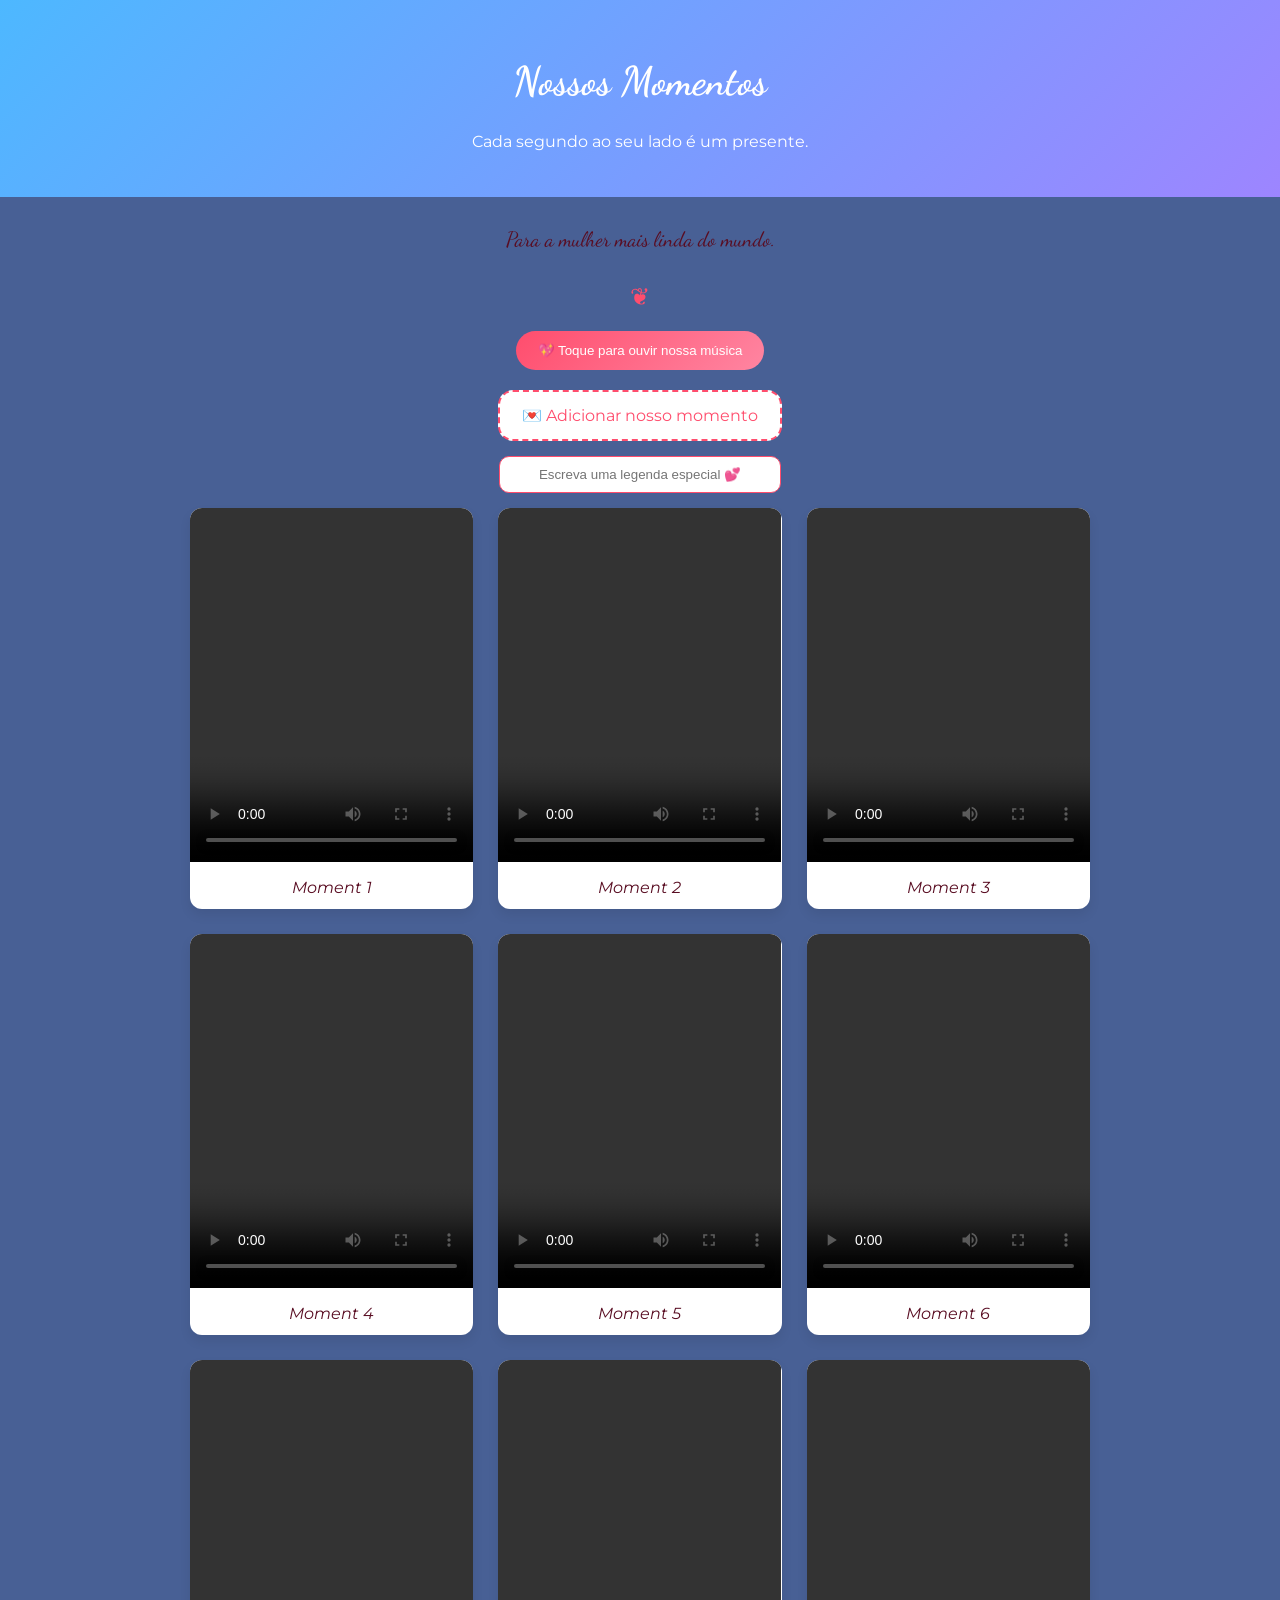
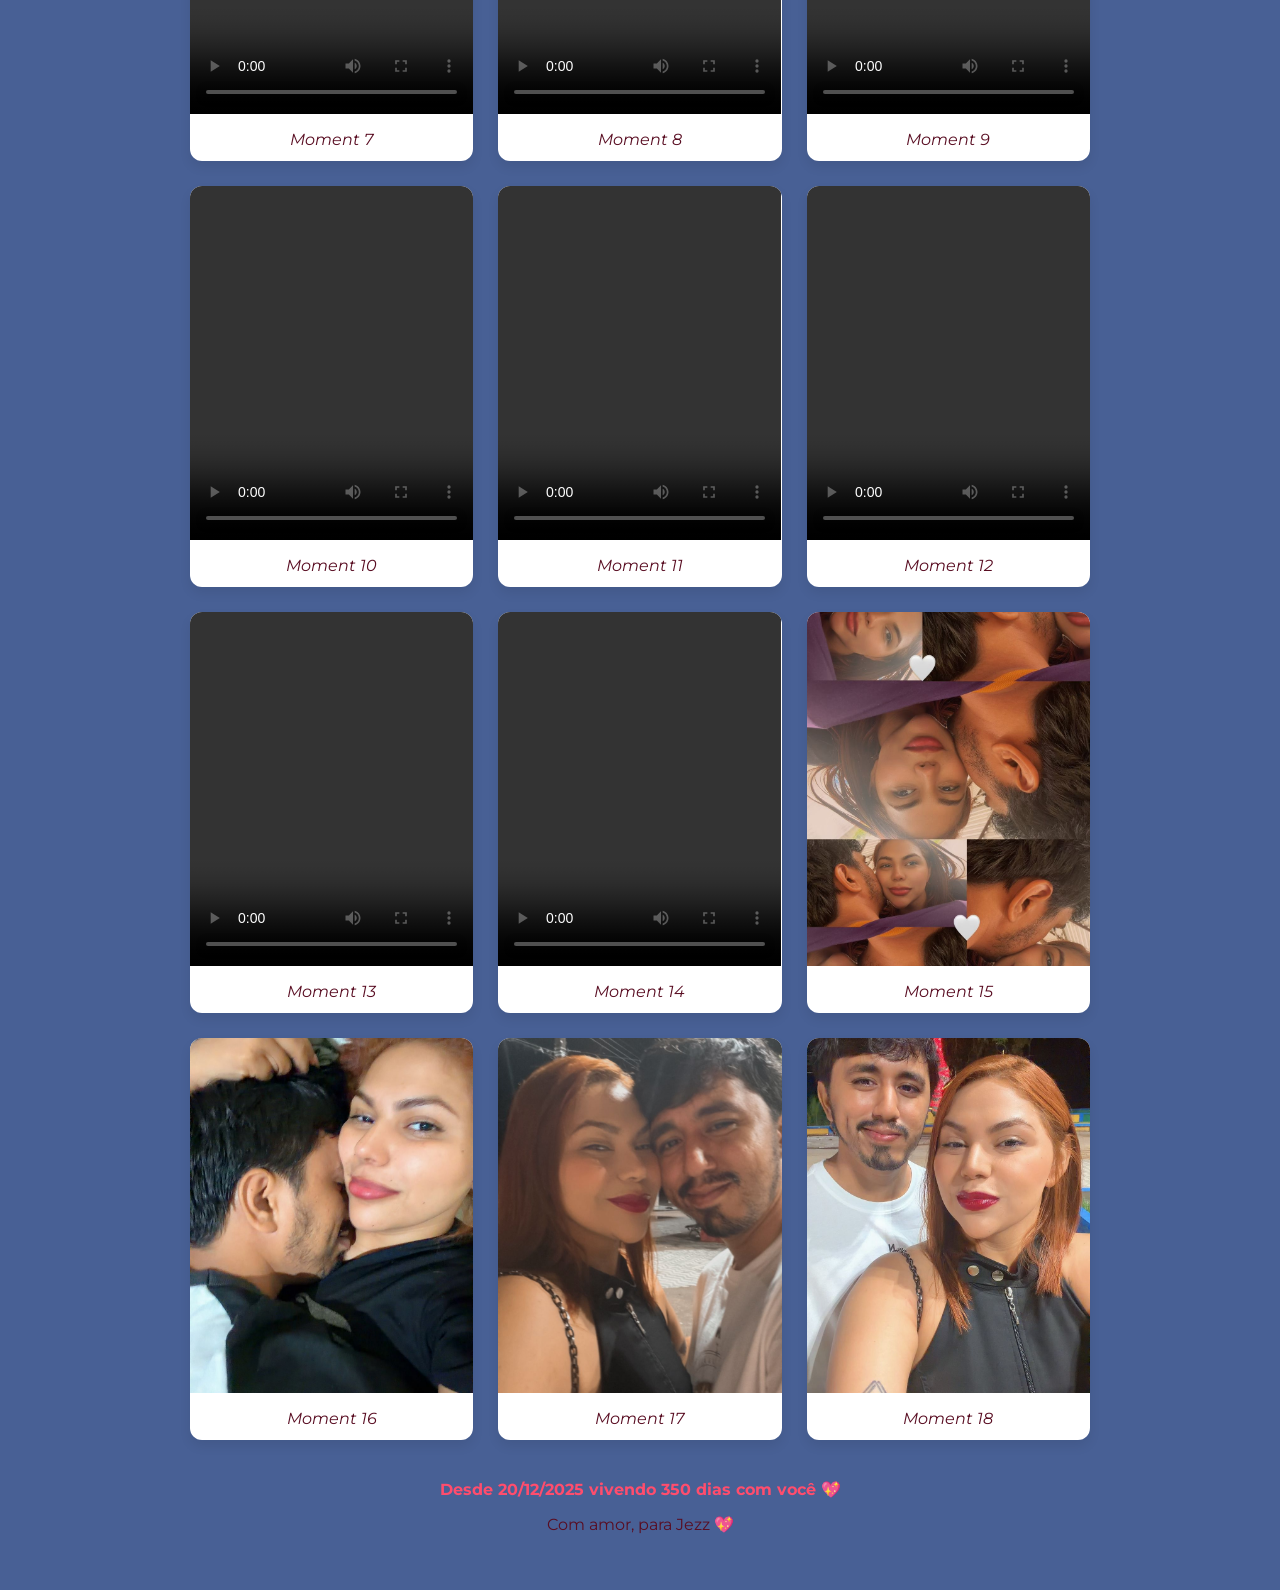
==== index.html @ 4c9f7605 "update" ====
<!DOCTYPE html>
<html lang="pt-br">
<head>
    <meta charset="UTF-8">
    <meta name="viewport" content="width=device-width, initial-scale=1.0">
    <title>Nossa História</title>

    <!-- Fontes -->
    <link href="https://fonts.googleapis.com/css2?family=Dancing+Script:wght@600&family=Montserrat:wght@300;400&display=swap" rel="stylesheet">

    <!-- Estilo -->
    <link rel="stylesheet" href="style.css">
</head>
<body>

<header>
    <h1>Nossos Momentos</h1>
    <p>Cada segundo ao seu lado é um presente.</p>
</header>

<p class="dedication">
    Para a mulher mais linda do mundo.
</p>

<div class="divider">❦</div>

<!-- Música -->
<div class="music-container">
    <button id="playMusic">💖 Toque para ouvir nossa música</button>
</div>

<!-- Upload -->
<div class="upload-container">
    <label class="upload-label">
        💌 Adicionar nosso momento
        <input type="file" id="mediaInput" accept="image/*,video/*" hidden>
    </label>
</div>

<!-- Legenda -->
<div class="caption-container">
    <input type="text" id="captionInput" placeholder="Escreva uma legenda especial 💕">
</div>

<main class="container">
    <div class="video-grid">

        <!-- MOMENTOS FIXOS -->
        <div class="moment-card fixed">
            <div class="video-wrapper">
                <video controls>
                    <source src="video_1.mp4" type="video/mp4">
                </video>
            </div>
            <div class="moment-info">Moment 1</div>
        </div>

        <div class="moment-card fixed">
            <div class="video-wrapper">
                <video controls>
                    <source src="video_2.mp4" type="video/mp4">
                </video>
            </div>
            <div class="moment-info">Moment 2</div>
        </div>

        <div class="moment-card fixed">
            <div class="video-wrapper">
                <video controls>
                    <source src="video_3.mp4" type="video/mp4">
                </video>
            </div>
            <div class="moment-info">Moment 3</div>
        </div>

        <div class="moment-card fixed">
            <div class="video-wrapper">
                <video controls>
                    <source src="video_4.mp4" type="video/mp4">
                </video>
            </div>
            <div class="moment-info">Moment 4</div>
        </div>


        <div class="moment-card fixed">
            <div class="video-wrapper">
                <video controls>
                    <source src="video_5.mp4" type="video/mp4">
                </video>
            </div>
            <div class="moment-info">Moment 5</div>
        </div>

        <div class="moment-card fixed">
            <div class="video-wrapper">
                <video controls>
                    <source src="video_6.mp4" type="video/mp4">
                </video>
            </div>
            <div class="moment-info">Moment 6</div>
        </div>

        <div class="moment-card fixed">
            <div class="video-wrapper">
                <video controls>
                    <source src="video_7.mp4" type="video/mp4">
                </video>
            </div>
            <div class="moment-info">Moment 7</div>
        </div>

        <div class="moment-card fixed">
            <div class="video-wrapper">
                <video controls>
                    <source src="video_8.mp4" type="video/mp4">
                </video>
            </div>
            <div class="moment-info">Moment 8</div>
        </div>

        <div class="moment-card fixed">
            <div class="video-wrapper">
                <video controls>
                    <source src="video_9.mp4" type="video/mp4">
                </video>
            </div>
            <div class="moment-info">Moment 9</div>
        </div>
    
        <div class="moment-card fixed">
            <div class="video-wrapper">
                <video controls>
                    <source src="video_10.mp4" type="video/mp4">
                </video>
            </div>
            <div class="moment-info">Moment 10</div>
        </div>

        <div class="moment-card fixed">
            <div class="video-wrapper">
                <video controls>
                    <source src="video_11.mp4" type="video/mp4">
                </video>
            </div>
            <div class="moment-info">Moment 11</div>
        </div>

        <div class="moment-card fixed">
            <div class="video-wrapper">
                <video controls>
                    <source src="video_12.mp4" type="video/mp4">
                </video>
            </div>
            <div class="moment-info">Moment 12</div>
        </div>

        <div class="moment-card fixed">
            <div class="video-wrapper">
                <video controls>
                    <source src="video_13.mp4" type="video/mp4">
                </video>
            </div>
            <div class="moment-info">Moment 13</div>
        </div>

        <div class="moment-card fixed">
            <div class="video-wrapper">
                <video controls>
                    <source src="video_14.mp4" type="video/mp4">
                </video>
            </div>
            <div class="moment-info">Moment 14</div>
        </div>

        <div class="moment-card fixed">
            <div class="video-wrapper">
                <img src="image-1.jpeg" alt="">
            </div>
            <div class="moment-info">Moment 15</div>
        </div>

        <div class="moment-card fixed">
            <div class="video-wrapper">
                <img src="image-2.jpeg" alt="">
            </div>
            <div class="moment-info">Moment 16</div>
        </div>

        <div class="moment-card fixed">
            <div class="video-wrapper">
                <img src="image-3.jpeg" alt="">
            </div>
            <div class="moment-info">Moment 17</div>
        </div>

        <div class="moment-card fixed">
            <div class="video-wrapper">
                <img src="image-4.jpeg" alt="">
            </div>
            <div class="moment-info">Moment 18</div>
        </div>


    </div>
</main>

<footer>
    <div id="counter">Carregando momentos...</div>
    <p class="footer-text">Com amor, para Jezz 💖</p>
</footer>

<audio id="bgMusic" loop>
    <source src="music.mp3" type="audio/mp3">
</audio>

<script src="script.js"></script>
</body>
</html>
---- style.css ----
:root {
    --primary-color: #ff4d6d;
    --bg-color: #3d578ff0;
    --text-color: #590d22;
}

body {
    margin: 0;
    font-family: 'Montserrat', sans-serif;
    background-color: var(--bg-color);
    color: var(--text-color);
}

/* Header */
header {
    padding: 30px 20px;
    background: linear-gradient(135deg, #4db8ff, #9d85ff);
    color: white;
    text-align: center;
}

h1 {
    font-family: 'Dancing Script', cursive;
    font-size: 2.5rem;
}

/* Dedicação */
.dedication {
    text-align: center;
    font-family: 'Dancing Script', cursive;
    font-size: 1.3rem;
    margin: 30px 20px;
}

.divider {
    text-align: center;
    font-size: 1.5rem;
    color: var(--primary-color);
}

/* Música */
.music-container {
    display: flex;
    justify-content: center;
    margin: 20px 0;
}

#playMusic {
    background: linear-gradient(135deg, #ff4d6d, #ff85a1);
    border: none;
    color: white;
    padding: 12px 22px;
    border-radius: 25px;
    cursor: pointer;
}

#playMusic.hidden {
    display: none;
}

/* Upload */
.upload-container,
.caption-container {
    display: flex;
    justify-content: center;
    margin-bottom: 15px;
}

.upload-label {
    background: white;
    border: 2px dashed #ff4d6d;
    padding: 14px 22px;
    border-radius: 15px;
    cursor: pointer;
    color: #ff4d6d;
}

.caption-container input {
    width: 260px;
    padding: 10px;
    border-radius: 10px;
    border: 1px solid #ff4d6d;
    text-align: center;
}

/* Conteúdo */
.container {
    max-width: 900px;
    margin: auto;
    padding: 0 20px;
}

.video-grid {
    display: grid;
    grid-template-columns: repeat(auto-fit, minmax(280px, 1fr));
    gap: 25px;
    justify-items: center;
}

/* Cards */
.moment-card {
    background: white;
    border-radius: 12px;
    overflow: hidden;
    width: 100%;
    max-width: 320px;
    box-shadow: 0 6px 12px rgba(0,0,0,0.08);
    position: relative;
}

.video-wrapper video,
.video-wrapper img {
    width: 100%;
    aspect-ratio: 4 / 5;
    object-fit: cover;
}

/* Texto */
.moment-info {
    padding: 12px;
    text-align: center;
    font-style: italic;
}

/* Apagar */
.delete-btn {
    position: absolute;
    top: 8px;
    right: 8px;
    background: rgba(0,0,0,0.6);
    color: white;
    border: none;
    border-radius: 50%;
    width: 26px;
    height: 26px;
    cursor: pointer;
}

/* Footer */
footer {
    text-align: center;
    padding: 40px 20px;
}

#counter {
    font-weight: bold;
    color: var(--primary-color);
}
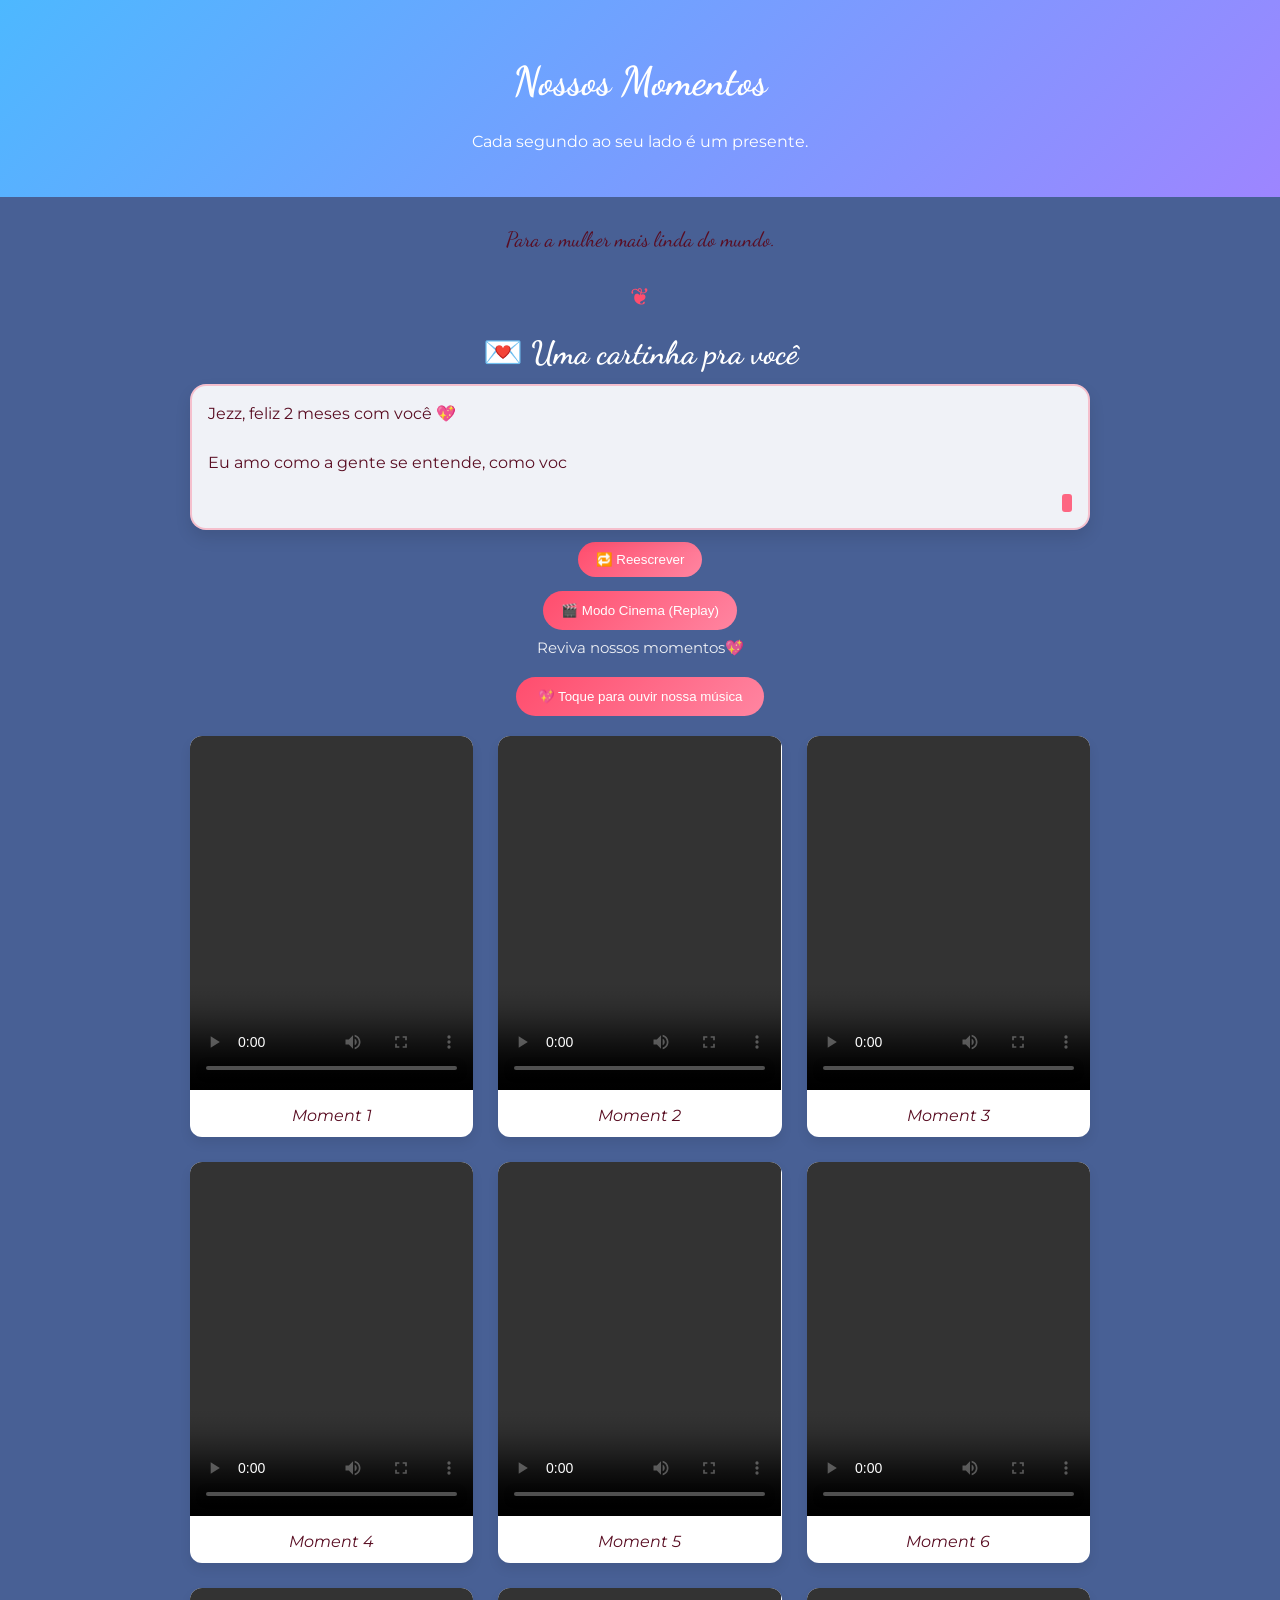
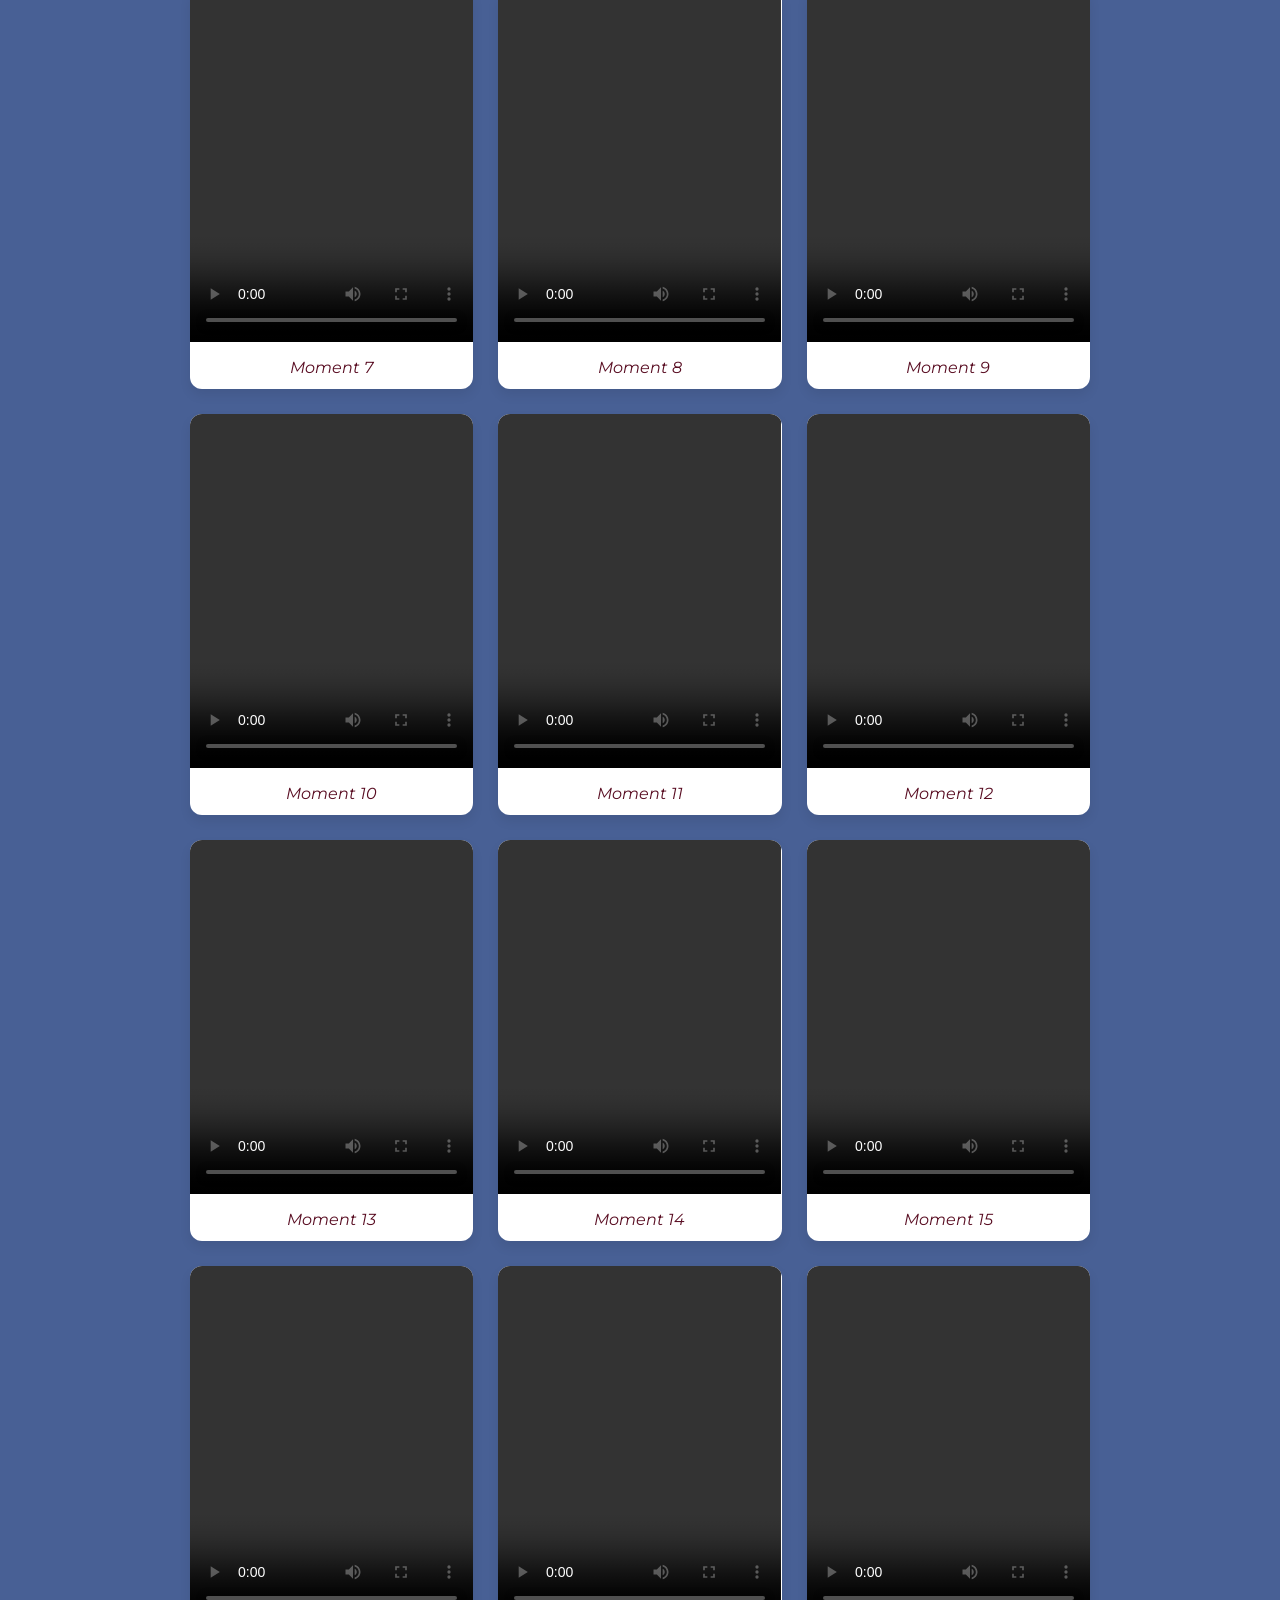
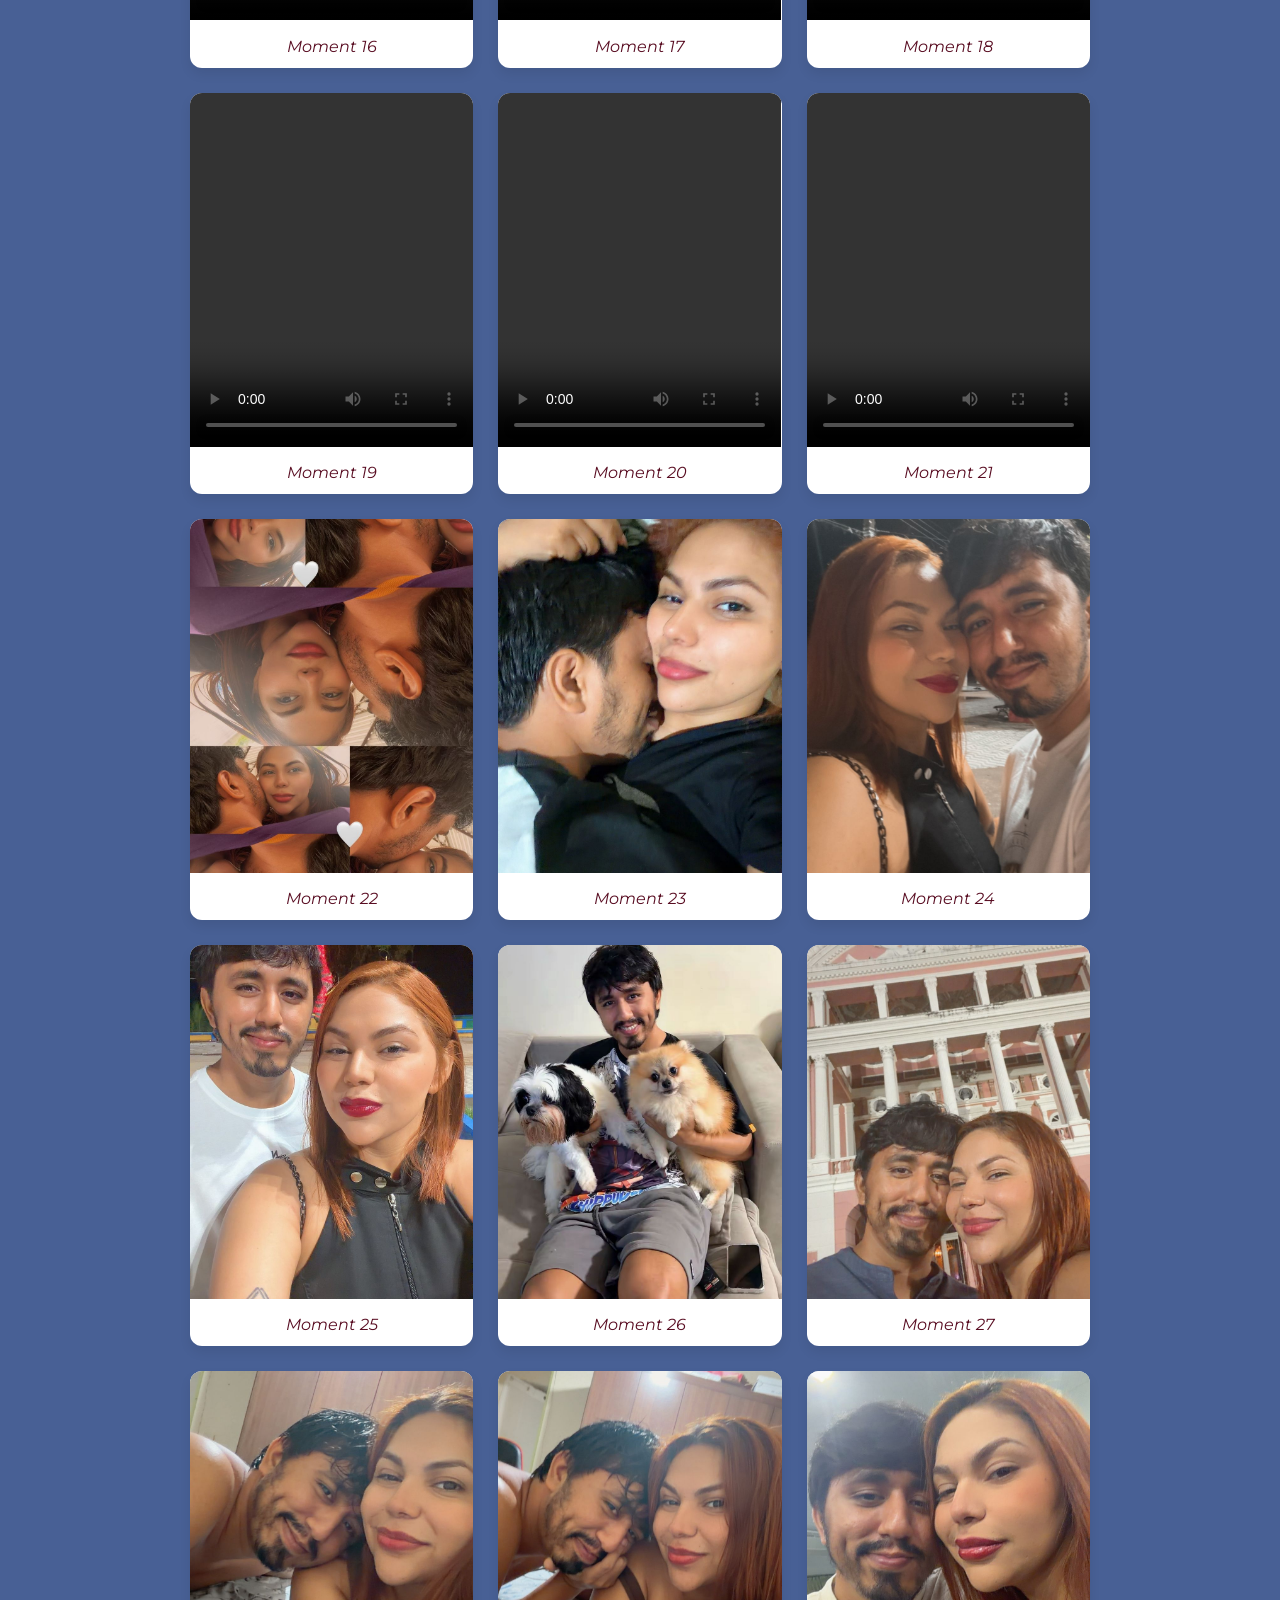
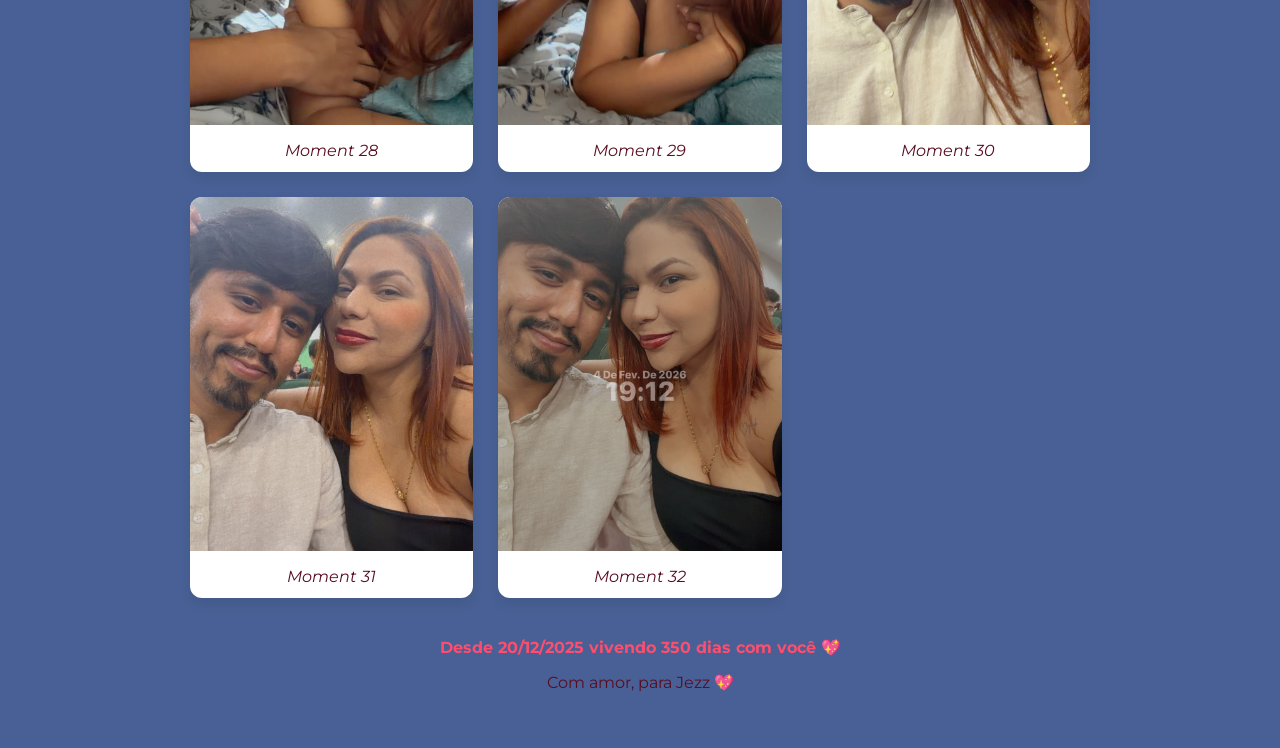
==== commit c6112757: "update" ====
--- a/index.html
+++ b/index.html
@@ -1,20 +1,23 @@
+<!-- ===============================
+     index.html (COMPLETO)
+================================= -->
 <!DOCTYPE html>
 <html lang="pt-br">
 <head>
-    <meta charset="UTF-8">
-    <meta name="viewport" content="width=device-width, initial-scale=1.0">
+    <meta charset="UTF-8" />
+    <meta name="viewport" content="width=device-width, initial-scale=1.0" />
     <title>Nossa História</title>
 
     <!-- Fontes -->
     <link href="https://fonts.googleapis.com/css2?family=Dancing+Script:wght@600&family=Montserrat:wght@300;400&display=swap" rel="stylesheet">
 
     <!-- Estilo -->
-    <link rel="stylesheet" href="style.css">
+    <link rel="stylesheet" href="style.css" />
 </head>
 <body>
 
 <header>
-    <h1>Nossos Momentos</h1>
+    <h1 id="tituloSite">Nossos Momentos</h1>
     <p>Cada segundo ao seu lado é um presente.</p>
 </header>
 
@@ -23,25 +26,36 @@
 </p>
 
 <div class="divider">❦</div>
+
+<!-- ===============================
+     Carta que se escreve sozinha
+================================= -->
+<section class="carta-auto">
+    <h2>💌 Uma cartinha pra você</h2>
+
+    <div class="carta-box">
+        <p id="cartaTexto" class="carta-texto"></p>
+        <span class="cursor" aria-hidden="true"></span>
+    </div>
+
+    <div class="carta-actions">
+        <button id="replayCarta" class="replay-btn">🔁 Reescrever</button>
+    </div>
+</section>
+
+<!-- ===============================
+     NOVO: Modo Cinema
+================================= -->
+<section class="cinema-section">
+    <button id="btnCinema" class="cinema-btn">🎬 Modo Cinema (Replay)</button>
+    <p class="cinema-hint">Reviva nossos momentos💖</p>
+</section>
 
 <!-- Música -->
 <div class="music-container">
     <button id="playMusic">💖 Toque para ouvir nossa música</button>
 </div>
 
-<!-- Upload -->
-<div class="upload-container">
-    <label class="upload-label">
-        💌 Adicionar nosso momento
-        <input type="file" id="mediaInput" accept="image/*,video/*" hidden>
-    </label>
-</div>
-
-<!-- Legenda -->
-<div class="caption-container">
-    <input type="text" id="captionInput" placeholder="Escreva uma legenda especial 💕">
-</div>
-
 <main class="container">
     <div class="video-grid">
 
@@ -82,7 +96,6 @@
             <div class="moment-info">Moment 4</div>
         </div>
 
-
         <div class="moment-card fixed">
             <div class="video-wrapper">
                 <video controls>
@@ -127,7 +140,7 @@
             </div>
             <div class="moment-info">Moment 9</div>
         </div>
-    
+
         <div class="moment-card fixed">
             <div class="video-wrapper">
                 <video controls>
@@ -175,32 +188,143 @@
 
         <div class="moment-card fixed">
             <div class="video-wrapper">
+                <video controls>
+                    <source src="video_15.mp4" type="video/mp4">
+                </video>
+            </div>
+            <div class="moment-info">Moment 15</div>
+        </div>
+
+        <div class="moment-card fixed">
+            <div class="video-wrapper">
+                <video controls>
+                    <source src="video_16.mp4" type="video/mp4">
+                </video>
+            </div>
+            <div class="moment-info">Moment 16</div>
+        </div>
+
+        <div class="moment-card fixed">
+            <div class="video-wrapper">
+                <video controls>
+                    <source src="video_17.mp4" type="video/mp4">
+                </video>
+            </div>
+            <div class="moment-info">Moment 17</div>
+        </div>
+
+        <div class="moment-card fixed">
+            <div class="video-wrapper">
+                <video controls>
+                    <source src="video_18.mp4" type="video/mp4">
+                </video>
+            </div>
+            <div class="moment-info">Moment 18</div>
+        </div>
+
+        <div class="moment-card fixed">
+            <div class="video-wrapper">
+                <video controls>
+                    <source src="video_19.mp4" type="video/mp4">
+                </video>
+            </div>
+            <div class="moment-info">Moment 19</div>
+        </div>
+
+        <div class="moment-card fixed">
+            <div class="video-wrapper">
+                <video controls>
+                    <source src="video_20.mp4" type="video/mp4">
+                </video>
+            </div>
+            <div class="moment-info">Moment 20</div>
+        </div>
+
+        <div class="moment-card fixed">
+            <div class="video-wrapper">
+                <video controls>
+                    <source src="video_21.mp4" type="video/mp4">
+                </video>
+            </div>
+            <div class="moment-info">Moment 21</div>
+        </div>
+
+        <div class="moment-card fixed">
+            <div class="video-wrapper">
                 <img src="image-1.jpeg" alt="">
             </div>
-            <div class="moment-info">Moment 15</div>
+            <div class="moment-info">Moment 22</div>
         </div>
 
         <div class="moment-card fixed">
             <div class="video-wrapper">
                 <img src="image-2.jpeg" alt="">
             </div>
-            <div class="moment-info">Moment 16</div>
+            <div class="moment-info">Moment 23</div>
         </div>
 
         <div class="moment-card fixed">
             <div class="video-wrapper">
                 <img src="image-3.jpeg" alt="">
             </div>
-            <div class="moment-info">Moment 17</div>
+            <div class="moment-info">Moment 24</div>
         </div>
 
         <div class="moment-card fixed">
             <div class="video-wrapper">
                 <img src="image-4.jpeg" alt="">
             </div>
-            <div class="moment-info">Moment 18</div>
-        </div>
-
+            <div class="moment-info">Moment 25</div>
+        </div>
+
+        <div class="moment-card fixed">
+            <div class="video-wrapper">
+                <img src="image-5.jpeg" alt="">
+            </div>
+            <div class="moment-info">Moment 26</div>
+        </div>
+
+        <div class="moment-card fixed">
+            <div class="video-wrapper">
+                <img src="image-6.jpeg" alt="">
+            </div>
+            <div class="moment-info">Moment 27</div>
+        </div>
+
+        <div class="moment-card fixed">
+            <div class="video-wrapper">
+                <img src="image-7.jpeg" alt="">
+            </div>
+            <div class="moment-info">Moment 28</div>
+        </div>
+
+        <div class="moment-card fixed">
+            <div class="video-wrapper">
+                <img src="image-8.jpeg" alt="">
+            </div>
+            <div class="moment-info">Moment 29</div>
+        </div>
+
+        <div class="moment-card fixed">
+            <div class="video-wrapper">
+                <img src="image-9.jpeg" alt="">
+            </div>
+            <div class="moment-info">Moment 30</div>
+        </div>
+
+        <div class="moment-card fixed">
+            <div class="video-wrapper">
+                <img src="image-10.jpeg" alt="">
+            </div>
+            <div class="moment-info">Moment 31</div>
+        </div>
+
+        <div class="moment-card fixed">
+            <div class="video-wrapper">
+                <img src="image-11.jpeg" alt="">
+            </div>
+            <div class="moment-info">Moment 32</div>
+        </div>
 
     </div>
 </main>
@@ -214,7 +338,28 @@
     <source src="music.mp3" type="audio/mp3">
 </audio>
 
+<!-- ===============================
+     Overlay do Modo Cinema
+================================= -->
+<div class="cinema-overlay" id="cinemaOverlay" aria-hidden="true">
+    <button class="cinema-close" id="cinemaClose" aria-label="Fechar">✕</button>
+
+    <div class="cinema-stage">
+        <div class="cinema-media" id="cinemaMedia"></div>
+        <div class="cinema-caption" id="cinemaCaption">💖</div>
+
+        <div class="cinema-controls">
+            <button class="cinema-ctrl" id="cinemaPrev">⟵</button>
+            <button class="cinema-ctrl" id="cinemaPlayPause">⏸</button>
+            <button class="cinema-ctrl" id="cinemaNext">⟶</button>
+        </div>
+
+        <div class="cinema-progress">
+            <div class="cinema-bar" id="cinemaBar"></div>
+        </div>
+    </div>
+</div>
+
 <script src="script.js"></script>
 </body>
-</html>
-
+</html>
--- a/style.css
+++ b/style.css
@@ -1,3 +1,7 @@
+/* ===============================
+   style.css (COMPLETO)
+================================ */
+
 :root {
     --primary-color: #ff4d6d;
     --bg-color: #3d578ff0;
@@ -38,6 +42,101 @@
     color: var(--primary-color);
 }
 
+/* ===============================
+   Carta que se escreve sozinha
+================================ */
+.carta-auto{
+    max-width: 900px;
+    margin: 22px auto 10px;
+    padding: 0 20px;
+    text-align: center;
+}
+
+.carta-auto h2{
+    font-family: 'Dancing Script', cursive;
+    font-size: 2rem;
+    color: white;
+    margin: 10px 0 12px;
+}
+
+.carta-box{
+    background: rgba(255,255,255,0.92);
+    border-radius: 16px;
+    padding: 16px 16px;
+    box-shadow: 0 8px 16px rgba(0,0,0,0.10);
+    border: 2px solid rgba(255,77,109,0.30);
+    text-align: left;
+    position: relative;
+}
+
+.carta-texto{
+    margin: 0;
+    white-space: pre-wrap;
+    line-height: 1.55;
+    font-size: 1rem;
+    color: #590d22;
+    min-height: 110px;
+}
+
+.cursor{
+    display: inline-block;
+    width: 10px;
+    height: 18px;
+    background: rgba(255,77,109,0.85);
+    margin-left: 6px;
+    border-radius: 3px;
+    animation: blink 0.85s infinite;
+    position: absolute;
+    bottom: 16px;
+    right: 16px;
+}
+
+@keyframes blink{
+    0%, 50% { opacity: 1; }
+    51%, 100% { opacity: 0; }
+}
+
+.carta-actions{
+    margin-top: 12px;
+    display: flex;
+    justify-content: center;
+    gap: 10px;
+}
+
+.replay-btn{
+    background: linear-gradient(135deg, #ff4d6d, #ff85a1);
+    border: none;
+    color: white;
+    padding: 10px 18px;
+    border-radius: 18px;
+    cursor: pointer;
+}
+
+/* ===============================
+   Modo Cinema (botão)
+================================ */
+.cinema-section{
+    max-width: 900px;
+    margin: 14px auto 6px;
+    padding: 0 20px;
+    text-align: center;
+}
+
+.cinema-btn{
+    background: linear-gradient(135deg, #ff4d6d, #ff85a1);
+    border: none;
+    color: white;
+    padding: 12px 18px;
+    border-radius: 22px;
+    cursor: pointer;
+}
+
+.cinema-hint{
+    margin: 8px 0 0;
+    color: rgba(255,255,255,0.9);
+    font-size: 0.95rem;
+}
+
 /* Música */
 .music-container {
     display: flex;
@@ -58,31 +157,6 @@
     display: none;
 }
 
-/* Upload */
-.upload-container,
-.caption-container {
-    display: flex;
-    justify-content: center;
-    margin-bottom: 15px;
-}
-
-.upload-label {
-    background: white;
-    border: 2px dashed #ff4d6d;
-    padding: 14px 22px;
-    border-radius: 15px;
-    cursor: pointer;
-    color: #ff4d6d;
-}
-
-.caption-container input {
-    width: 260px;
-    padding: 10px;
-    border-radius: 10px;
-    border: 1px solid #ff4d6d;
-    text-align: center;
-}
-
 /* Conteúdo */
 .container {
     max-width: 900px;
@@ -122,20 +196,6 @@
     font-style: italic;
 }
 
-/* Apagar */
-.delete-btn {
-    position: absolute;
-    top: 8px;
-    right: 8px;
-    background: rgba(0,0,0,0.6);
-    color: white;
-    border: none;
-    border-radius: 50%;
-    width: 26px;
-    height: 26px;
-    cursor: pointer;
-}
-
 /* Footer */
 footer {
     text-align: center;
@@ -146,3 +206,104 @@
     font-weight: bold;
     color: var(--primary-color);
 }
+
+/* ===============================
+   Overlay do Modo Cinema
+================================ */
+.cinema-overlay{
+    position: fixed;
+    inset: 0;
+    background: rgba(0,0,0,0.78);
+    display: none;
+    align-items: center;
+    justify-content: center;
+    padding: 18px;
+    z-index: 9999;
+}
+
+.cinema-overlay.show{
+    display: flex;
+}
+
+.cinema-close{
+    position: absolute;
+    top: 16px;
+    right: 16px;
+    border: none;
+    background: rgba(255,255,255,0.12);
+    color: white;
+    width: 42px;
+    height: 42px;
+    border-radius: 50%;
+    cursor: pointer;
+    font-size: 18px;
+}
+
+.cinema-stage{
+    width: 100%;
+    max-width: 520px;
+    text-align: center;
+}
+
+.cinema-media{
+    width: 100%;
+    border-radius: 18px;
+    overflow: hidden;
+    box-shadow: 0 14px 28px rgba(0,0,0,0.28);
+    background: rgba(255,255,255,0.08);
+    opacity: 0;
+    transform: scale(0.99);
+}
+
+.cinema-media.fade-in{
+    opacity: 1;
+    transform: scale(1);
+    transition: opacity 280ms ease, transform 280ms ease;
+}
+
+.cinema-img,
+.cinema-video{
+    width: 100%;
+    aspect-ratio: 4 / 5;
+    object-fit: cover;
+    display: block;
+}
+
+.cinema-caption{
+    margin-top: 12px;
+    color: white;
+    font-style: italic;
+    padding: 0 10px;
+}
+
+.cinema-controls{
+    display: flex;
+    justify-content: center;
+    gap: 10px;
+    margin-top: 14px;
+}
+
+.cinema-ctrl{
+    border: none;
+    background: rgba(255,255,255,0.12);
+    color: white;
+    padding: 10px 14px;
+    border-radius: 14px;
+    cursor: pointer;
+    font-size: 16px;
+}
+
+.cinema-progress{
+    margin-top: 12px;
+    width: 100%;
+    height: 8px;
+    background: rgba(255,255,255,0.12);
+    border-radius: 999px;
+    overflow: hidden;
+}
+
+.cinema-bar{
+    height: 100%;
+    width: 0%;
+    background: rgba(255,77,109,0.9);
+}
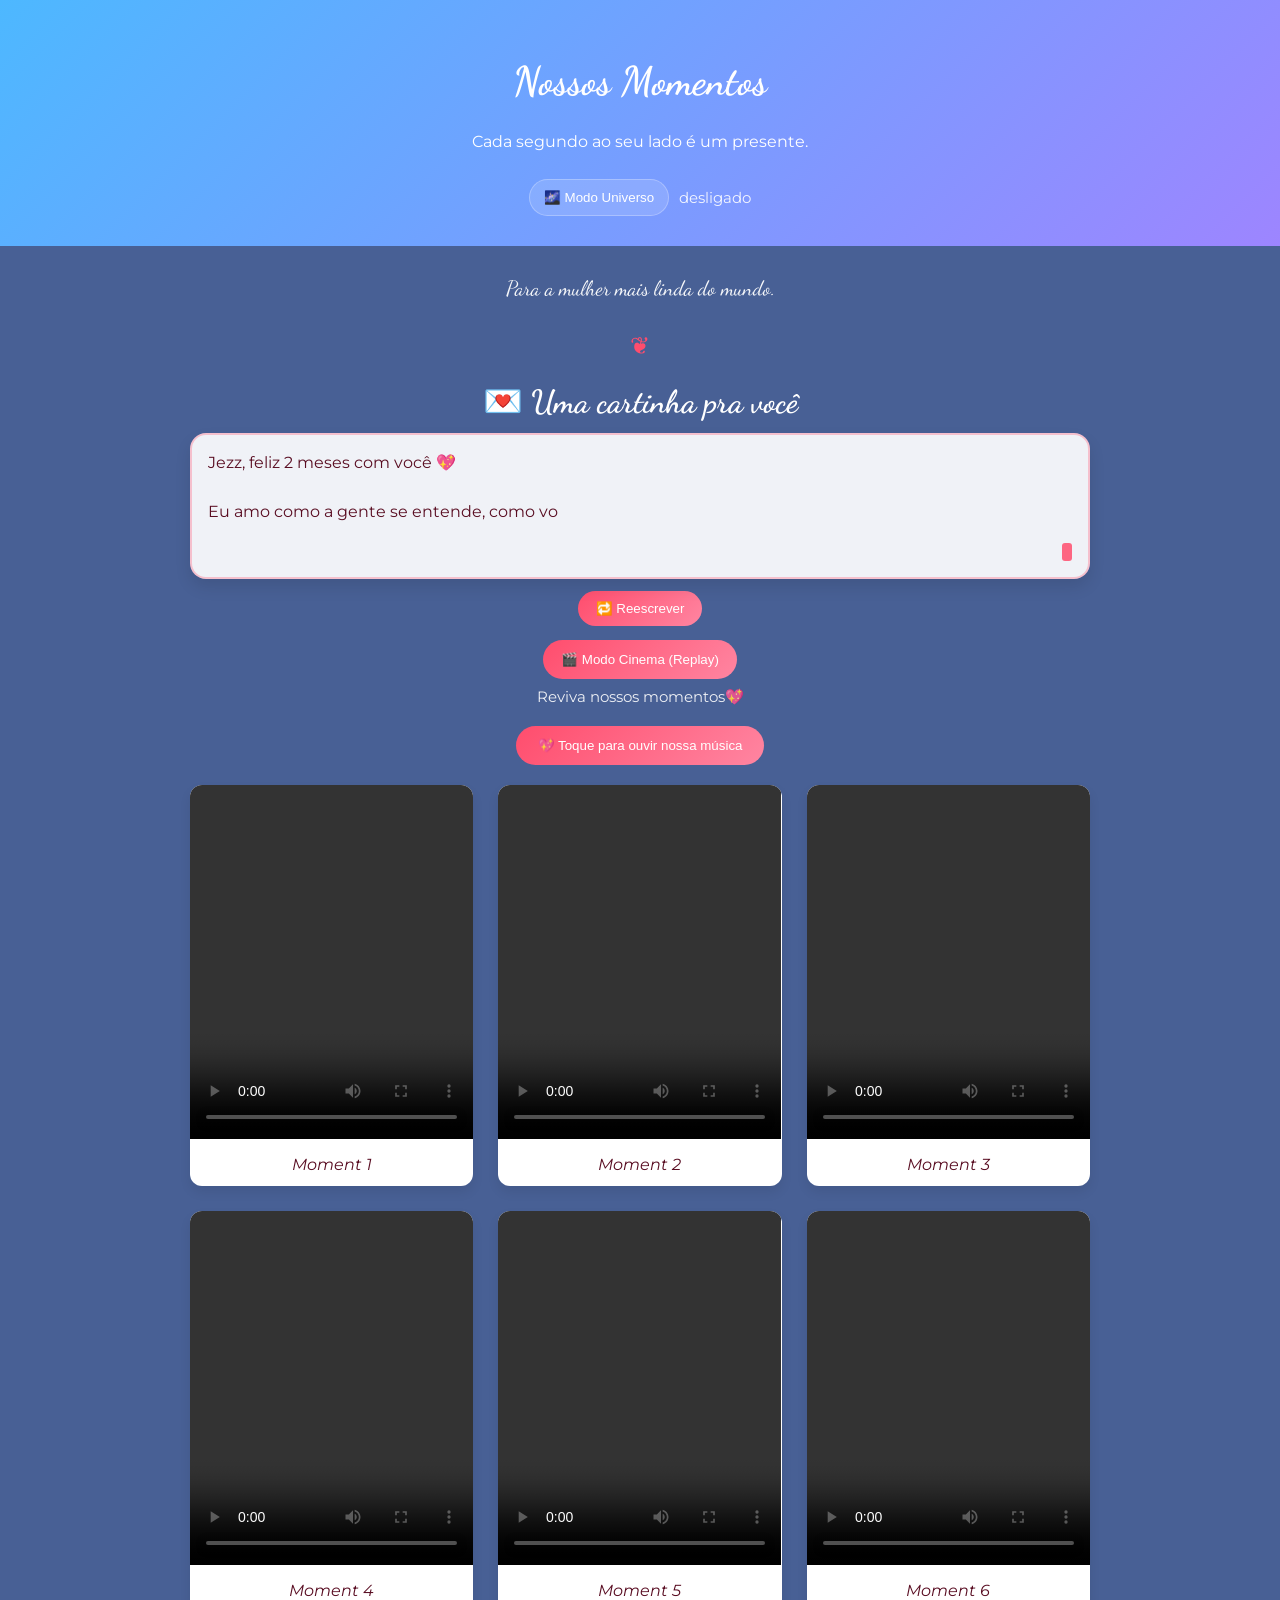
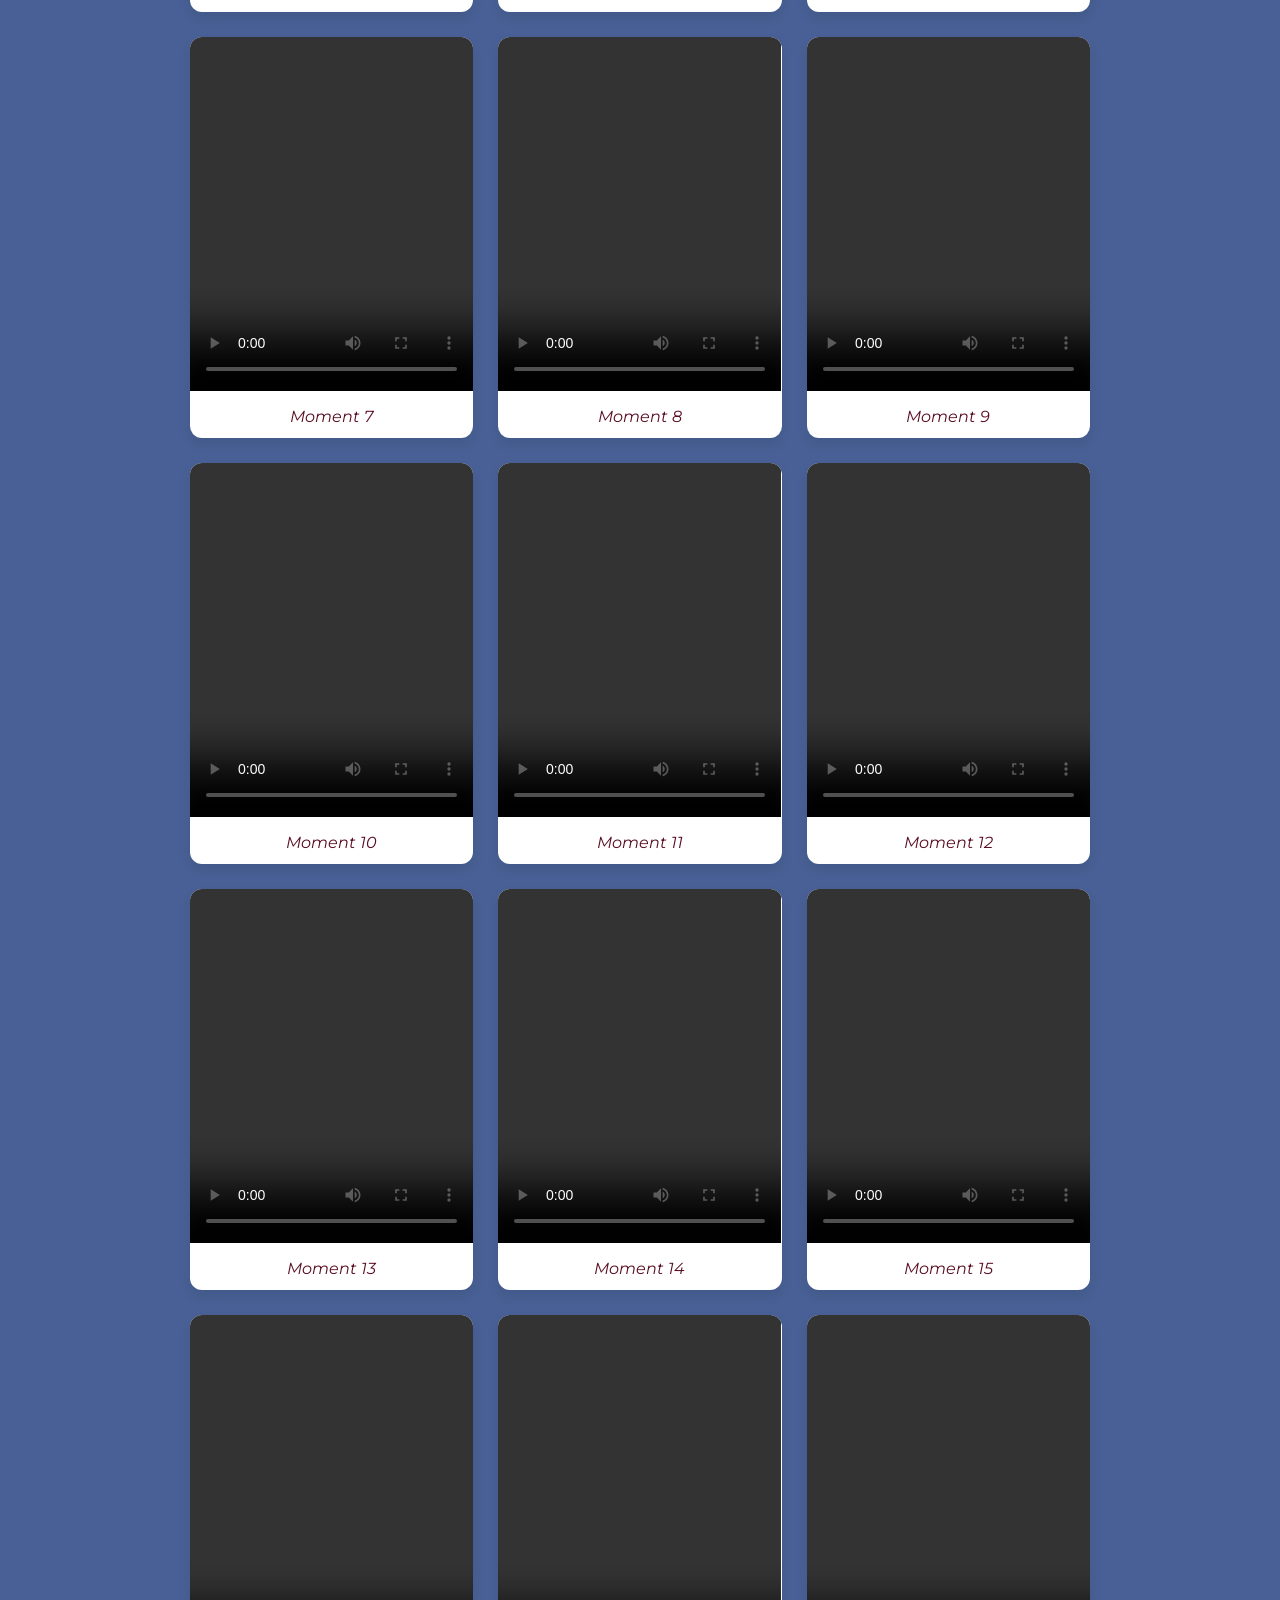
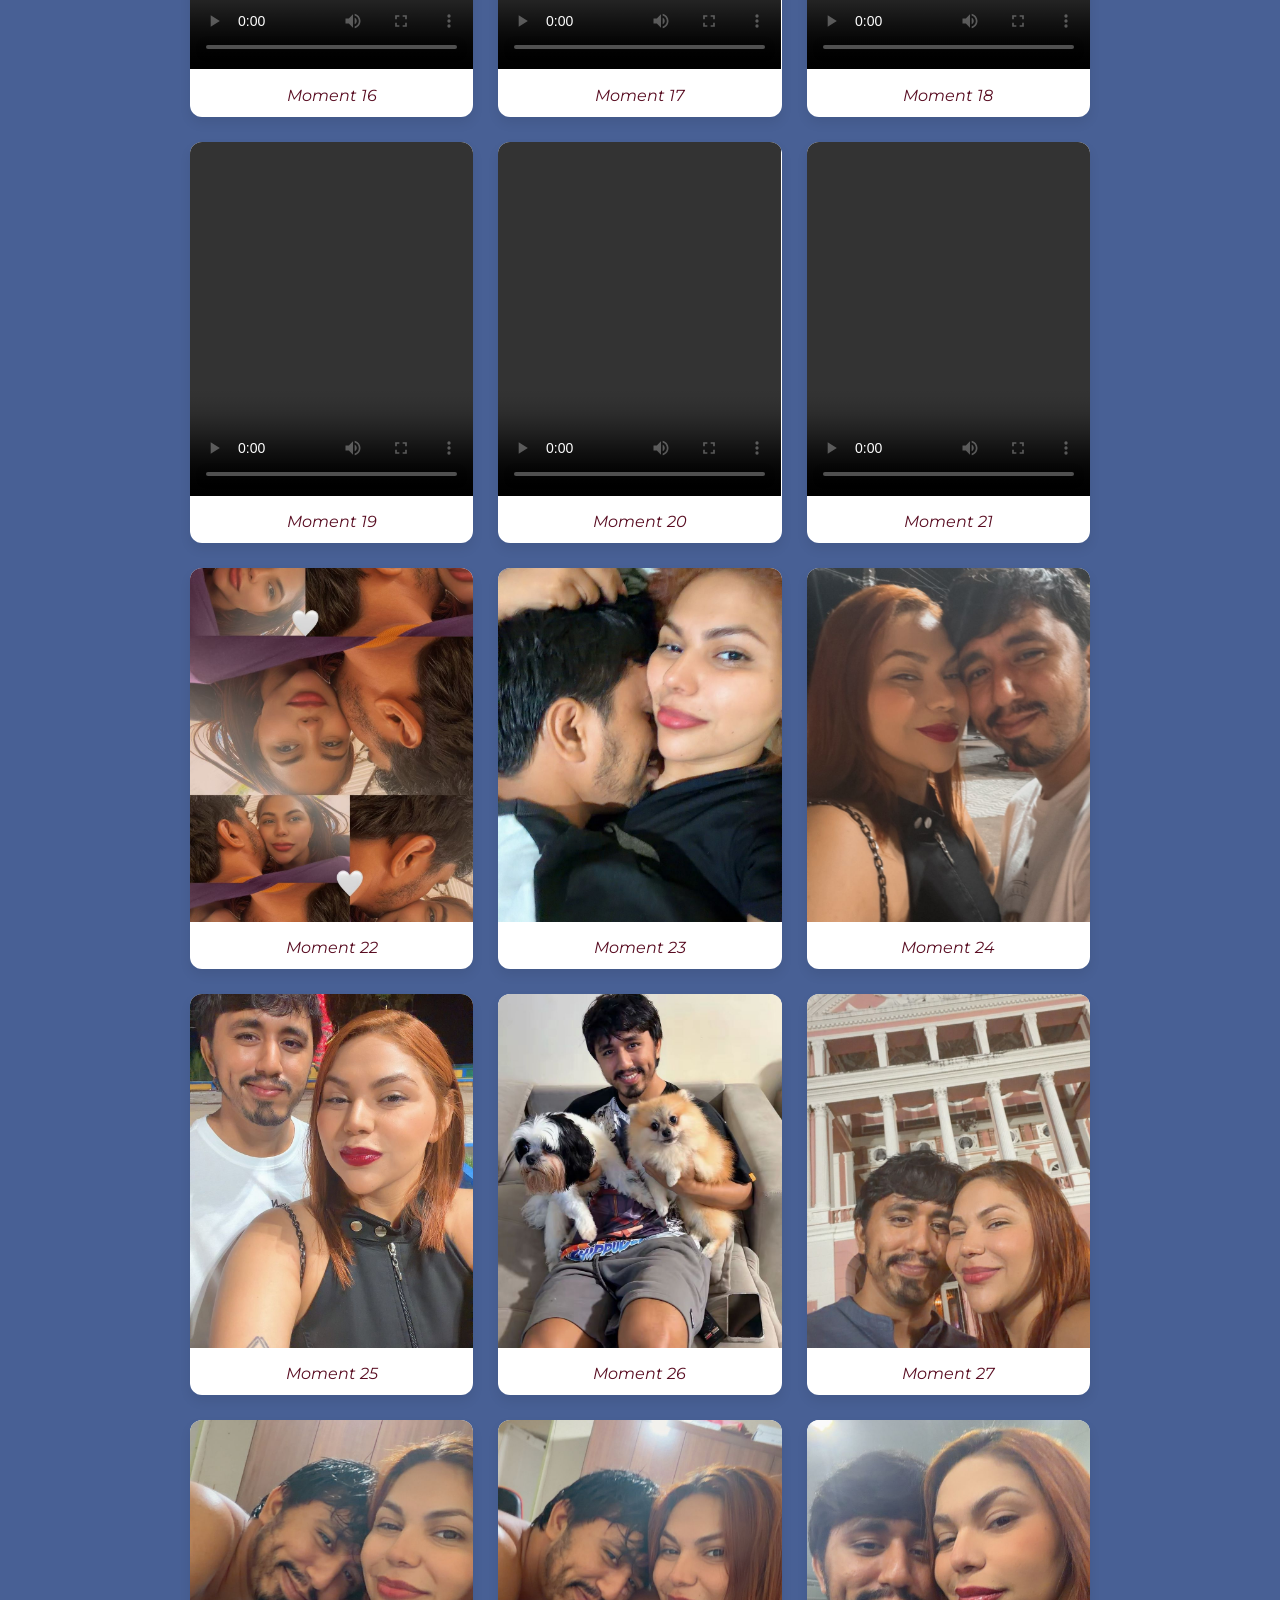
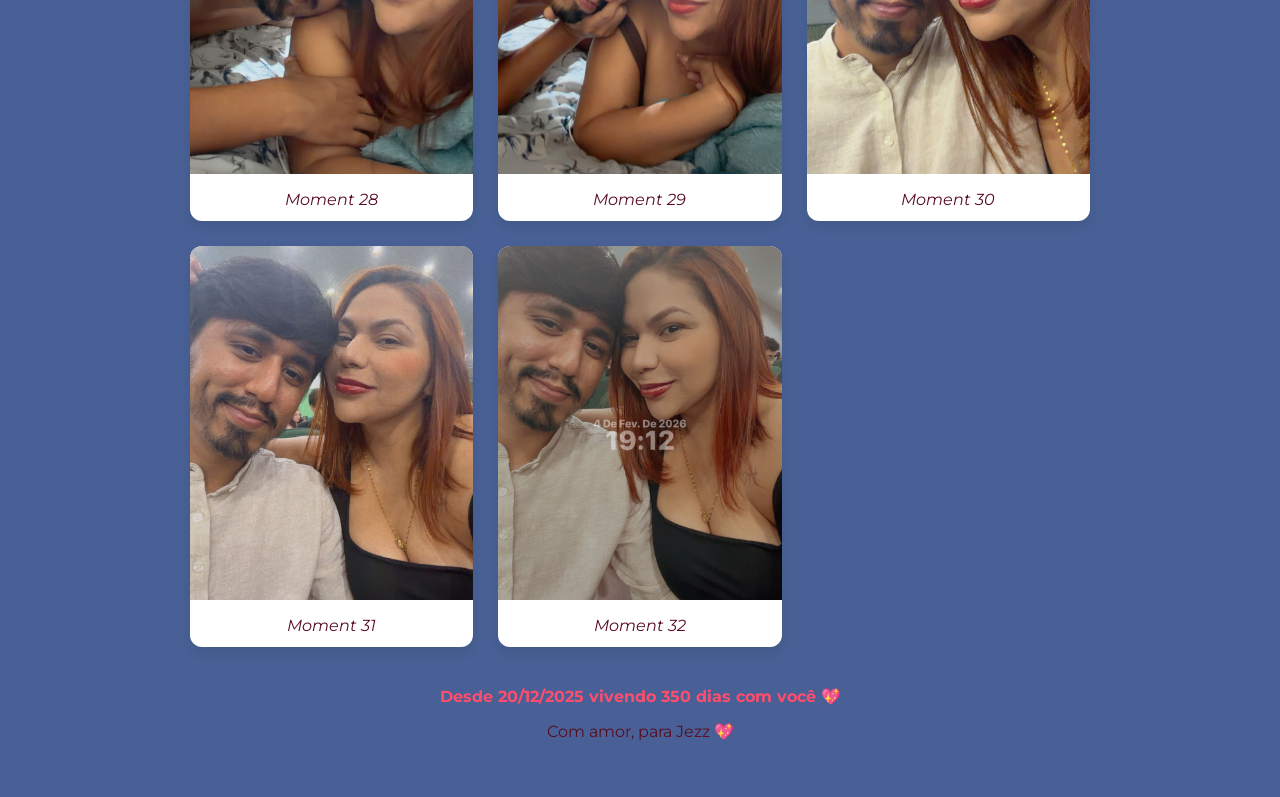
==== commit 0745d058: "update" ====
--- a/index.html
+++ b/index.html
@@ -16,9 +16,26 @@
 </head>
 <body>
 
+<!-- Canvas do Modo Universo (fica por trás de tudo) -->
+<canvas id="universeCanvas" aria-hidden="true"></canvas>
+
+<!-- NOVO: Mensagem do Modo Universo -->
+<div class="universe-message" id="universeMessage" aria-hidden="true">
+    <div class="universe-message-box">
+        <div class="universe-message-title">🌌</div>
+        <div class="universe-message-text">Entre bilhões de pessoas, eu encontrei você</div>
+    </div>
+</div>
+
 <header>
     <h1 id="tituloSite">Nossos Momentos</h1>
     <p>Cada segundo ao seu lado é um presente.</p>
+
+    <!-- Botão do Modo Universo -->
+    <div class="universe-header-actions">
+        <button id="btnUniverse" class="universe-btn">🌌 Modo Universo</button>
+        <span class="universe-status" id="universeStatus">desligado</span>
+    </div>
 </header>
 
 <p class="dedication">
@@ -44,7 +61,7 @@
 </section>
 
 <!-- ===============================
-     NOVO: Modo Cinema
+     Modo Cinema
 ================================= -->
 <section class="cinema-section">
     <button id="btnCinema" class="cinema-btn">🎬 Modo Cinema (Replay)</button>
--- a/style.css
+++ b/style.css
@@ -13,6 +13,96 @@
     font-family: 'Montserrat', sans-serif;
     background-color: var(--bg-color);
     color: var(--text-color);
+    position: relative;
+    overflow-x: hidden;
+}
+
+/* ===============================
+   MODO UNIVERSO (Canvas + efeitos)
+================================ */
+#universeCanvas{
+    position: fixed;
+    inset: 0;
+    width: 100%;
+    height: 100%;
+    z-index: -2;
+    pointer-events: none;
+    opacity: 0;
+    transition: opacity 600ms ease;
+}
+
+body.universe-on #universeCanvas{
+    opacity: 1;
+}
+
+body.universe-on{
+    background-color: #0b1024;
+}
+
+body.universe-on header,
+body.universe-on .carta-box,
+body.universe-on .moment-card{
+    box-shadow: 0 10px 22px rgba(0,0,0,0.22);
+}
+
+/* ===============================
+   Mensagem do Universo (ofusca fundo)
+================================ */
+.universe-message{
+    position: fixed;
+    inset: 0;
+    display: none;
+    align-items: center;
+    justify-content: center;
+    z-index: 9998; /* abaixo do cinema (9999) */
+    pointer-events: none;
+    background: rgba(0,0,0,0.0);
+    opacity: 0;
+}
+
+.universe-message.show{
+    display: flex;
+    animation: universeFade 3000ms cubic-bezier(0.2, 0.9, 0.2, 1) forwards;
+}
+
+.universe-message-box{
+    width: min(620px, 90vw);
+    padding: 18px 16px;
+    border-radius: 18px;
+    text-align: center;
+    background: rgba(255,255,255,0.10);
+    border: 1px solid rgba(255,255,255,0.22);
+    backdrop-filter: blur(10px);
+    box-shadow: 0 16px 32px rgba(0,0,0,0.35);
+    transform: translateY(6px) scale(0.98);
+    opacity: 0;
+    animation: universePop 3000ms cubic-bezier(0.2, 0.9, 0.2, 1) forwards;
+}
+
+.universe-message-title{
+    font-size: 1.6rem;
+    margin-bottom: 6px;
+}
+
+.universe-message-text{
+    color: rgba(255,255,255,0.96);
+    font-family: 'Dancing Script', cursive;
+    font-size: 2.05rem;
+    line-height: 1.15;
+}
+
+@keyframes universeFade{
+    0%   { opacity: 0; background: rgba(0,0,0,0.00); }
+    12%  { opacity: 1; background: rgba(0,0,0,0.62); }  /* entrada rápida */
+    68%  { opacity: 1; background: rgba(0,0,0,0.62); }  /* mantém */
+    100% { opacity: 0; background: rgba(0,0,0,0.00); }  /* saída lenta */
+}
+
+@keyframes universePop{
+    0%   { opacity: 0; transform: translateY(12px) scale(0.96); }
+    12%  { opacity: 1; transform: translateY(0px)  scale(1.00); } /* entra rápido */
+    68%  { opacity: 1; transform: translateY(0px)  scale(1.00); } /* mantém */
+    100% { opacity: 0; transform: translateY(-8px) scale(0.99); } /* sai lento */
 }
 
 /* Header */
@@ -21,6 +111,13 @@
     background: linear-gradient(135deg, #4db8ff, #9d85ff);
     color: white;
     text-align: center;
+    position: relative;
+    z-index: 1;
+}
+
+body.universe-on header{
+    background: linear-gradient(135deg, rgba(20, 40, 120, 0.85), rgba(120, 60, 180, 0.85));
+    backdrop-filter: blur(6px);
 }
 
 h1 {
@@ -28,18 +125,51 @@
     font-size: 2.5rem;
 }
 
+.universe-header-actions{
+    margin-top: 12px;
+    display: inline-flex;
+    gap: 10px;
+    align-items: center;
+    justify-content: center;
+}
+
+.universe-btn{
+    background: rgba(255,255,255,0.14);
+    border: 1px solid rgba(255,255,255,0.26);
+    color: white;
+    padding: 10px 14px;
+    border-radius: 999px;
+    cursor: pointer;
+    font-weight: 500;
+}
+
+.universe-btn:hover{
+    background: rgba(255,255,255,0.20);
+}
+
+.universe-status{
+    font-size: 0.95rem;
+    opacity: 0.9;
+}
+
 /* Dedicação */
 .dedication {
     text-align: center;
     font-family: 'Dancing Script', cursive;
     font-size: 1.3rem;
     margin: 30px 20px;
-}
-
+    position: relative;
+    z-index: 1;
+    color: rgba(255,255,255,0.95);
+}
+
+/* Divider */
 .divider {
     text-align: center;
     font-size: 1.5rem;
     color: var(--primary-color);
+    position: relative;
+    z-index: 1;
 }
 
 /* ===============================
@@ -50,6 +180,8 @@
     margin: 22px auto 10px;
     padding: 0 20px;
     text-align: center;
+    position: relative;
+    z-index: 1;
 }
 
 .carta-auto h2{
@@ -120,6 +252,8 @@
     margin: 14px auto 6px;
     padding: 0 20px;
     text-align: center;
+    position: relative;
+    z-index: 1;
 }
 
 .cinema-btn{
@@ -142,6 +276,8 @@
     display: flex;
     justify-content: center;
     margin: 20px 0;
+    position: relative;
+    z-index: 1;
 }
 
 #playMusic {
@@ -162,6 +298,8 @@
     max-width: 900px;
     margin: auto;
     padding: 0 20px;
+    position: relative;
+    z-index: 1;
 }
 
 .video-grid {
@@ -200,6 +338,8 @@
 footer {
     text-align: center;
     padding: 40px 20px;
+    position: relative;
+    z-index: 1;
 }
 
 #counter {
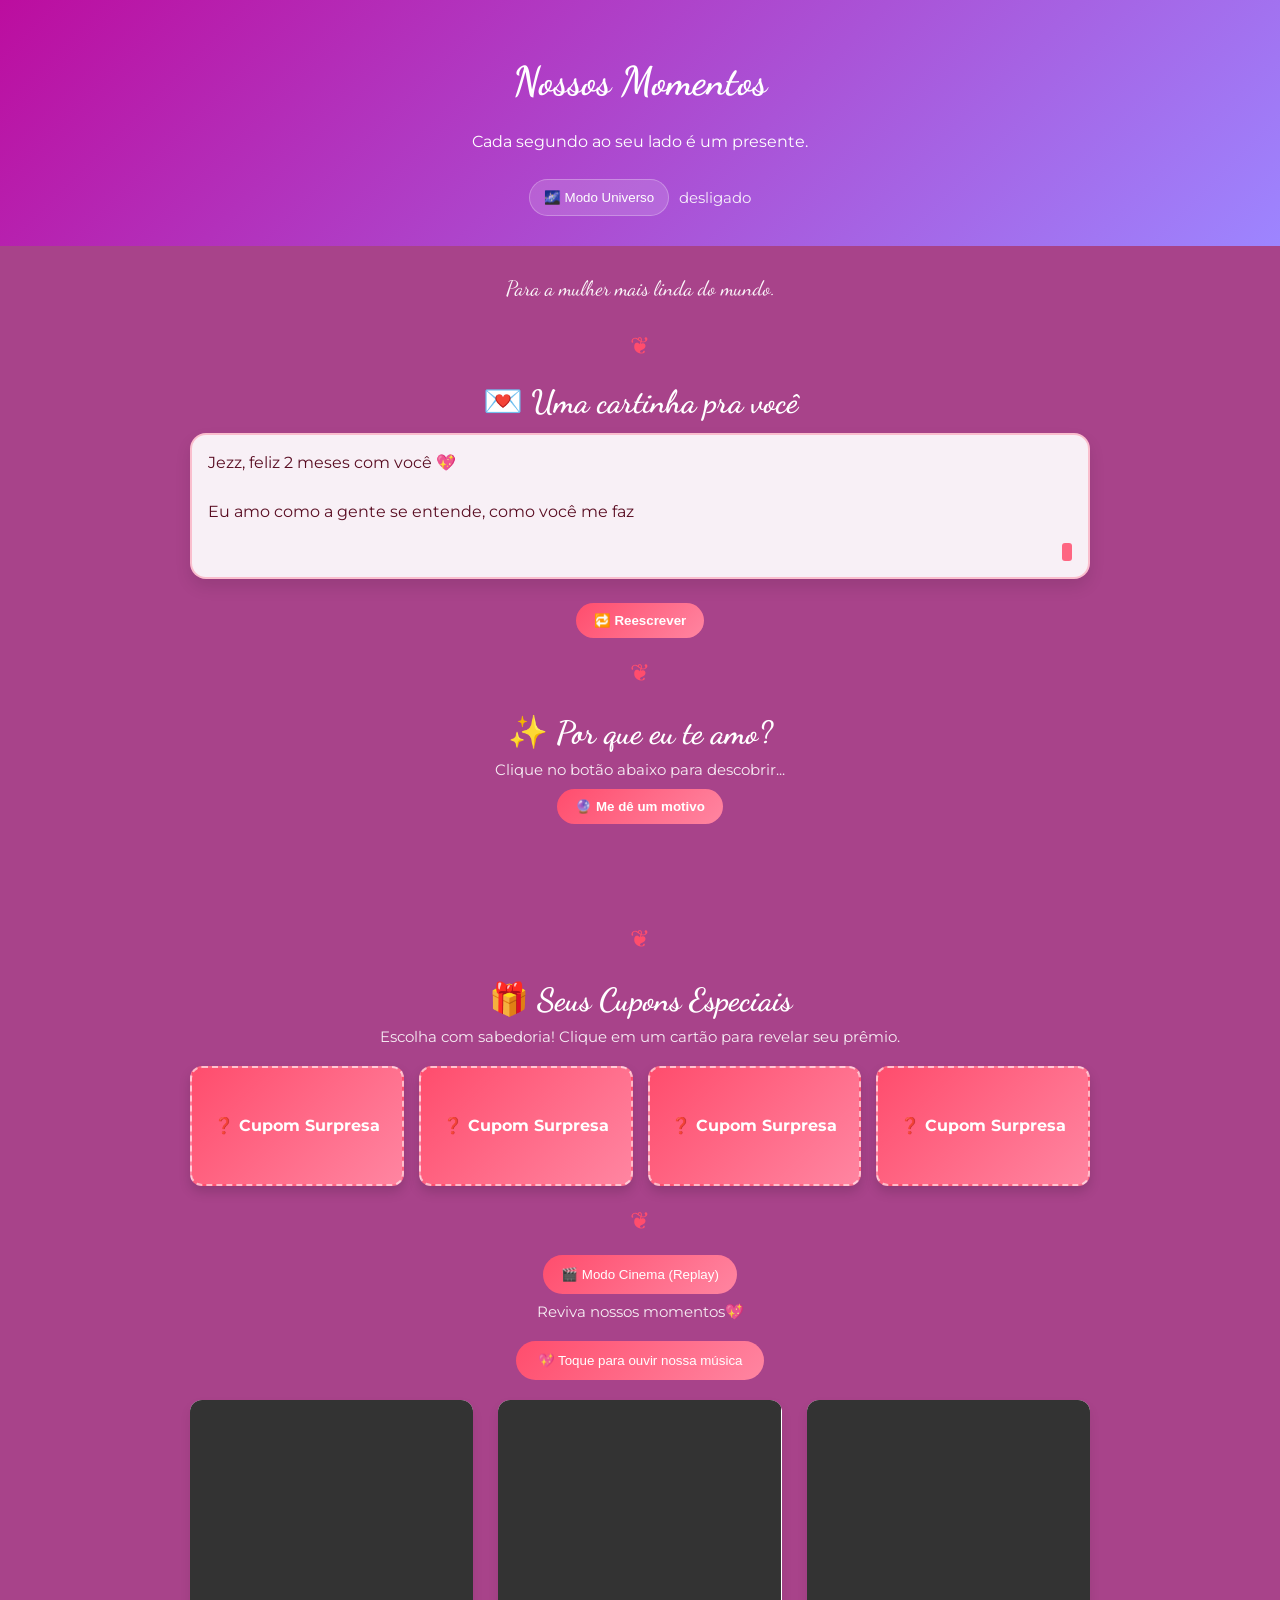
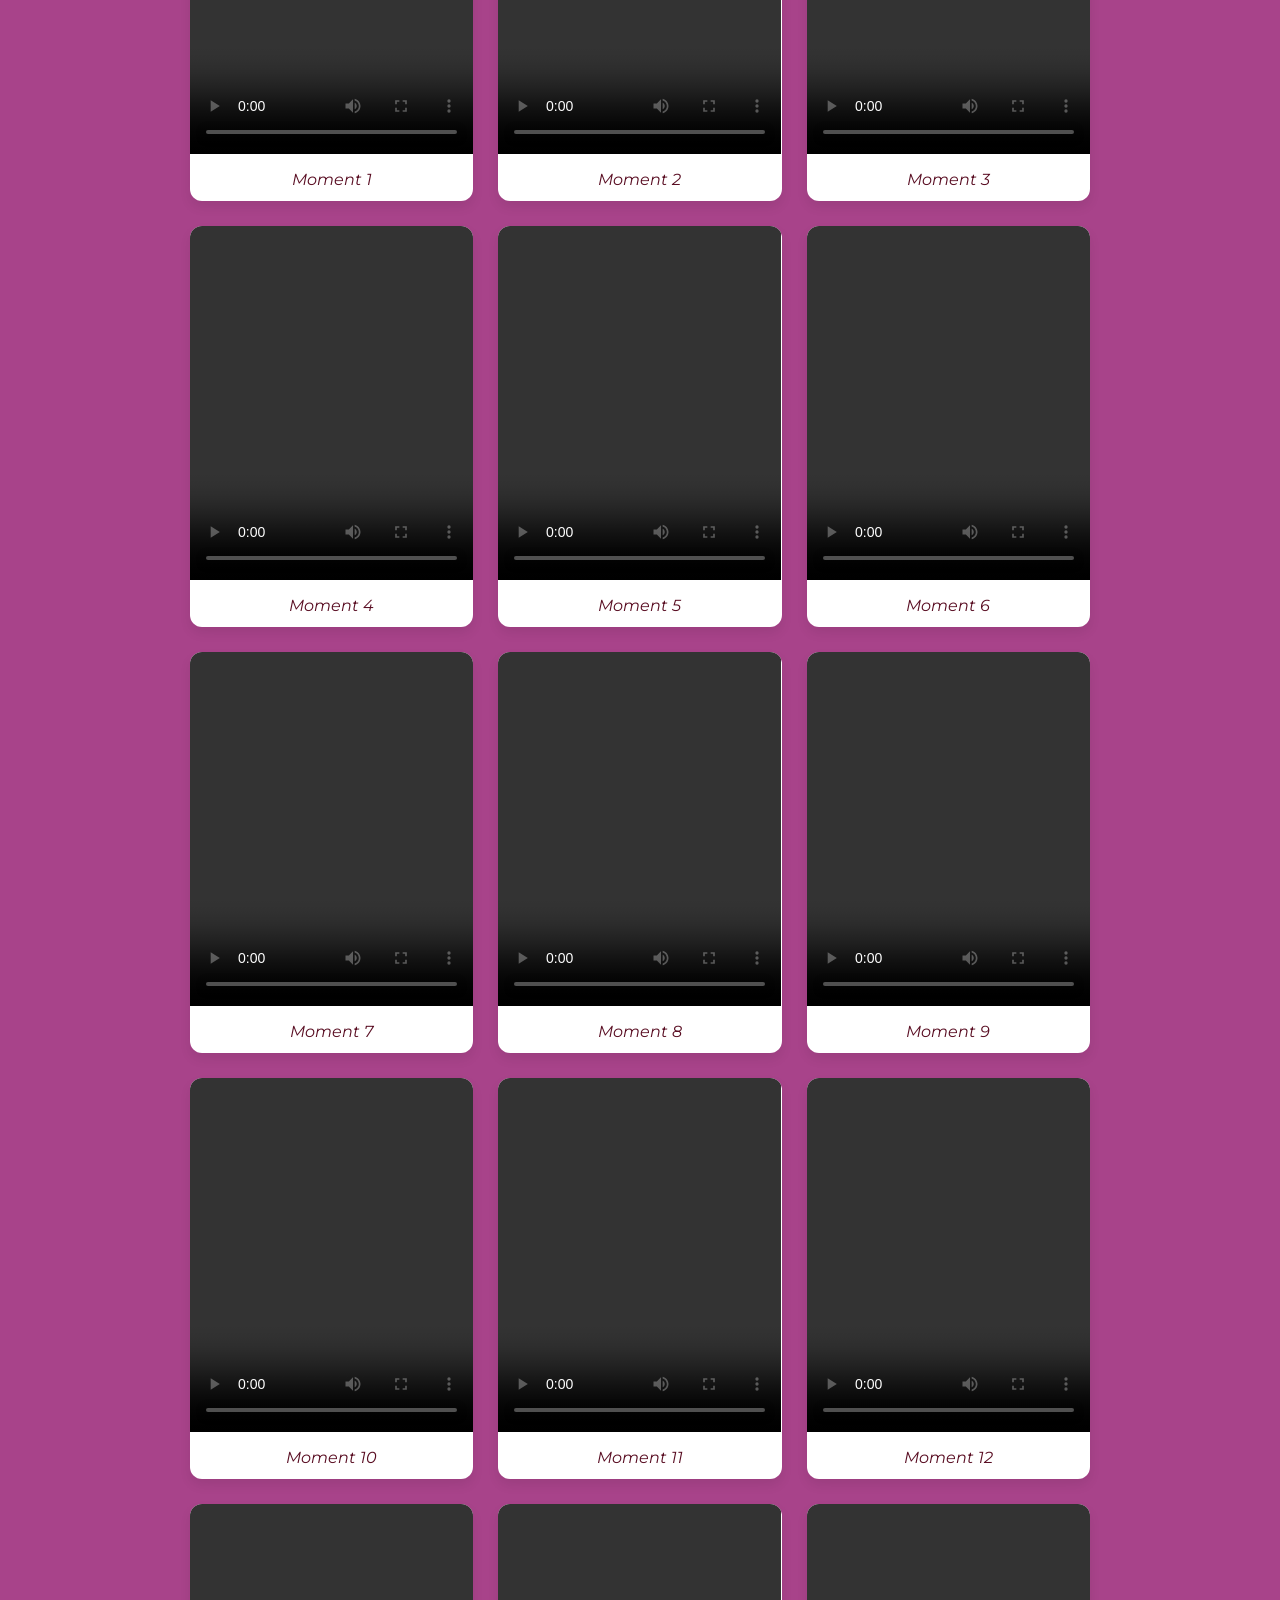
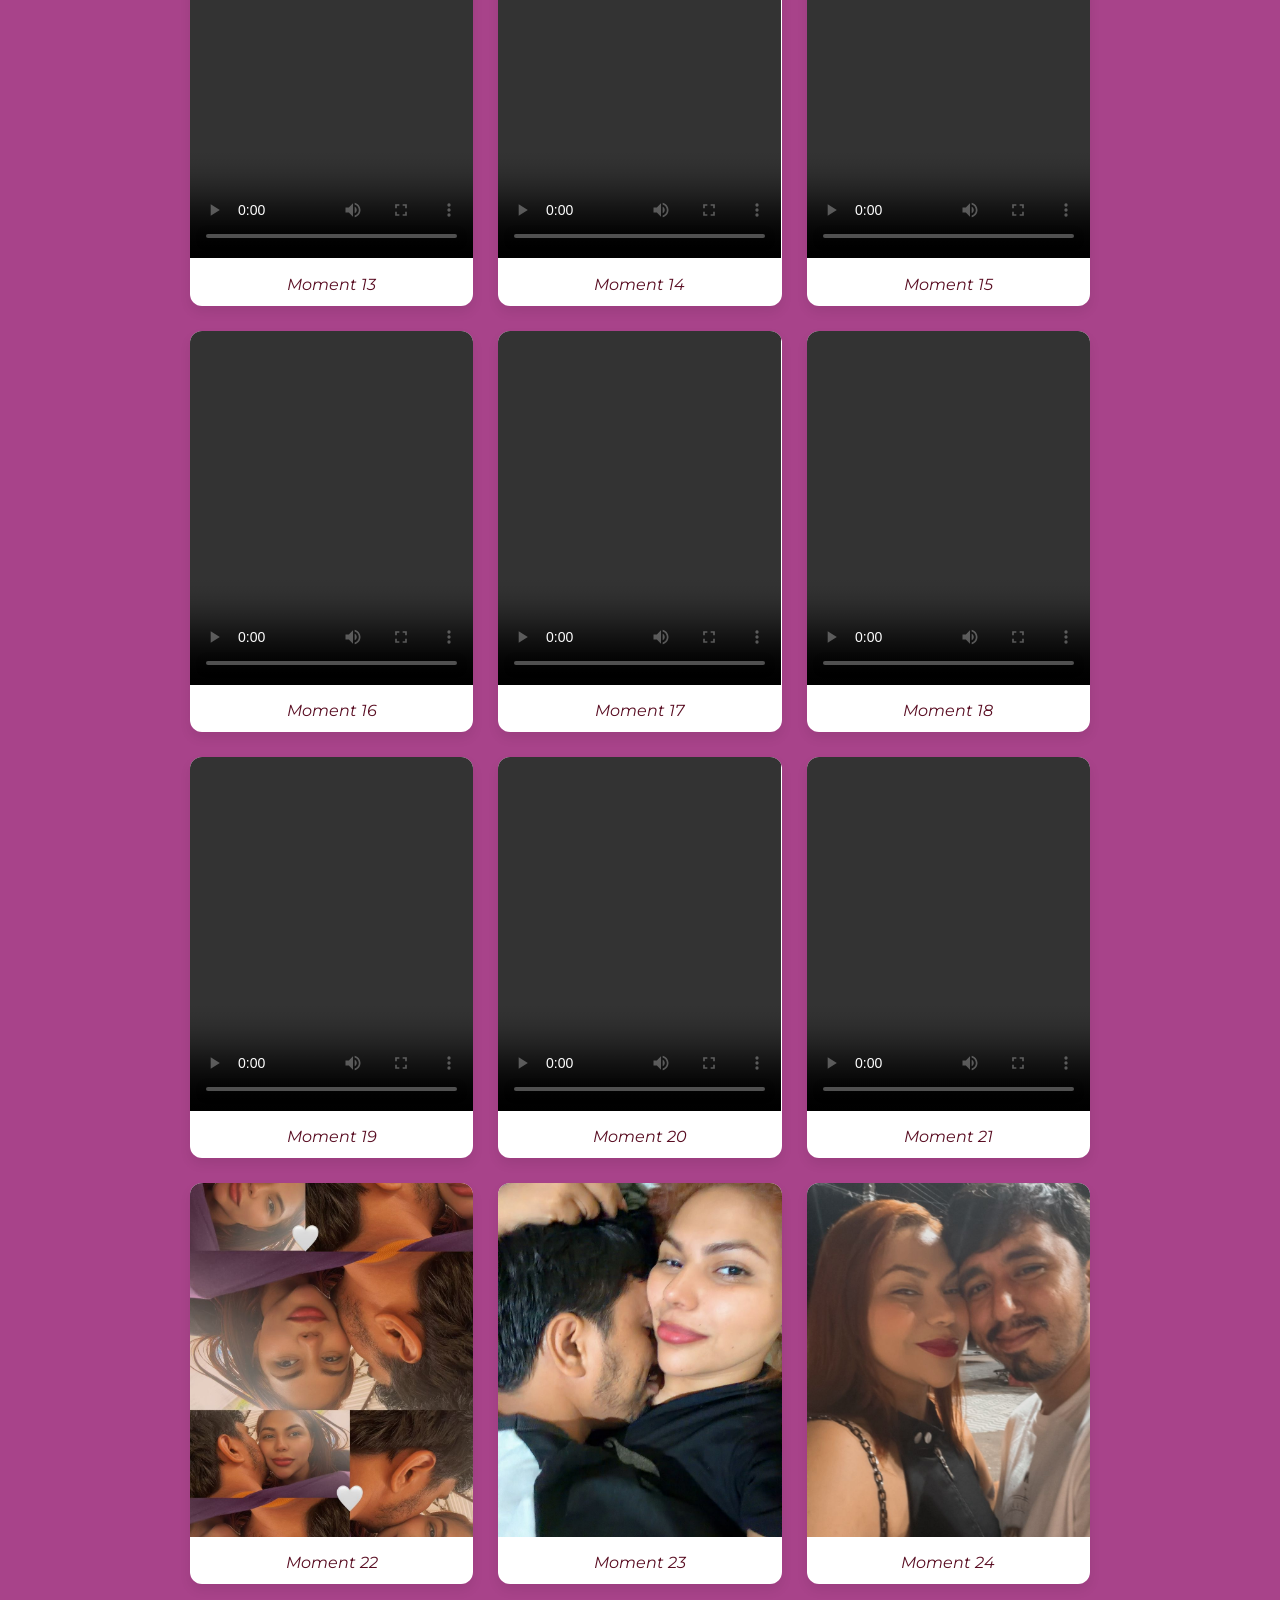
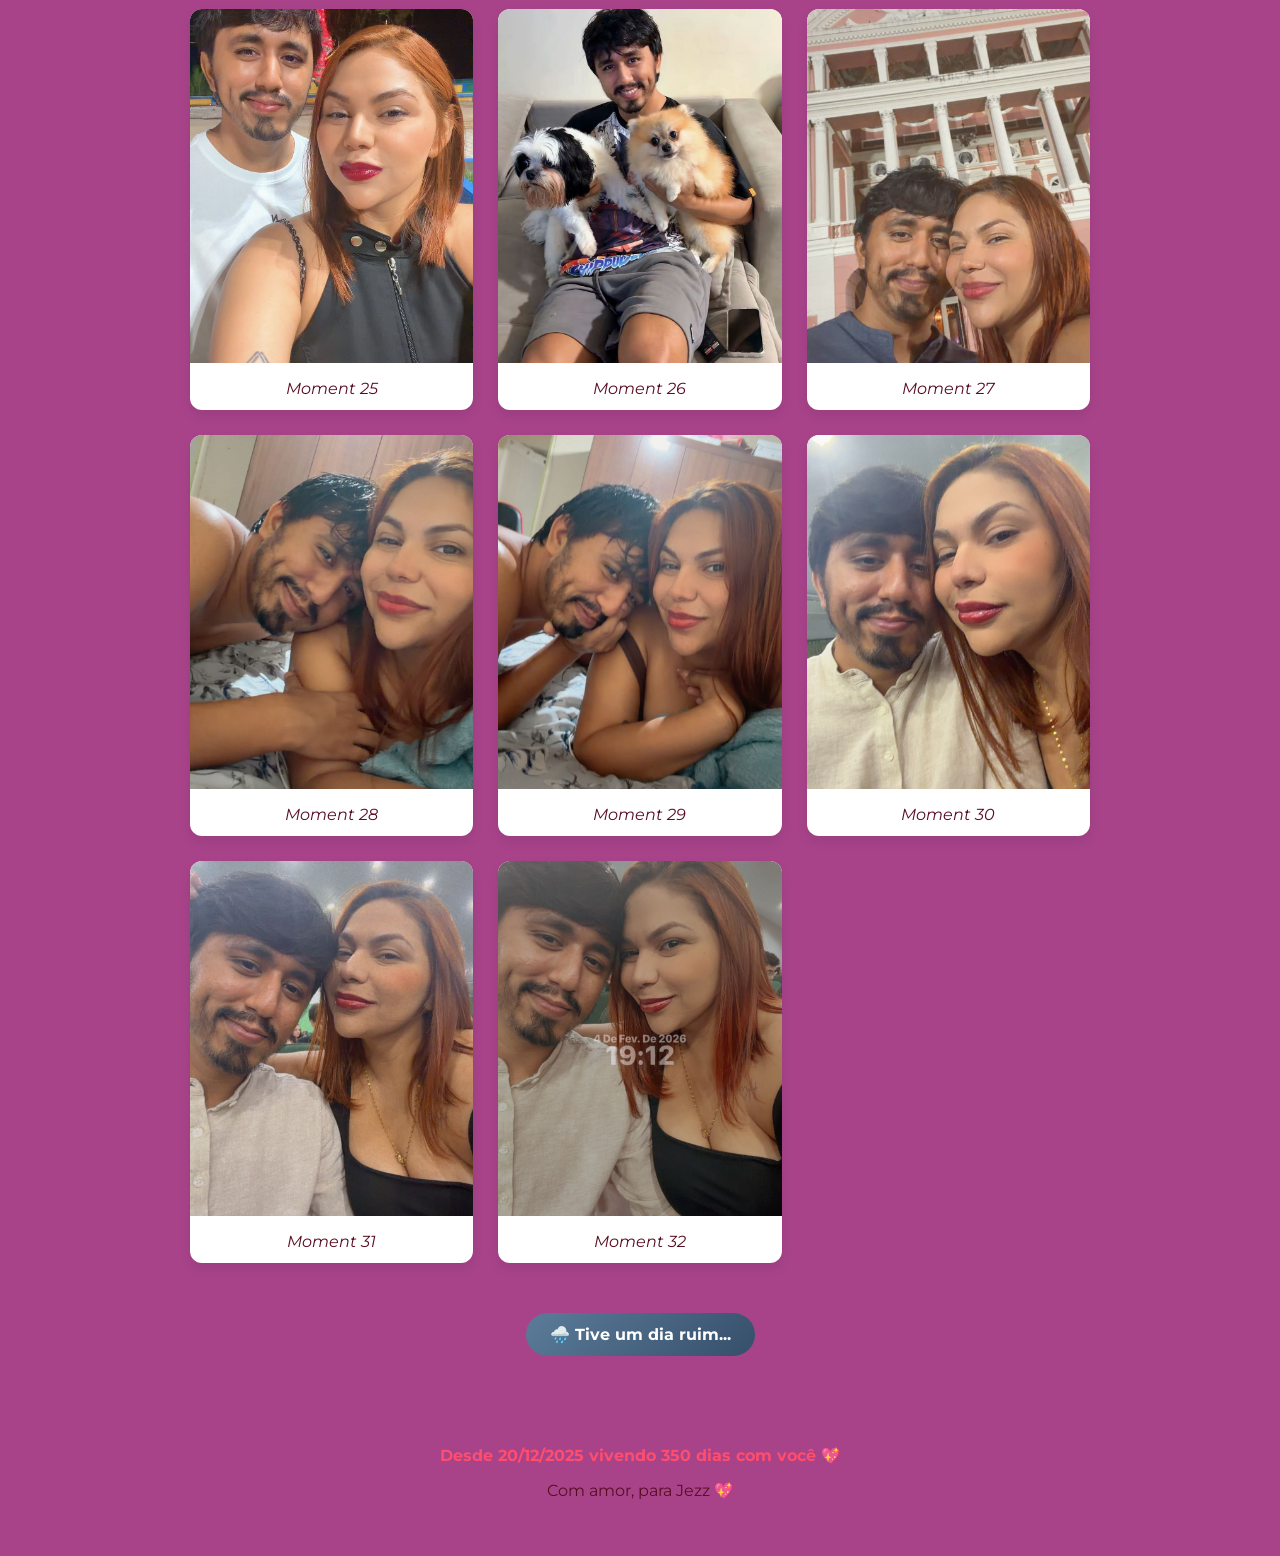
==== commit b7039837: "update" ====
--- a/index.html
+++ b/index.html
@@ -1,6 +1,3 @@
-<!-- ===============================
-     index.html (COMPLETO)
-================================= -->
 <!DOCTYPE html>
 <html lang="pt-br">
 <head>
@@ -8,18 +5,14 @@
     <meta name="viewport" content="width=device-width, initial-scale=1.0" />
     <title>Nossa História</title>
 
-    <!-- Fontes -->
     <link href="https://fonts.googleapis.com/css2?family=Dancing+Script:wght@600&family=Montserrat:wght@300;400&display=swap" rel="stylesheet">
 
-    <!-- Estilo -->
     <link rel="stylesheet" href="style.css" />
 </head>
 <body>
 
-<!-- Canvas do Modo Universo (fica por trás de tudo) -->
 <canvas id="universeCanvas" aria-hidden="true"></canvas>
 
-<!-- NOVO: Mensagem do Modo Universo -->
 <div class="universe-message" id="universeMessage" aria-hidden="true">
     <div class="universe-message-box">
         <div class="universe-message-title">🌌</div>
@@ -31,7 +24,6 @@
     <h1 id="tituloSite">Nossos Momentos</h1>
     <p>Cada segundo ao seu lado é um presente.</p>
 
-    <!-- Botão do Modo Universo -->
     <div class="universe-header-actions">
         <button id="btnUniverse" class="universe-btn">🌌 Modo Universo</button>
         <span class="universe-status" id="universeStatus">desligado</span>
@@ -44,9 +36,6 @@
 
 <div class="divider">❦</div>
 
-<!-- ===============================
-     Carta que se escreve sozinha
-================================= -->
 <section class="carta-auto">
     <h2>💌 Uma cartinha pra você</h2>
 
@@ -60,15 +49,58 @@
     </div>
 </section>
 
-<!-- ===============================
-     Modo Cinema
-================================= -->
+<div class="divider">❦</div>
+
+<section class="motivos-section">
+    <h2>✨ Por que eu te amo?</h2>
+    <p class="cinema-hint">Clique no botão abaixo para descobrir...</p>
+    <button id="btnMotivo" class="replay-btn" style="margin-top: 10px;">🔮 Me dê um motivo</button>
+    <div class="motivo-box">
+        <p id="motivoTexto" class="motivo-display"></p>
+    </div>
+</section>
+
+<div class="divider">❦</div>
+
+<section class="cupons-section">
+    <h2>🎁 Seus Cupons Especiais</h2>
+    <p class="cinema-hint">Escolha com sabedoria! Clique em um cartão para revelar seu prêmio.</p>
+    
+    <div class="cupons-grid">
+        <div class="cupom-card">
+            <div class="cupom-inner">
+                <div class="cupom-front">❓ Cupom Surpresa</div>
+                <div class="cupom-back">Vale uma massagem relaxante com ou sem surpresa💆‍♀️</div>
+            </div>
+        </div>
+        <div class="cupom-card">
+            <div class="cupom-inner">
+                <div class="cupom-front">❓ Cupom Surpresa</div>
+                <div class="cupom-back">Você pode pedir o que quiser. A resposta é sim! 🍧</div>
+            </div>
+        </div>
+        <div class="cupom-card">
+            <div class="cupom-inner">
+                <div class="cupom-front">❓ Cupom Surpresa</div>
+                <div class="cupom-back">Vale um jantar romântico por minha conta 🍷</div>
+            </div>
+        </div>
+        <div class="cupom-card">
+            <div class="cupom-inner">
+                <div class="cupom-front">❓ Cupom Surpresa</div>
+                <div class="cupom-back">Eu vou cozinhar para você 🌆</div>
+            </div>
+        </div>
+    </div>
+</section>
+
+<div class="divider">❦</div>
+
 <section class="cinema-section">
     <button id="btnCinema" class="cinema-btn">🎬 Modo Cinema (Replay)</button>
     <p class="cinema-hint">Reviva nossos momentos💖</p>
 </section>
 
-<!-- Música -->
 <div class="music-container">
     <button id="playMusic">💖 Toque para ouvir nossa música</button>
 </div>
@@ -76,7 +108,6 @@
 <main class="container">
     <div class="video-grid">
 
-        <!-- MOMENTOS FIXOS -->
         <div class="moment-card fixed">
             <div class="video-wrapper">
                 <video controls>
@@ -345,6 +376,10 @@
 
     </div>
 </main>
+
+<div style="text-align: center; margin: 50px 20px;">
+    <button id="btnDiaRuim" class="dia-ruim-btn">🌧️ Tive um dia ruim...</button>
+</div>
 
 <footer>
     <div id="counter">Carregando momentos...</div>
@@ -355,9 +390,6 @@
     <source src="music.mp3" type="audio/mp3">
 </audio>
 
-<!-- ===============================
-     Overlay do Modo Cinema
-================================= -->
 <div class="cinema-overlay" id="cinemaOverlay" aria-hidden="true">
     <button class="cinema-close" id="cinemaClose" aria-label="Fechar">✕</button>
 
@@ -377,6 +409,15 @@
     </div>
 </div>
 
+<div class="dia-ruim-overlay" id="diaRuimOverlay" aria-hidden="true">
+    <button class="cinema-close" id="diaRuimClose" aria-label="Fechar">✕</button>
+    <div class="dia-ruim-content">
+        <div class="pulsing-heart">❤️</div>
+        <h2>Respira fundo, amor...</h2>
+        <p>Eu sei que hoje as coisas não foram tão fáceis, mas eu tô aqui com você. Mesmo de longe, sinta o meu abraço bem apertado. Você é incrível, forte, e amanhã é um novo dia. Eu te amo muito, Jezz. Não esqueça de quão forte você é.</p>
+    </div>
+</div>
+
 <script src="script.js"></script>
 </body>
 </html>
--- a/style.css
+++ b/style.css
@@ -4,7 +4,7 @@
 
 :root {
     --primary-color: #ff4d6d;
-    --bg-color: #3d578ff0;
+    --bg-color: #a33883f0;
     --text-color: #590d22;
 }
 
@@ -108,7 +108,7 @@
 /* Header */
 header {
     padding: 30px 20px;
-    background: linear-gradient(135deg, #4db8ff, #9d85ff);
+    background: linear-gradient(135deg, #bc0d9f, #9d85ff);
     color: white;
     text-align: center;
     position: relative;
@@ -170,6 +170,7 @@
     color: var(--primary-color);
     position: relative;
     z-index: 1;
+    margin: 20px 0;
 }
 
 /* ===============================
@@ -228,7 +229,7 @@
     51%, 100% { opacity: 0; }
 }
 
-.carta-actions{
+.carta-actions, .replay-btn{
     margin-top: 12px;
     display: flex;
     justify-content: center;
@@ -242,10 +243,127 @@
     padding: 10px 18px;
     border-radius: 18px;
     cursor: pointer;
-}
-
-/* ===============================
-   Modo Cinema (botão)
+    font-weight: bold;
+    display: inline-block;
+}
+
+/* ===============================
+   Gerador de Motivos
+================================ */
+.motivos-section {
+    max-width: 900px;
+    margin: 20px auto;
+    padding: 0 20px;
+    text-align: center;
+    position: relative;
+    z-index: 1;
+}
+
+.motivos-section h2 {
+    font-family: 'Dancing Script', cursive;
+    font-size: 2rem;
+    color: white;
+    margin-bottom: 5px;
+}
+
+.motivo-box {
+    margin-top: 20px;
+    min-height: 60px;
+    display: flex;
+    align-items: center;
+    justify-content: center;
+}
+
+.motivo-display {
+    font-size: 1.3rem;
+    color: white;
+    font-family: 'Dancing Script', cursive;
+    margin: 0;
+    opacity: 0;
+    transition: opacity 0.5s ease;
+    text-shadow: 1px 1px 4px rgba(0,0,0,0.3);
+}
+
+/* ===============================
+   Cupons Românticos
+================================ */
+.cupons-section {
+    max-width: 900px;
+    margin: 20px auto;
+    padding: 0 20px;
+    text-align: center;
+    position: relative;
+    z-index: 1;
+}
+
+.cupons-section h2 {
+    font-family: 'Dancing Script', cursive;
+    font-size: 2rem;
+    color: white;
+    margin-bottom: 5px;
+}
+
+.cupons-grid {
+    display: grid;
+    grid-template-columns: repeat(auto-fit, minmax(200px, 1fr));
+    gap: 15px;
+    margin-top: 20px;
+}
+
+.cupom-card {
+    background: transparent;
+    height: 120px;
+    perspective: 1000px;
+    cursor: pointer;
+}
+
+.cupom-inner {
+    position: relative;
+    width: 100%;
+    height: 100%;
+    text-align: center;
+    transition: transform 0.6s cubic-bezier(0.4, 0.2, 0.2, 1);
+    transform-style: preserve-3d;
+    box-shadow: 0 6px 12px rgba(0,0,0,0.15);
+    border-radius: 12px;
+}
+
+.cupom-card.flipped .cupom-inner {
+    transform: rotateY(180deg);
+}
+
+.cupom-front, .cupom-back {
+    position: absolute;
+    width: 100%;
+    height: 100%;
+    -webkit-backface-visibility: hidden;
+    backface-visibility: hidden;
+    border-radius: 12px;
+    display: flex;
+    align-items: center;
+    justify-content: center;
+    padding: 15px;
+    box-sizing: border-box;
+}
+
+.cupom-front {
+    background: linear-gradient(135deg, #ff4d6d, #ff85a1);
+    color: white;
+    font-weight: bold;
+    border: 2px dashed rgba(255, 255, 255, 0.6);
+}
+
+.cupom-back {
+    background: white;
+    color: var(--text-color);
+    transform: rotateY(180deg);
+    border: 2px solid var(--primary-color);
+    font-size: 1rem;
+    font-weight: bold;
+}
+
+/* ===============================
+   Modo Cinema
 ================================ */
 .cinema-section{
     max-width: 900px;
@@ -446,4 +564,79 @@
     height: 100%;
     width: 0%;
     background: rgba(255,77,109,0.9);
+}
+
+/* ===============================
+   NOVA FUNCIONALIDADE: Botão de Pânico (Dia Ruim)
+================================ */
+.dia-ruim-btn {
+    background: linear-gradient(135deg, #5b7c99, #364f6b);
+    border: none;
+    color: white;
+    padding: 12px 24px;
+    border-radius: 25px;
+    cursor: pointer;
+    font-family: 'Montserrat', sans-serif;
+    font-weight: bold;
+    font-size: 1rem;
+    transition: transform 0.2s, box-shadow 0.2s;
+}
+
+.dia-ruim-btn:hover {
+    transform: scale(1.05);
+    box-shadow: 0 4px 12px rgba(0,0,0,0.2);
+}
+
+.dia-ruim-overlay {
+    position: fixed;
+    inset: 0;
+    background: linear-gradient(135deg, #1f2833, #0b0c10);
+    display: none;
+    align-items: center;
+    justify-content: center;
+    padding: 20px;
+    z-index: 10000; /* Fica acima de tudo */
+    color: #c5c6c7;
+    text-align: center;
+    opacity: 0;
+    transition: opacity 0.5s ease;
+}
+
+.dia-ruim-overlay.show {
+    display: flex;
+    opacity: 1;
+}
+
+.dia-ruim-content {
+    max-width: 500px;
+    background: rgba(255, 255, 255, 0.05);
+    padding: 40px 30px;
+    border-radius: 20px;
+    box-shadow: 0 10px 30px rgba(0,0,0,0.5);
+    border: 1px solid rgba(255,255,255,0.1);
+}
+
+.dia-ruim-content h2 {
+    color: #66fcf1;
+    font-family: 'Dancing Script', cursive;
+    font-size: 2.5rem;
+    margin-bottom: 15px;
+}
+
+.dia-ruim-content p {
+    font-size: 1.1rem;
+    line-height: 1.6;
+    color: #e0e2e4;
+}
+
+.pulsing-heart {
+    font-size: 4rem;
+    animation: pulse 1.5s infinite;
+    margin-bottom: 20px;
+}
+
+@keyframes pulse {
+    0% { transform: scale(0.9); }
+    50% { transform: scale(1.1); }
+    100% { transform: scale(0.9); }
 }
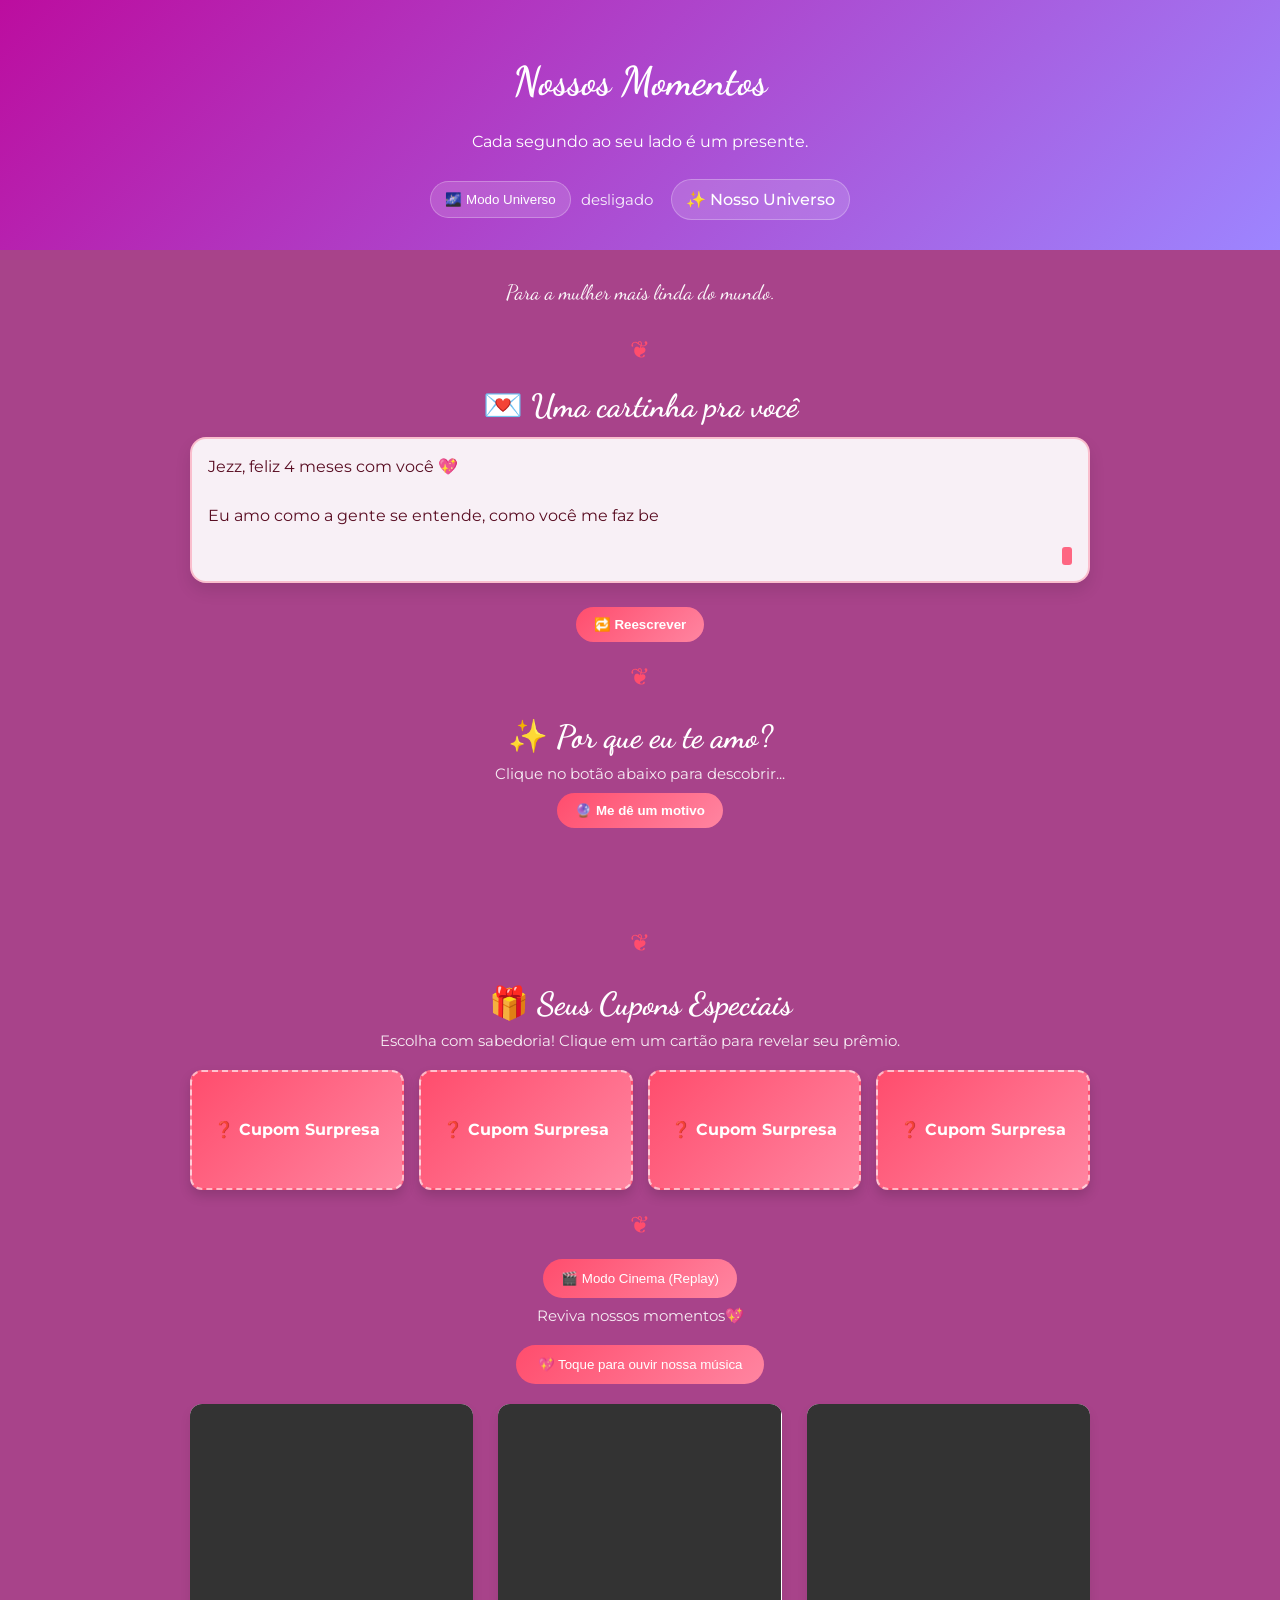
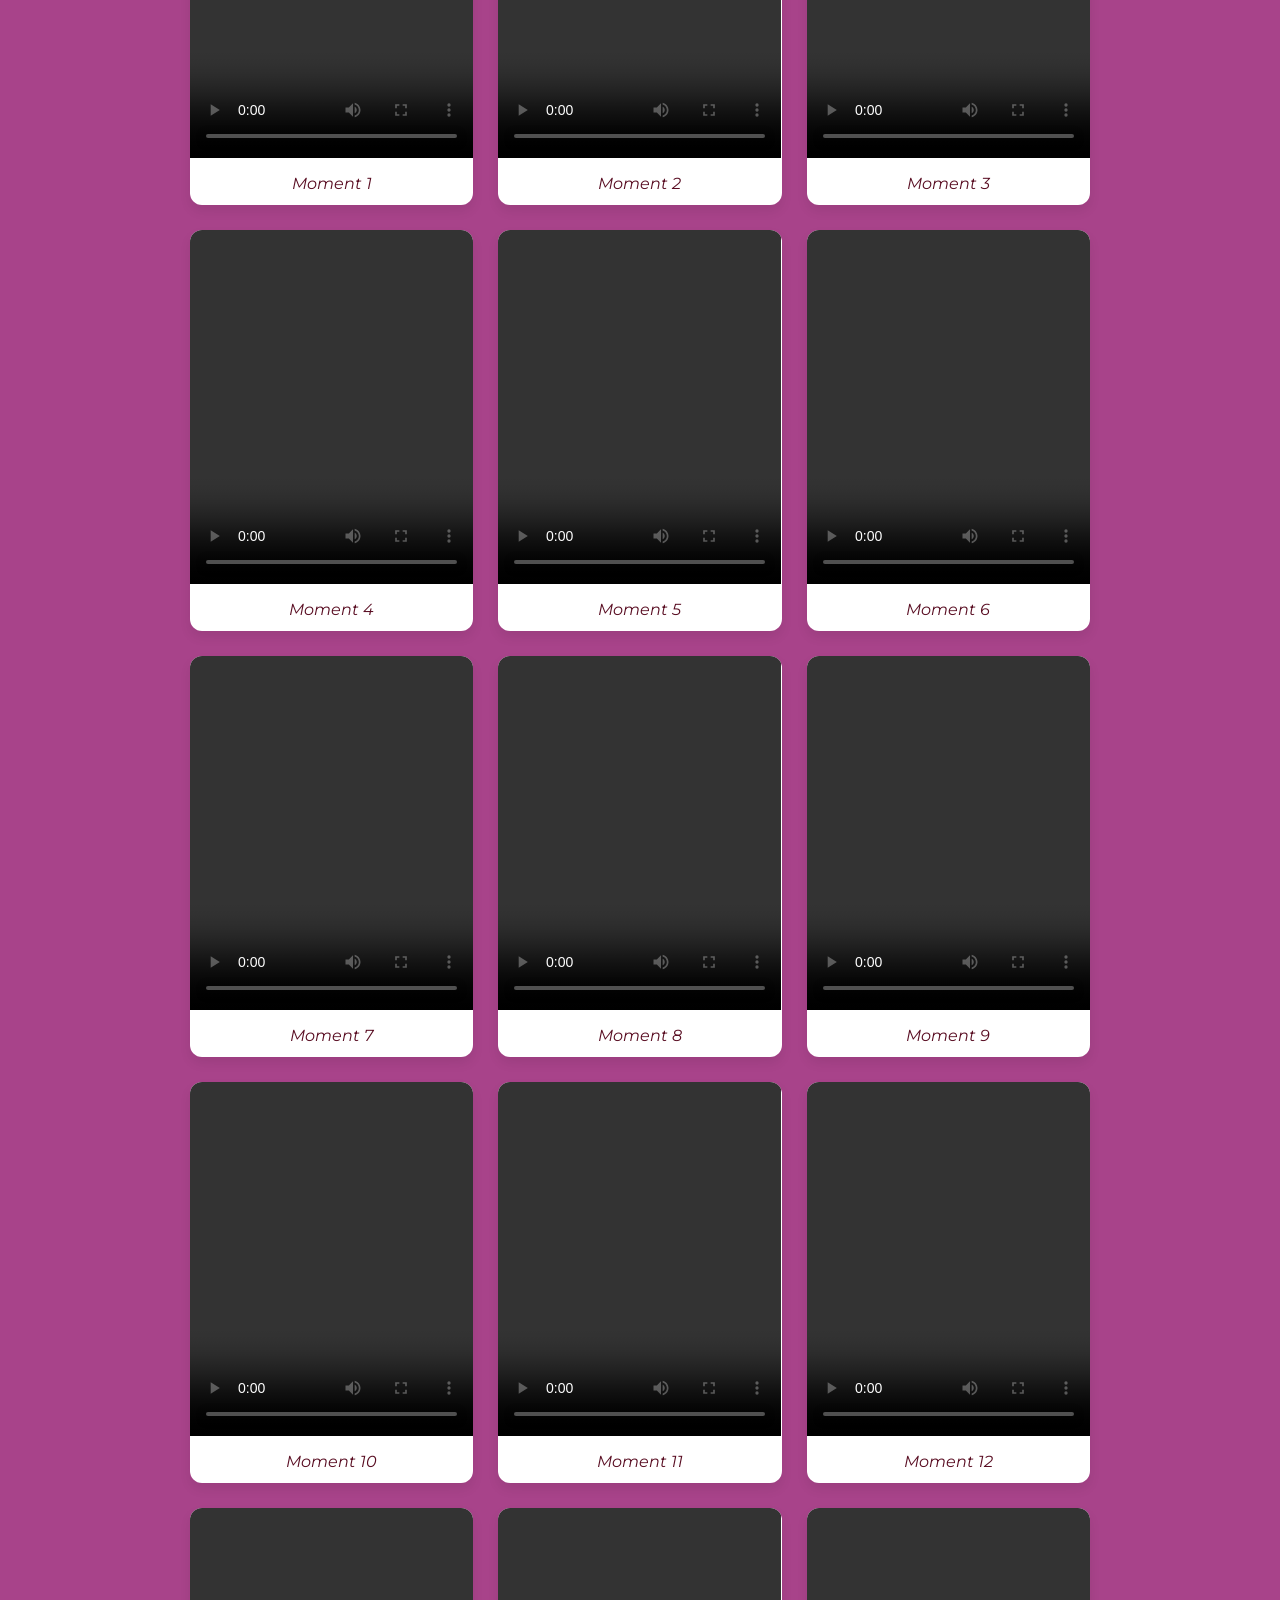
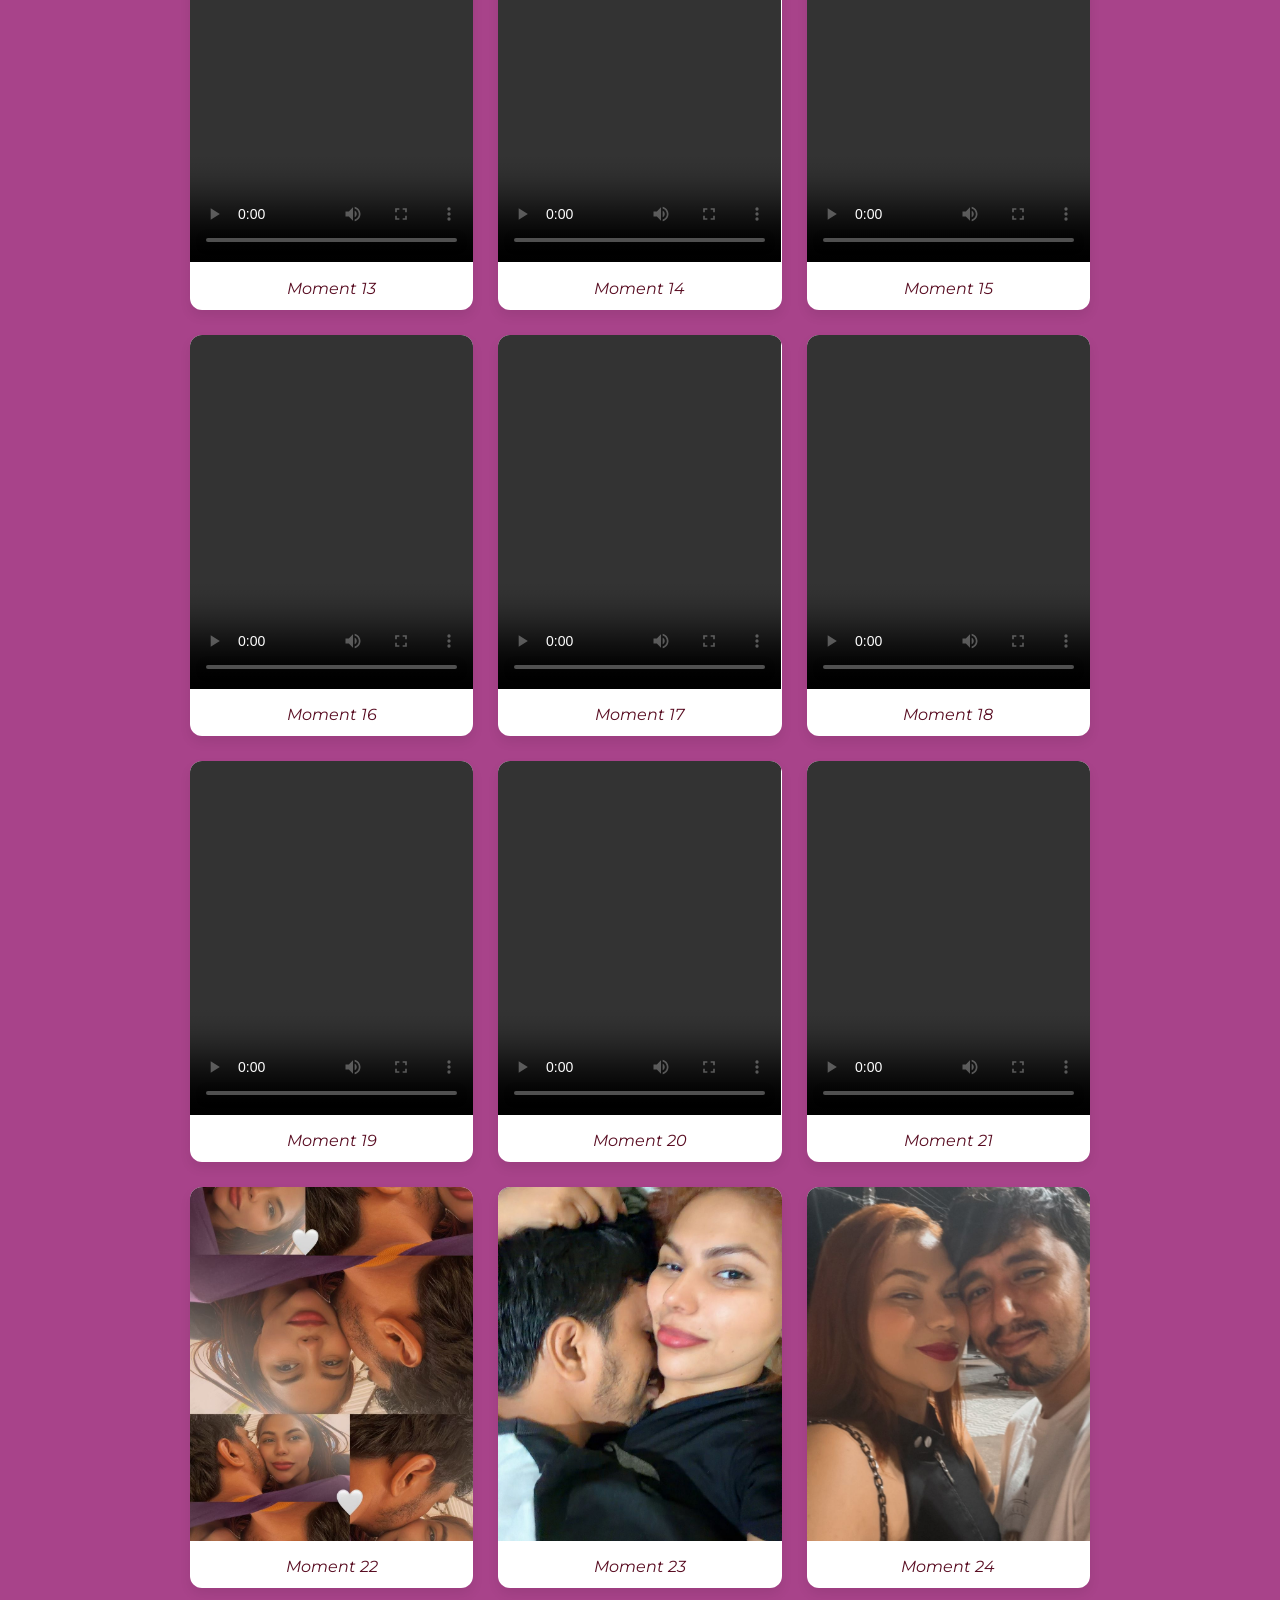
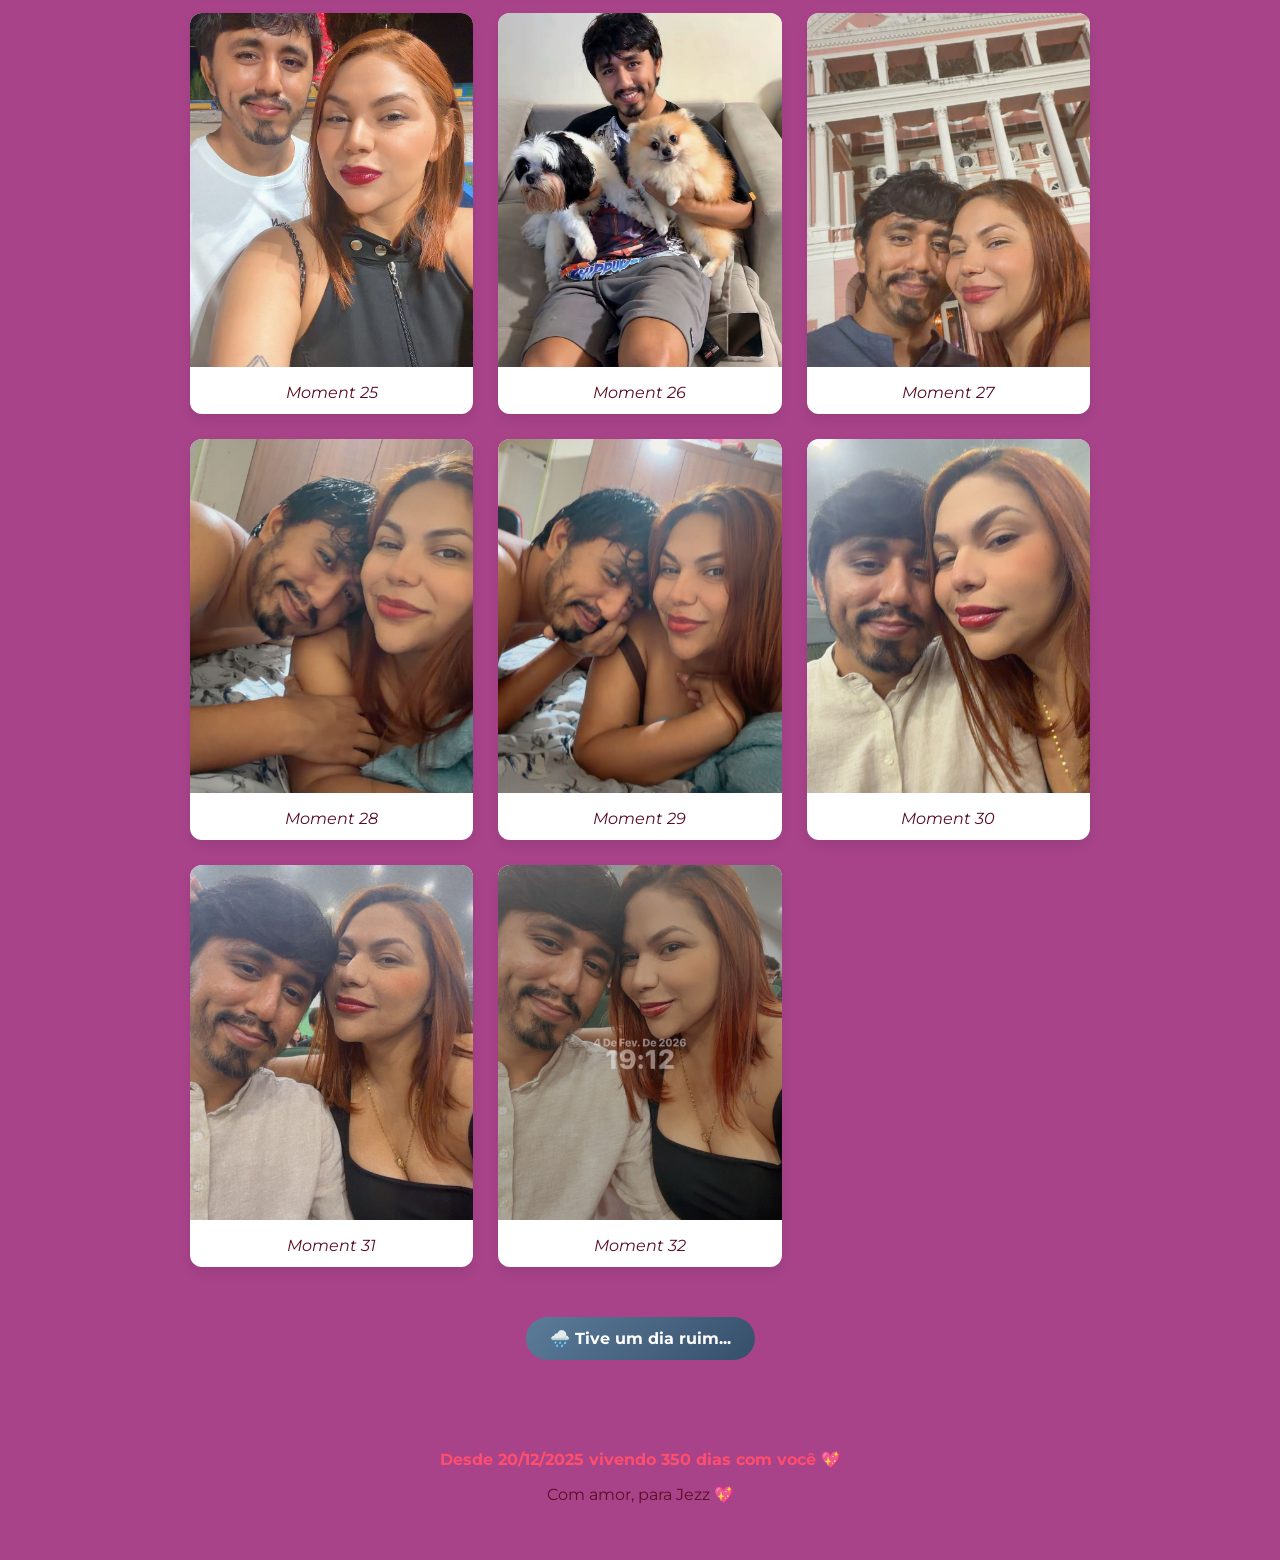
==== commit 538f1776: "update 4 meses" ====
--- a/index.html
+++ b/index.html
@@ -6,7 +6,6 @@
     <title>Nossa História</title>
 
     <link href="https://fonts.googleapis.com/css2?family=Dancing+Script:wght@600&family=Montserrat:wght@300;400&display=swap" rel="stylesheet">
-
     <link rel="stylesheet" href="style.css" />
 </head>
 <body>
@@ -27,6 +26,7 @@
     <div class="universe-header-actions">
         <button id="btnUniverse" class="universe-btn">🌌 Modo Universo</button>
         <span class="universe-status" id="universeStatus">desligado</span>
+        <a href="ceu.html" target="_blank" class="universe-btn" style="text-decoration: none; margin-left: 8px;">✨ Nosso Universo</a>
     </div>
 </header>
 
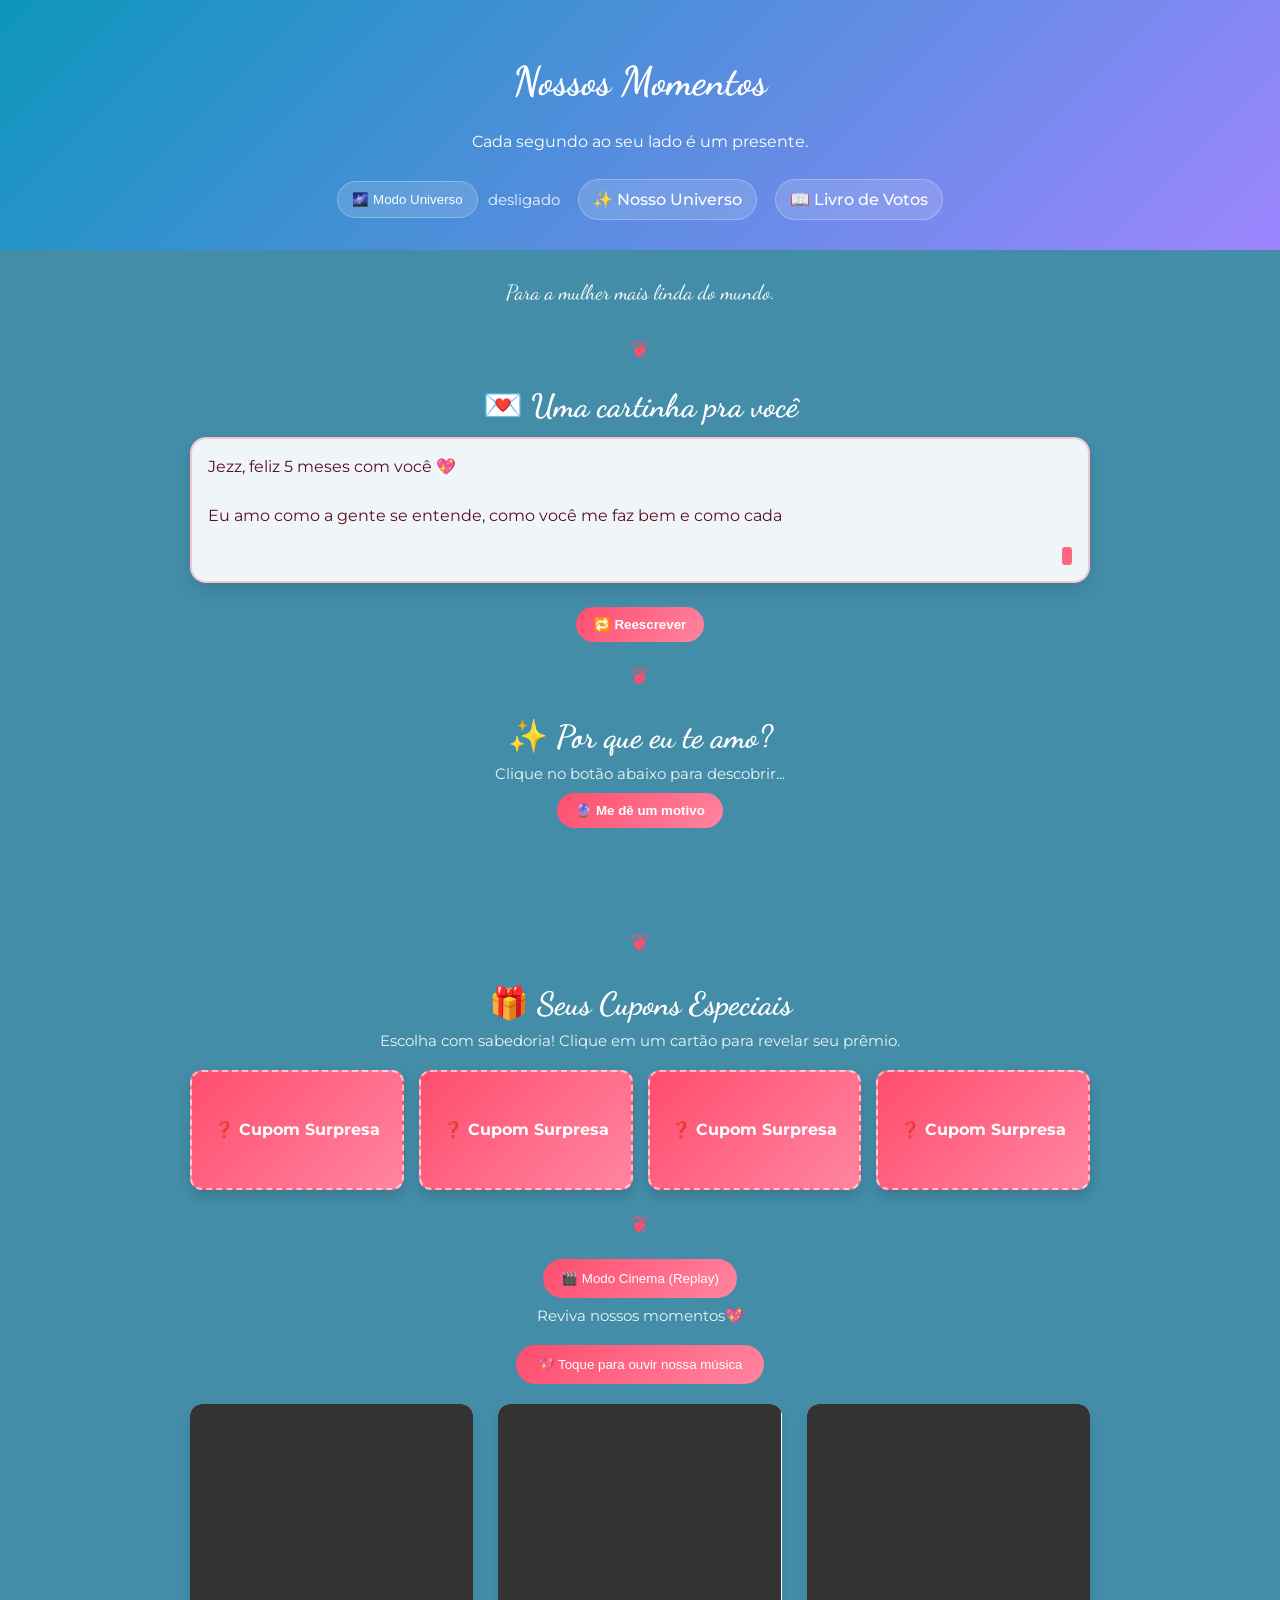
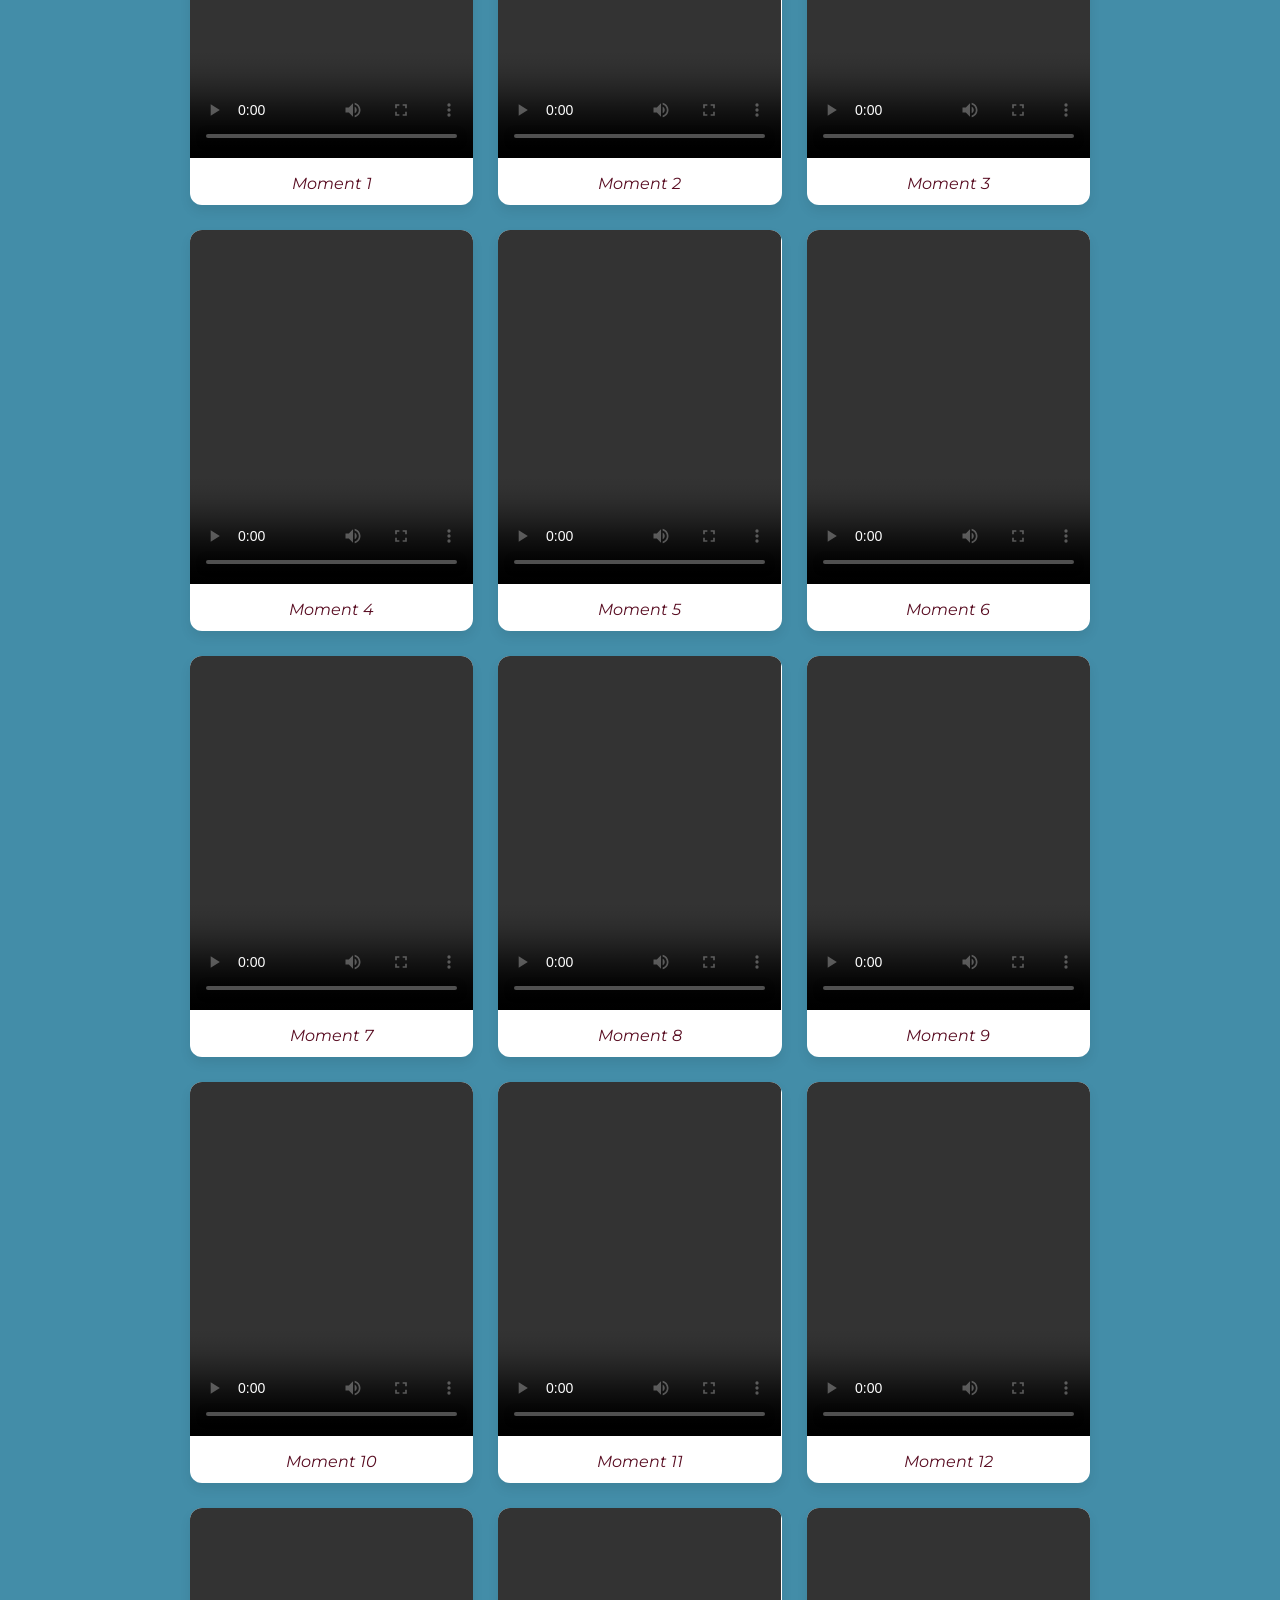
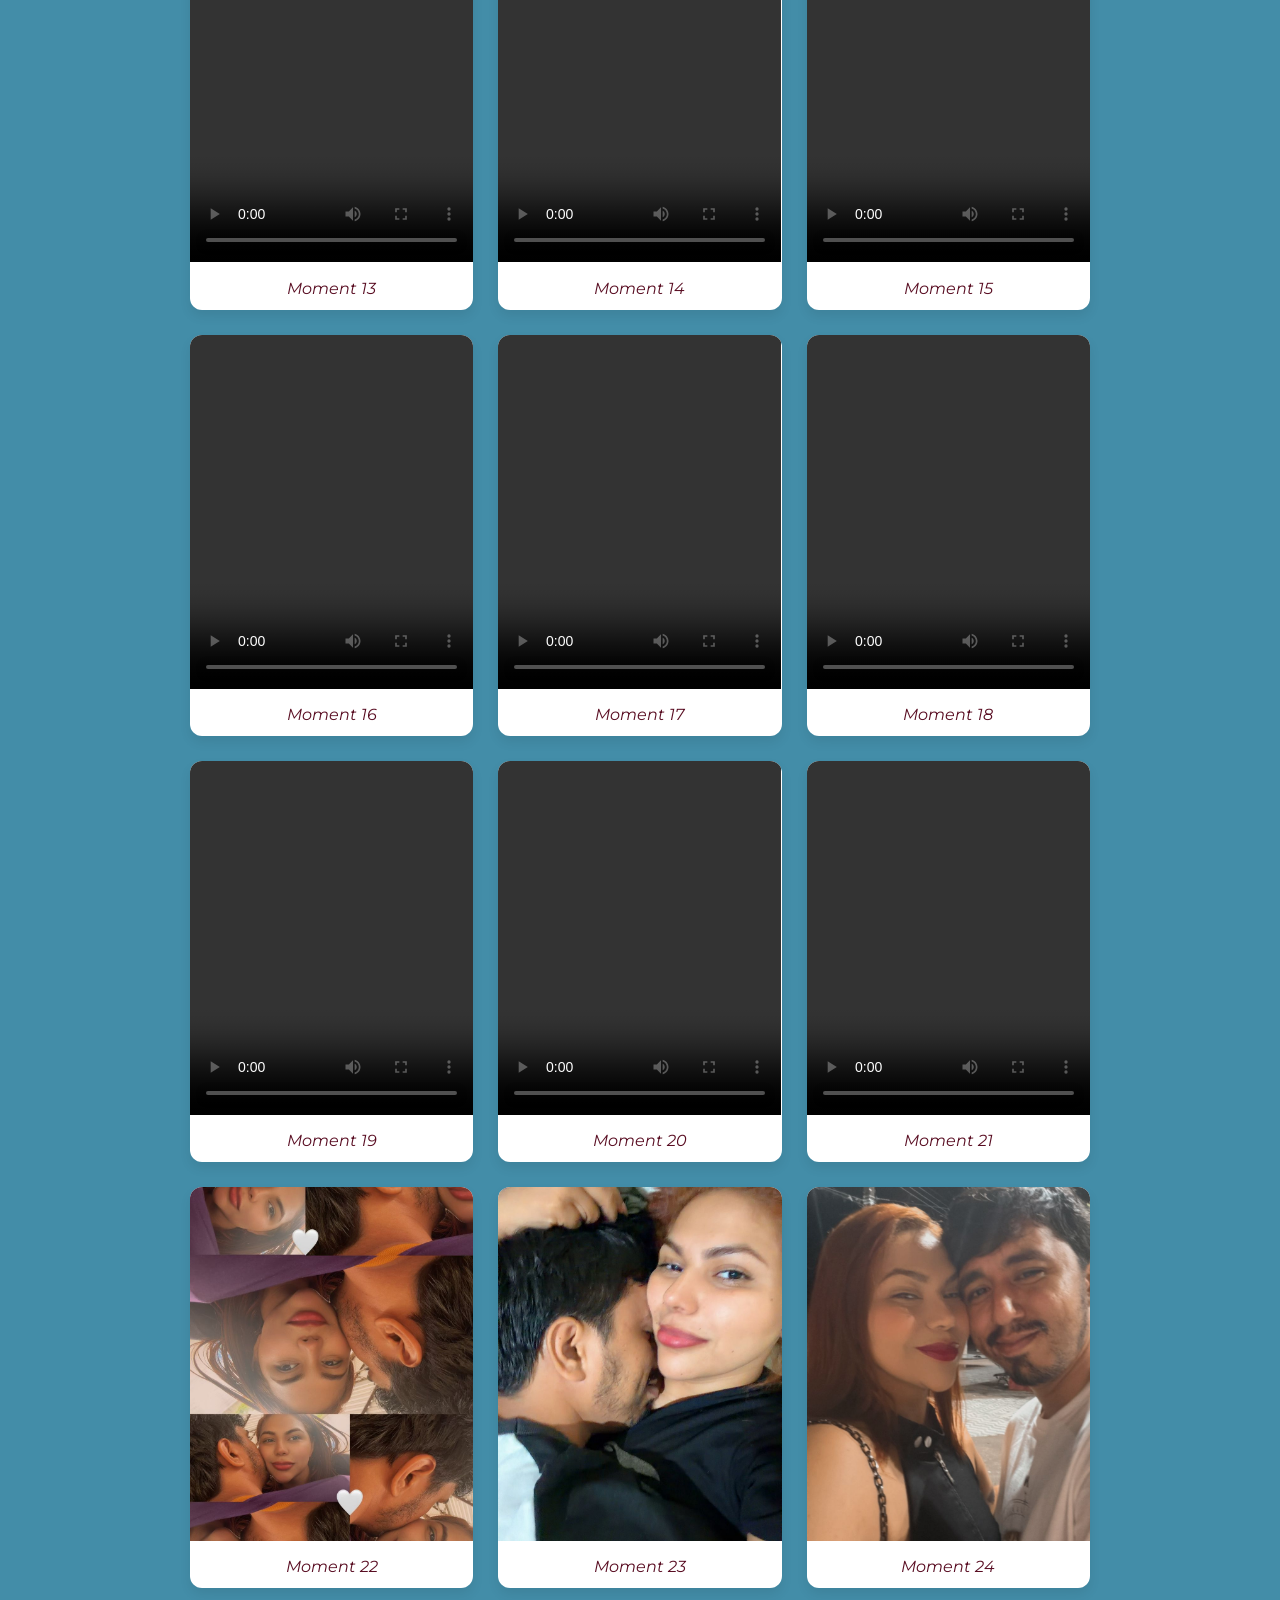
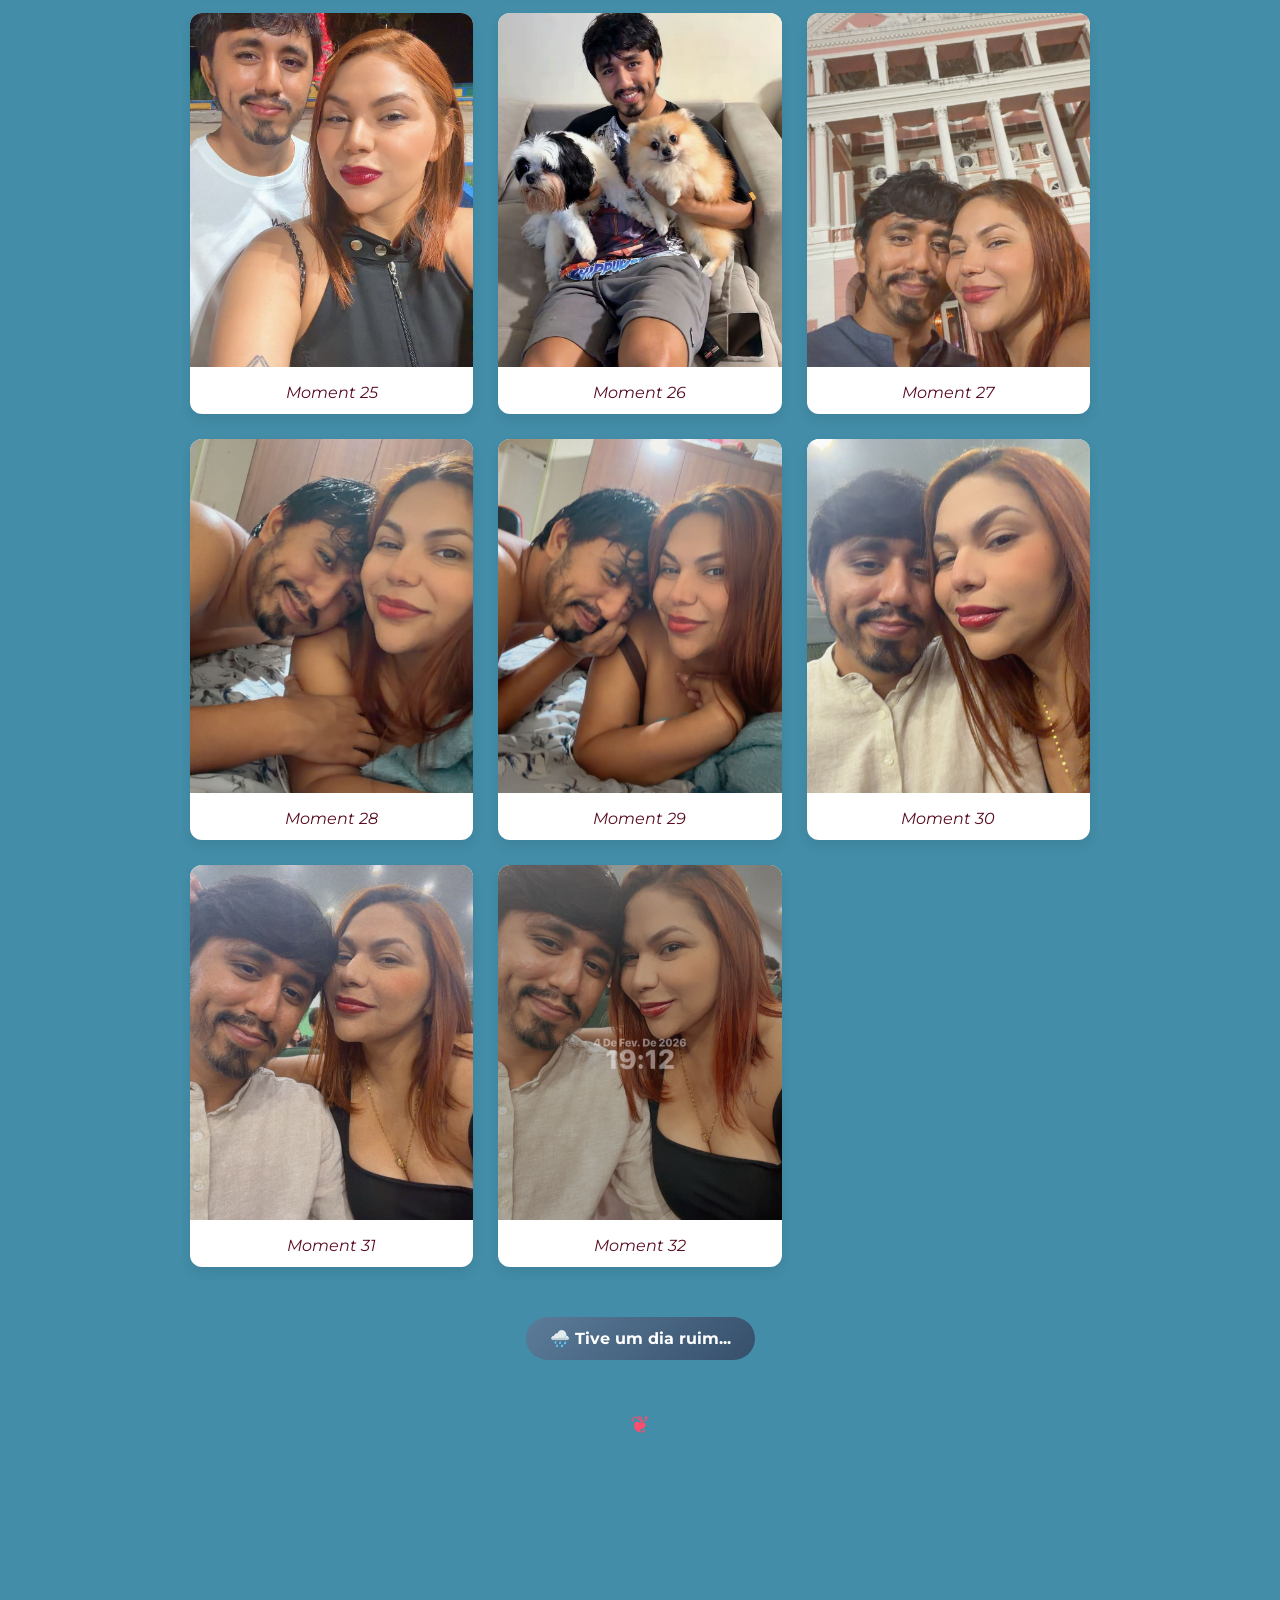
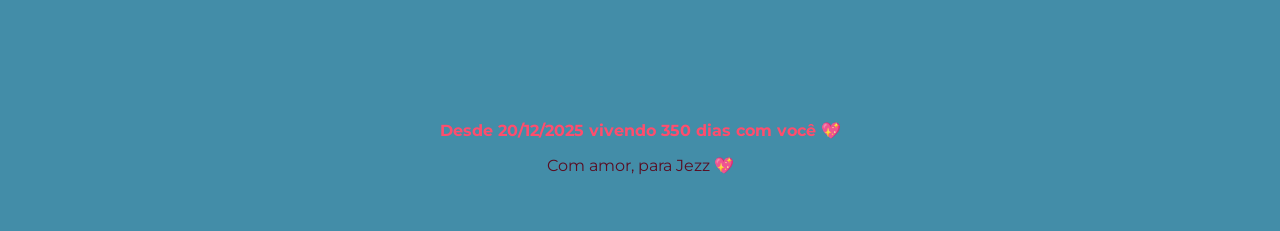
==== commit 46d26971: "update" ====
--- a/index.html
+++ b/index.html
@@ -10,6 +10,21 @@
 </head>
 <body>
 
+<!-- NOVA FUNCIONALIDADE: Corda Azul do Destino (Desenhada dinamicamente pelo JS) -->
+<svg id="blueRopeSvg" style="position: absolute; top: 0; left: 0; width: 100%; pointer-events: none; z-index: 10;">
+    <path id="blueRopePath" fill="none" stroke="#00d2ff" stroke-width="3" stroke-linecap="round" stroke-linejoin="round" style="filter: drop-shadow(0 0 6px rgba(0, 210, 255, 0.8));" />
+</svg>
+<div id="noAmarradoLateral" class="no-amarrado" style="position: absolute; z-index: 11; transform: translate(-50%, -15%); pointer-events: none;">
+    <div class="no-inner">
+        <!-- Nó Infinito em Azul Brilhante -->
+        <svg viewBox="0 0 24 24" width="45" height="45" stroke="#00d2ff" stroke-width="2.5" fill="none" stroke-linecap="round" stroke-linejoin="round" style="filter: drop-shadow(0 0 6px rgba(0,210,255,0.9));">
+            <path d="M12 9C8 5 3 8 5 14C7 20 11 14 12 12C13 14 17 20 19 14C21 8 16 5 12 9Z" />
+            <path d="M10 14L7 22" />
+            <path d="M14 14L17 22" />
+        </svg>
+    </div>
+</div>
+
 <canvas id="universeCanvas" aria-hidden="true"></canvas>
 
 <div class="universe-message" id="universeMessage" aria-hidden="true">
@@ -27,6 +42,7 @@
         <button id="btnUniverse" class="universe-btn">🌌 Modo Universo</button>
         <span class="universe-status" id="universeStatus">desligado</span>
         <a href="ceu.html" target="_blank" class="universe-btn" style="text-decoration: none; margin-left: 8px;">✨ Nosso Universo</a>
+        <a href="votos.html" target="_blank" class="universe-btn" style="text-decoration: none; margin-left: 8px;">📖 Livro de Votos</a>
     </div>
 </header>
 
@@ -107,7 +123,6 @@
 
 <main class="container">
     <div class="video-grid">
-
         <div class="moment-card fixed">
             <div class="video-wrapper">
                 <video controls>
@@ -116,7 +131,6 @@
             </div>
             <div class="moment-info">Moment 1</div>
         </div>
-
         <div class="moment-card fixed">
             <div class="video-wrapper">
                 <video controls>
@@ -125,7 +139,6 @@
             </div>
             <div class="moment-info">Moment 2</div>
         </div>
-
         <div class="moment-card fixed">
             <div class="video-wrapper">
                 <video controls>
@@ -134,7 +147,6 @@
             </div>
             <div class="moment-info">Moment 3</div>
         </div>
-
         <div class="moment-card fixed">
             <div class="video-wrapper">
                 <video controls>
@@ -143,7 +155,6 @@
             </div>
             <div class="moment-info">Moment 4</div>
         </div>
-
         <div class="moment-card fixed">
             <div class="video-wrapper">
                 <video controls>
@@ -152,7 +163,6 @@
             </div>
             <div class="moment-info">Moment 5</div>
         </div>
-
         <div class="moment-card fixed">
             <div class="video-wrapper">
                 <video controls>
@@ -161,7 +171,6 @@
             </div>
             <div class="moment-info">Moment 6</div>
         </div>
-
         <div class="moment-card fixed">
             <div class="video-wrapper">
                 <video controls>
@@ -170,7 +179,6 @@
             </div>
             <div class="moment-info">Moment 7</div>
         </div>
-
         <div class="moment-card fixed">
             <div class="video-wrapper">
                 <video controls>
@@ -179,7 +187,6 @@
             </div>
             <div class="moment-info">Moment 8</div>
         </div>
-
         <div class="moment-card fixed">
             <div class="video-wrapper">
                 <video controls>
@@ -188,7 +195,6 @@
             </div>
             <div class="moment-info">Moment 9</div>
         </div>
-
         <div class="moment-card fixed">
             <div class="video-wrapper">
                 <video controls>
@@ -197,7 +203,6 @@
             </div>
             <div class="moment-info">Moment 10</div>
         </div>
-
         <div class="moment-card fixed">
             <div class="video-wrapper">
                 <video controls>
@@ -206,7 +211,6 @@
             </div>
             <div class="moment-info">Moment 11</div>
         </div>
-
         <div class="moment-card fixed">
             <div class="video-wrapper">
                 <video controls>
@@ -215,7 +219,6 @@
             </div>
             <div class="moment-info">Moment 12</div>
         </div>
-
         <div class="moment-card fixed">
             <div class="video-wrapper">
                 <video controls>
@@ -224,7 +227,6 @@
             </div>
             <div class="moment-info">Moment 13</div>
         </div>
-
         <div class="moment-card fixed">
             <div class="video-wrapper">
                 <video controls>
@@ -233,7 +235,6 @@
             </div>
             <div class="moment-info">Moment 14</div>
         </div>
-
         <div class="moment-card fixed">
             <div class="video-wrapper">
                 <video controls>
@@ -242,7 +243,6 @@
             </div>
             <div class="moment-info">Moment 15</div>
         </div>
-
         <div class="moment-card fixed">
             <div class="video-wrapper">
                 <video controls>
@@ -251,7 +251,6 @@
             </div>
             <div class="moment-info">Moment 16</div>
         </div>
-
         <div class="moment-card fixed">
             <div class="video-wrapper">
                 <video controls>
@@ -260,7 +259,6 @@
             </div>
             <div class="moment-info">Moment 17</div>
         </div>
-
         <div class="moment-card fixed">
             <div class="video-wrapper">
                 <video controls>
@@ -269,7 +267,6 @@
             </div>
             <div class="moment-info">Moment 18</div>
         </div>
-
         <div class="moment-card fixed">
             <div class="video-wrapper">
                 <video controls>
@@ -278,7 +275,6 @@
             </div>
             <div class="moment-info">Moment 19</div>
         </div>
-
         <div class="moment-card fixed">
             <div class="video-wrapper">
                 <video controls>
@@ -287,7 +283,6 @@
             </div>
             <div class="moment-info">Moment 20</div>
         </div>
-
         <div class="moment-card fixed">
             <div class="video-wrapper">
                 <video controls>
@@ -296,90 +291,85 @@
             </div>
             <div class="moment-info">Moment 21</div>
         </div>
-
         <div class="moment-card fixed">
             <div class="video-wrapper">
                 <img src="image-1.jpeg" alt="">
             </div>
             <div class="moment-info">Moment 22</div>
         </div>
-
         <div class="moment-card fixed">
             <div class="video-wrapper">
                 <img src="image-2.jpeg" alt="">
             </div>
             <div class="moment-info">Moment 23</div>
         </div>
-
         <div class="moment-card fixed">
             <div class="video-wrapper">
                 <img src="image-3.jpeg" alt="">
             </div>
             <div class="moment-info">Moment 24</div>
         </div>
-
         <div class="moment-card fixed">
             <div class="video-wrapper">
                 <img src="image-4.jpeg" alt="">
             </div>
             <div class="moment-info">Moment 25</div>
         </div>
-
         <div class="moment-card fixed">
             <div class="video-wrapper">
                 <img src="image-5.jpeg" alt="">
             </div>
             <div class="moment-info">Moment 26</div>
         </div>
-
         <div class="moment-card fixed">
             <div class="video-wrapper">
                 <img src="image-6.jpeg" alt="">
             </div>
             <div class="moment-info">Moment 27</div>
         </div>
-
         <div class="moment-card fixed">
             <div class="video-wrapper">
                 <img src="image-7.jpeg" alt="">
             </div>
             <div class="moment-info">Moment 28</div>
         </div>
-
         <div class="moment-card fixed">
             <div class="video-wrapper">
                 <img src="image-8.jpeg" alt="">
             </div>
             <div class="moment-info">Moment 29</div>
         </div>
-
         <div class="moment-card fixed">
             <div class="video-wrapper">
                 <img src="image-9.jpeg" alt="">
             </div>
             <div class="moment-info">Moment 30</div>
         </div>
-
         <div class="moment-card fixed">
             <div class="video-wrapper">
                 <img src="image-10.jpeg" alt="">
             </div>
             <div class="moment-info">Moment 31</div>
         </div>
-
         <div class="moment-card fixed">
             <div class="video-wrapper">
                 <img src="image-11.jpeg" alt="">
             </div>
             <div class="moment-info">Moment 32</div>
         </div>
-
     </div>
 </main>
 
 <div style="text-align: center; margin: 50px 20px;">
     <button id="btnDiaRuim" class="dia-ruim-btn">🌧️ Tive um dia ruim...</button>
 </div>
+
+<div class="divider">❦</div>
+
+<!-- Mensagem Final da Corda e do Nó -->
+<section class="akai-ito-mensagem-final" id="akaiItoMsgLateral">
+    <p id="akaiItoMsgText">Onde quer que a gente vá, o meu destino sempre terminará em você.</p>
+</section>
 
 <footer>
     <div id="counter">Carregando momentos...</div>
--- a/style.css
+++ b/style.css
@@ -4,7 +4,7 @@
 
 :root {
     --primary-color: #ff4d6d;
-    --bg-color: #a33883f0;
+    --bg-color: #3886a3f0;
     --text-color: #590d22;
 }
 
@@ -54,7 +54,7 @@
     display: none;
     align-items: center;
     justify-content: center;
-    z-index: 9998; /* abaixo do cinema (9999) */
+    z-index: 9998;
     pointer-events: none;
     background: rgba(0,0,0,0.0);
     opacity: 0;
@@ -93,22 +93,22 @@
 
 @keyframes universeFade{
     0%   { opacity: 0; background: rgba(0,0,0,0.00); }
-    12%  { opacity: 1; background: rgba(0,0,0,0.62); }  /* entrada rápida */
-    68%  { opacity: 1; background: rgba(0,0,0,0.62); }  /* mantém */
-    100% { opacity: 0; background: rgba(0,0,0,0.00); }  /* saída lenta */
+    12%  { opacity: 1; background: rgba(0,0,0,0.62); }  
+    68%  { opacity: 1; background: rgba(0,0,0,0.62); }  
+    100% { opacity: 0; background: rgba(0,0,0,0.00); }  
 }
 
 @keyframes universePop{
     0%   { opacity: 0; transform: translateY(12px) scale(0.96); }
-    12%  { opacity: 1; transform: translateY(0px)  scale(1.00); } /* entra rápido */
-    68%  { opacity: 1; transform: translateY(0px)  scale(1.00); } /* mantém */
-    100% { opacity: 0; transform: translateY(-8px) scale(0.99); } /* sai lento */
+    12%  { opacity: 1; transform: translateY(0px)  scale(1.00); } 
+    68%  { opacity: 1; transform: translateY(0px)  scale(1.00); } 
+    100% { opacity: 0; transform: translateY(-8px) scale(0.99); } 
 }
 
 /* Header */
 header {
     padding: 30px 20px;
-    background: linear-gradient(135deg, #bc0d9f, #9d85ff);
+    background: linear-gradient(135deg, #0d96bc, #9d85ff);
     color: white;
     text-align: center;
     position: relative;
@@ -131,6 +131,7 @@
     gap: 10px;
     align-items: center;
     justify-content: center;
+    flex-wrap: wrap; 
 }
 
 .universe-btn{
@@ -567,7 +568,7 @@
 }
 
 /* ===============================
-   NOVA FUNCIONALIDADE: Botão de Pânico (Dia Ruim)
+   Botão de Pânico (Dia Ruim)
 ================================ */
 .dia-ruim-btn {
     background: linear-gradient(135deg, #5b7c99, #364f6b);
@@ -595,7 +596,7 @@
     align-items: center;
     justify-content: center;
     padding: 20px;
-    z-index: 10000; /* Fica acima de tudo */
+    z-index: 10000;
     color: #c5c6c7;
     text-align: center;
     opacity: 0;
@@ -639,4 +640,54 @@
     0% { transform: scale(0.9); }
     50% { transform: scale(1.1); }
     100% { transform: scale(0.9); }
+}
+
+/* ===============================
+   Corda Azul Dinâmica e Nó Infinito
+================================ */
+.no-inner {
+    opacity: 0;
+    transform: scale(0.5);
+    transition: opacity 0.6s ease, transform 0.6s ease;
+}
+
+.no-amarrado.show .no-inner {
+    opacity: 1;
+    transform: scale(1);
+}
+
+/* Mensagem ao final do fio */
+.akai-ito-mensagem-final {
+    text-align: center;
+    padding: 60px 20px 80px 20px; /* Mais espaço para o nó no final */
+    position: relative;
+    display: flex;
+    justify-content: center;
+    z-index: 1;
+}
+
+#akaiItoMsgText {
+    display: inline-block;
+    max-width: 80%;
+    font-family: 'Dancing Script', cursive;
+    font-size: 2.2rem;
+    color: #00d2ff;
+    margin: 0;
+    padding: 20px 30px; /* Espaço pro laço passar sem bater na letra */
+    opacity: 0;
+    transform: translateY(20px);
+    transition: opacity 1s ease, transform 1s ease;
+    text-shadow: 0 0 8px rgba(0, 210, 255, 0.4);
+    z-index: 12; /* Acima da corda */
+}
+
+#akaiItoMsgText.show {
+    opacity: 1;
+    transform: translateY(0);
+}
+
+/* Ajuste no modo Universo para manter a leitura da corda azul */
+body.universe-on #akaiItoMsgText {
+    color: #4facfe;
+    text-shadow: 0 0 10px rgba(79, 172, 254, 0.8);
 }
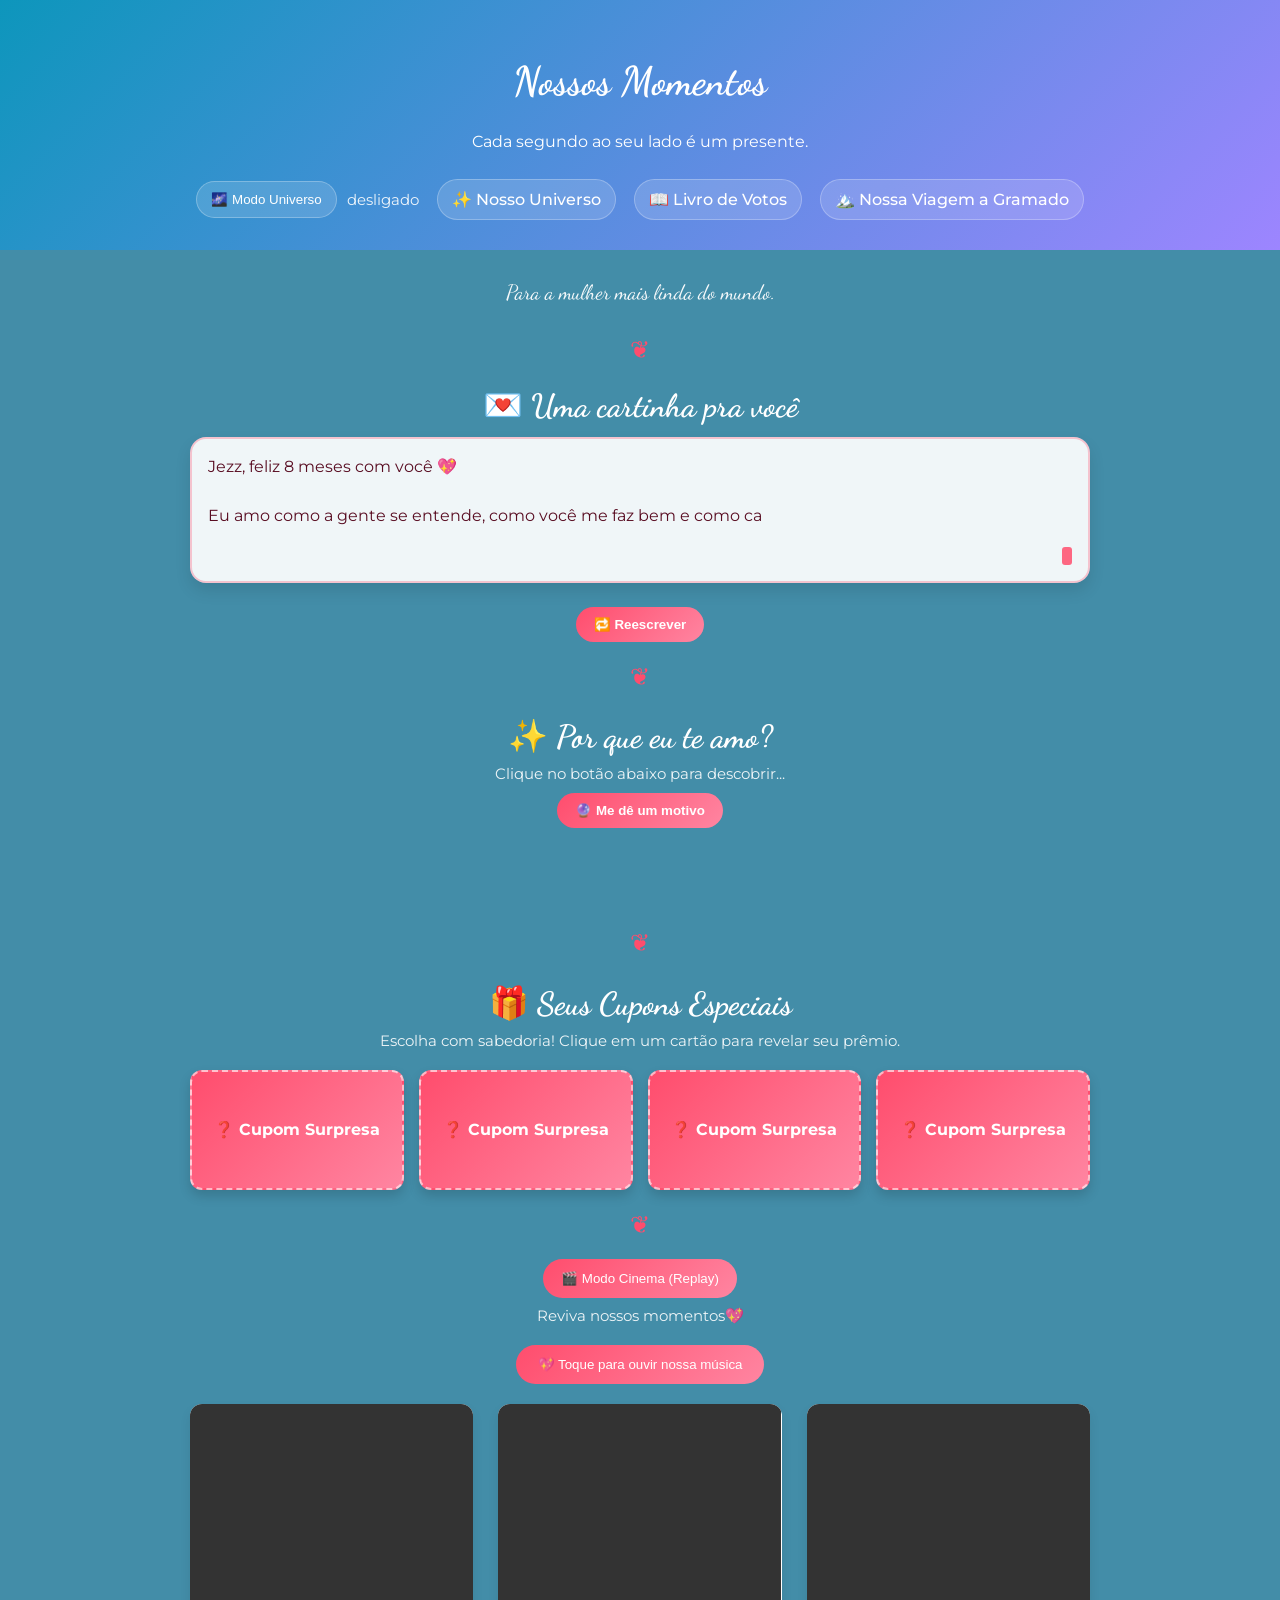
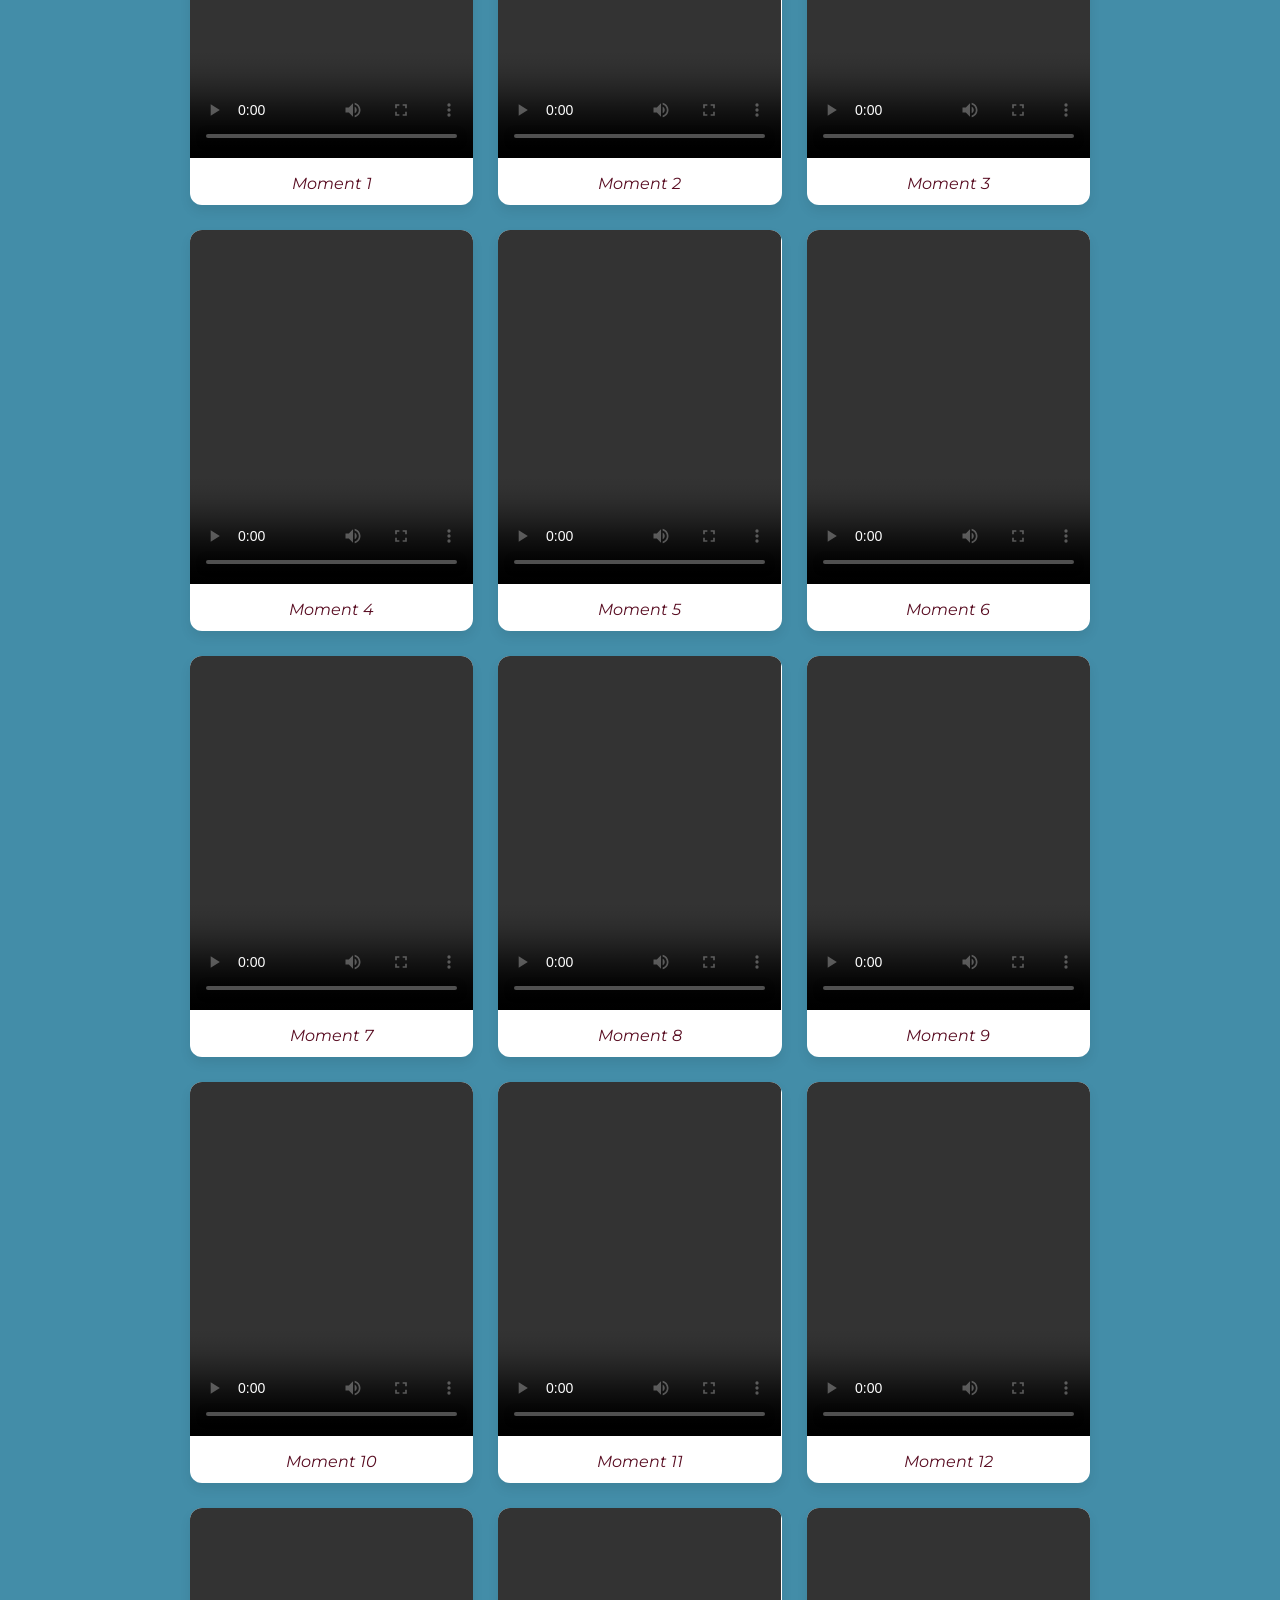
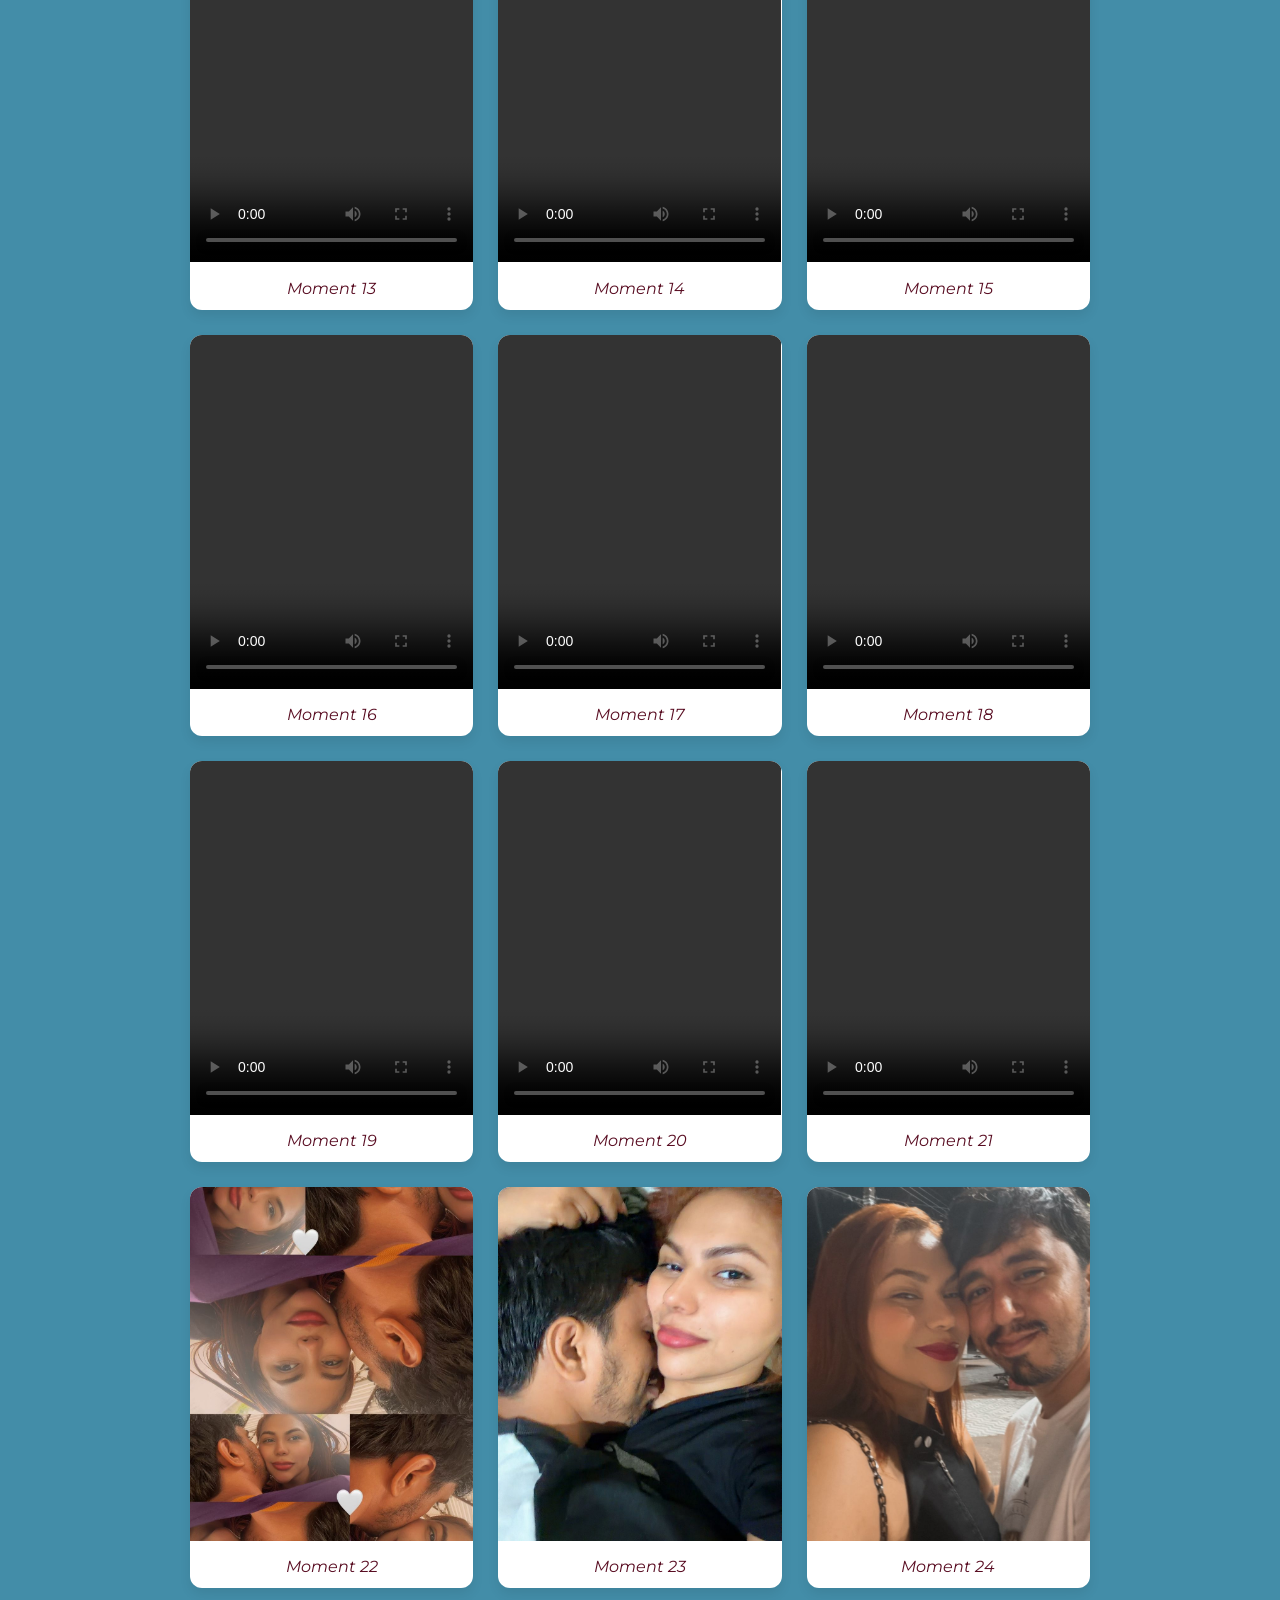
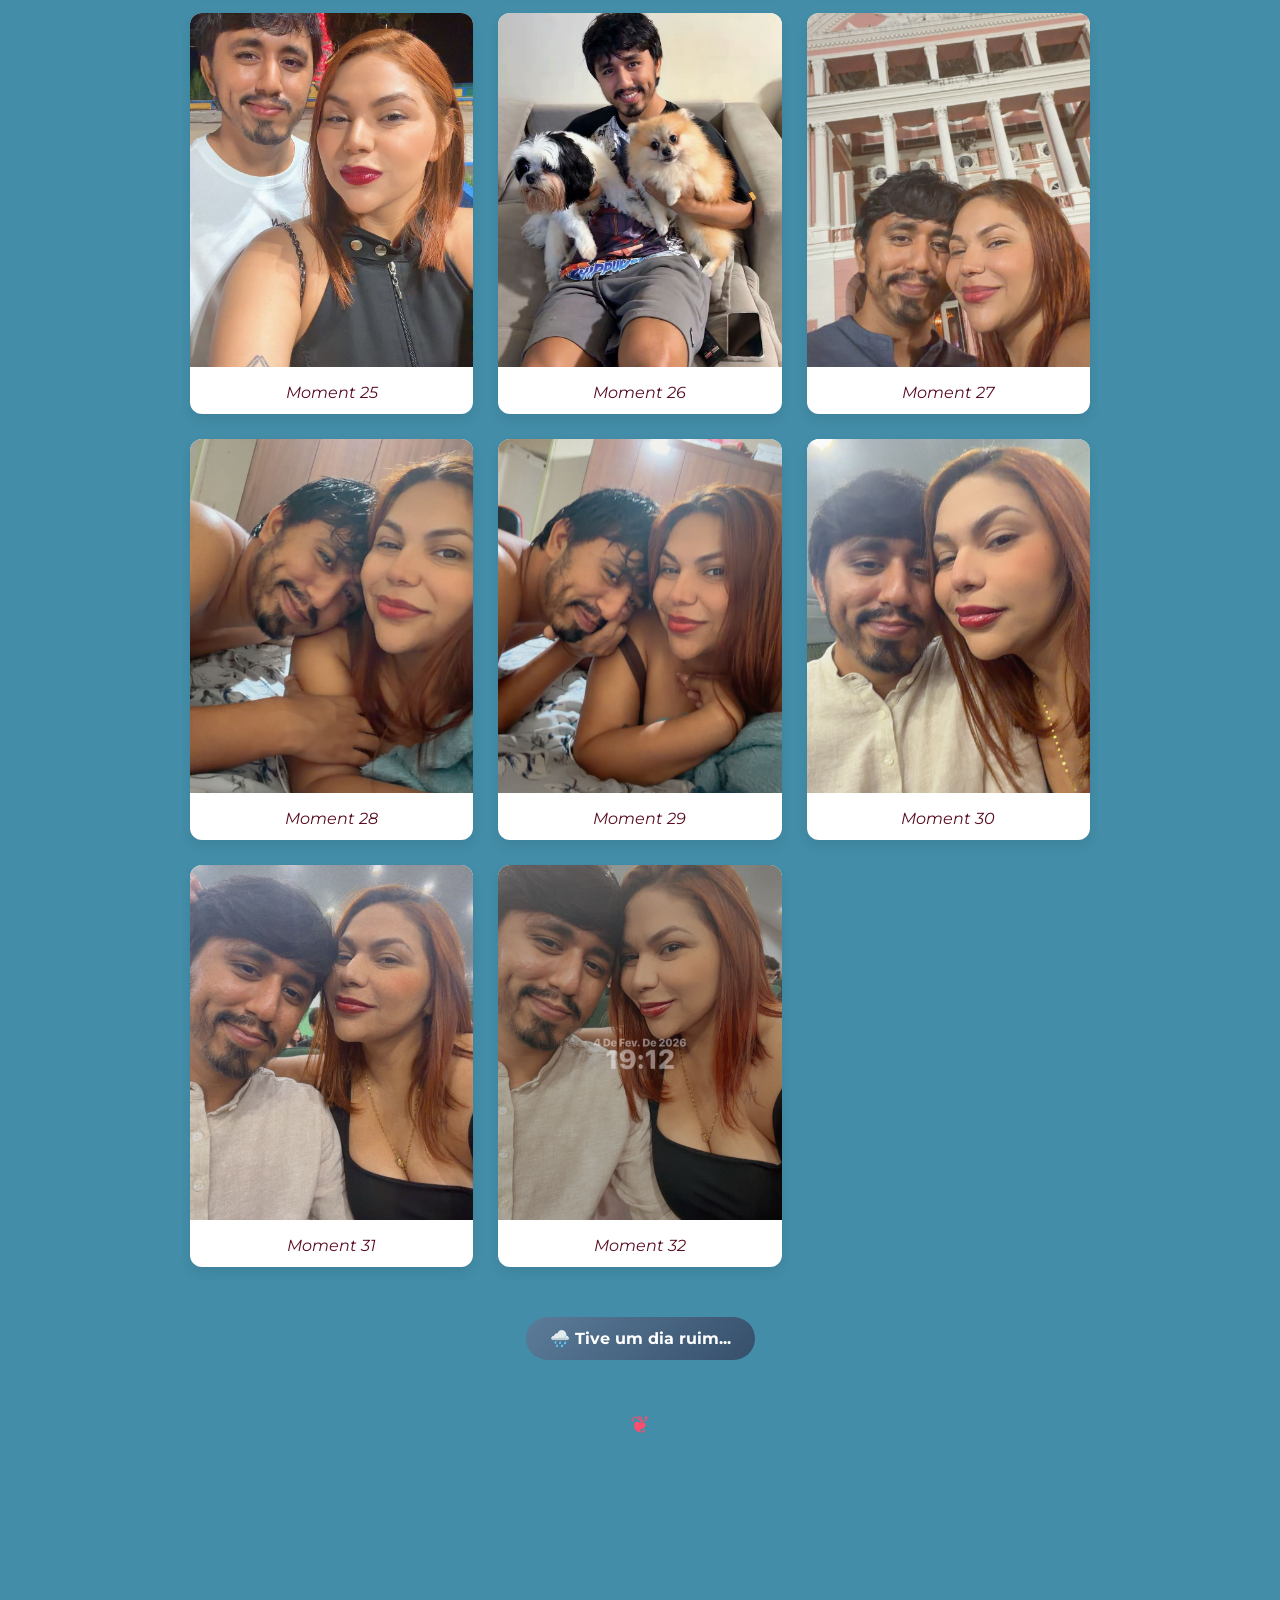
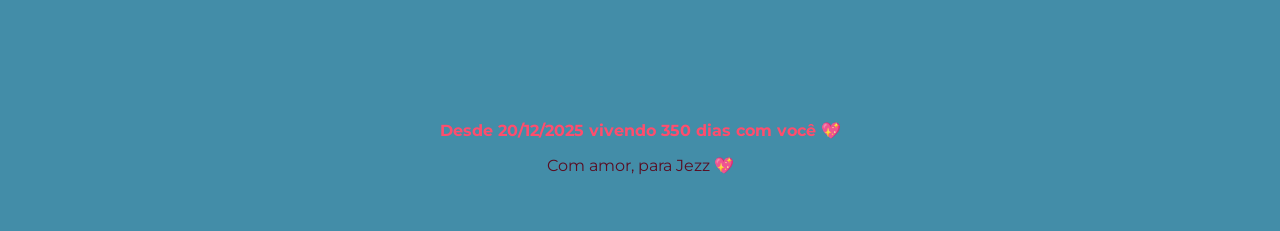
==== commit cd470f6a: "update" ====
--- a/index.html
+++ b/index.html
@@ -43,6 +43,7 @@
         <span class="universe-status" id="universeStatus">desligado</span>
         <a href="ceu.html" target="_blank" class="universe-btn" style="text-decoration: none; margin-left: 8px;">✨ Nosso Universo</a>
         <a href="votos.html" target="_blank" class="universe-btn" style="text-decoration: none; margin-left: 8px;">📖 Livro de Votos</a>
+        <a href="gramado.html" class="universe-btn" style="text-decoration: none; margin-left: 8px;">🏔️ Nossa Viagem a Gramado</a>
     </div>
 </header>
 
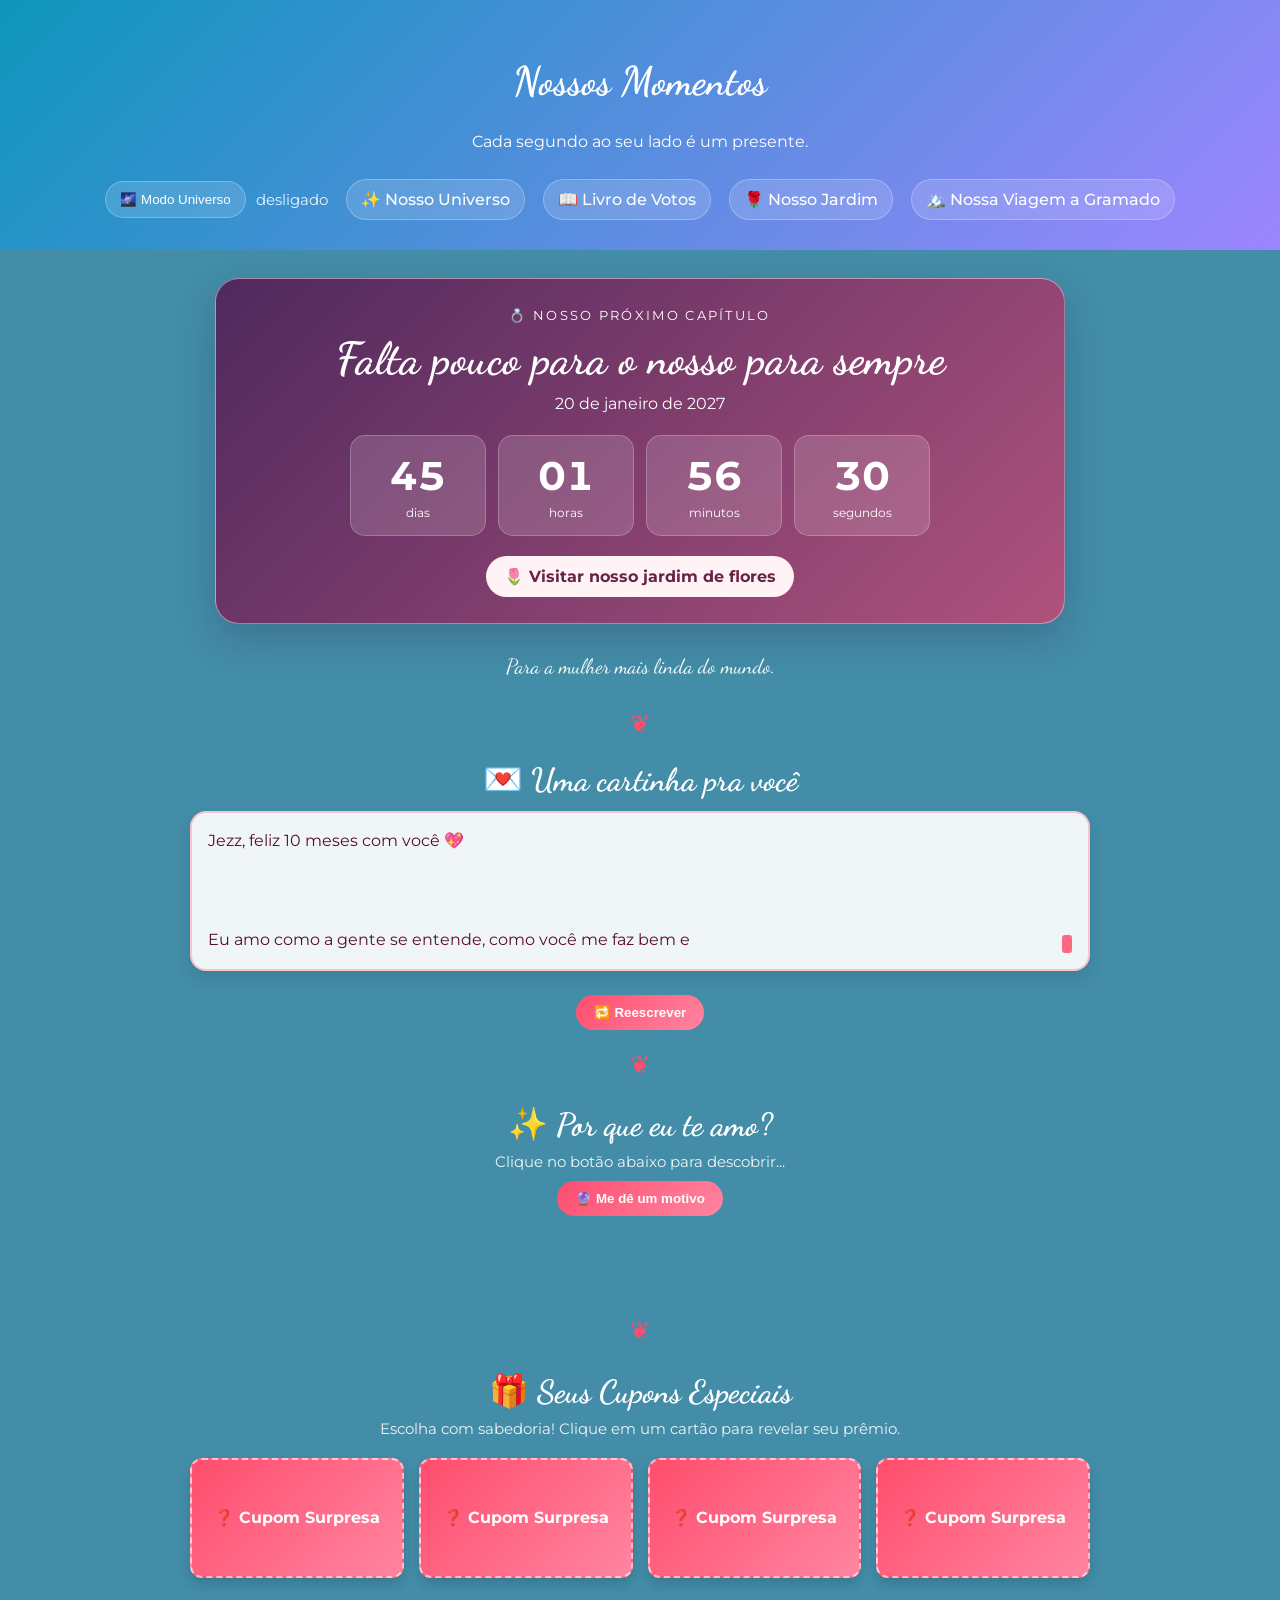
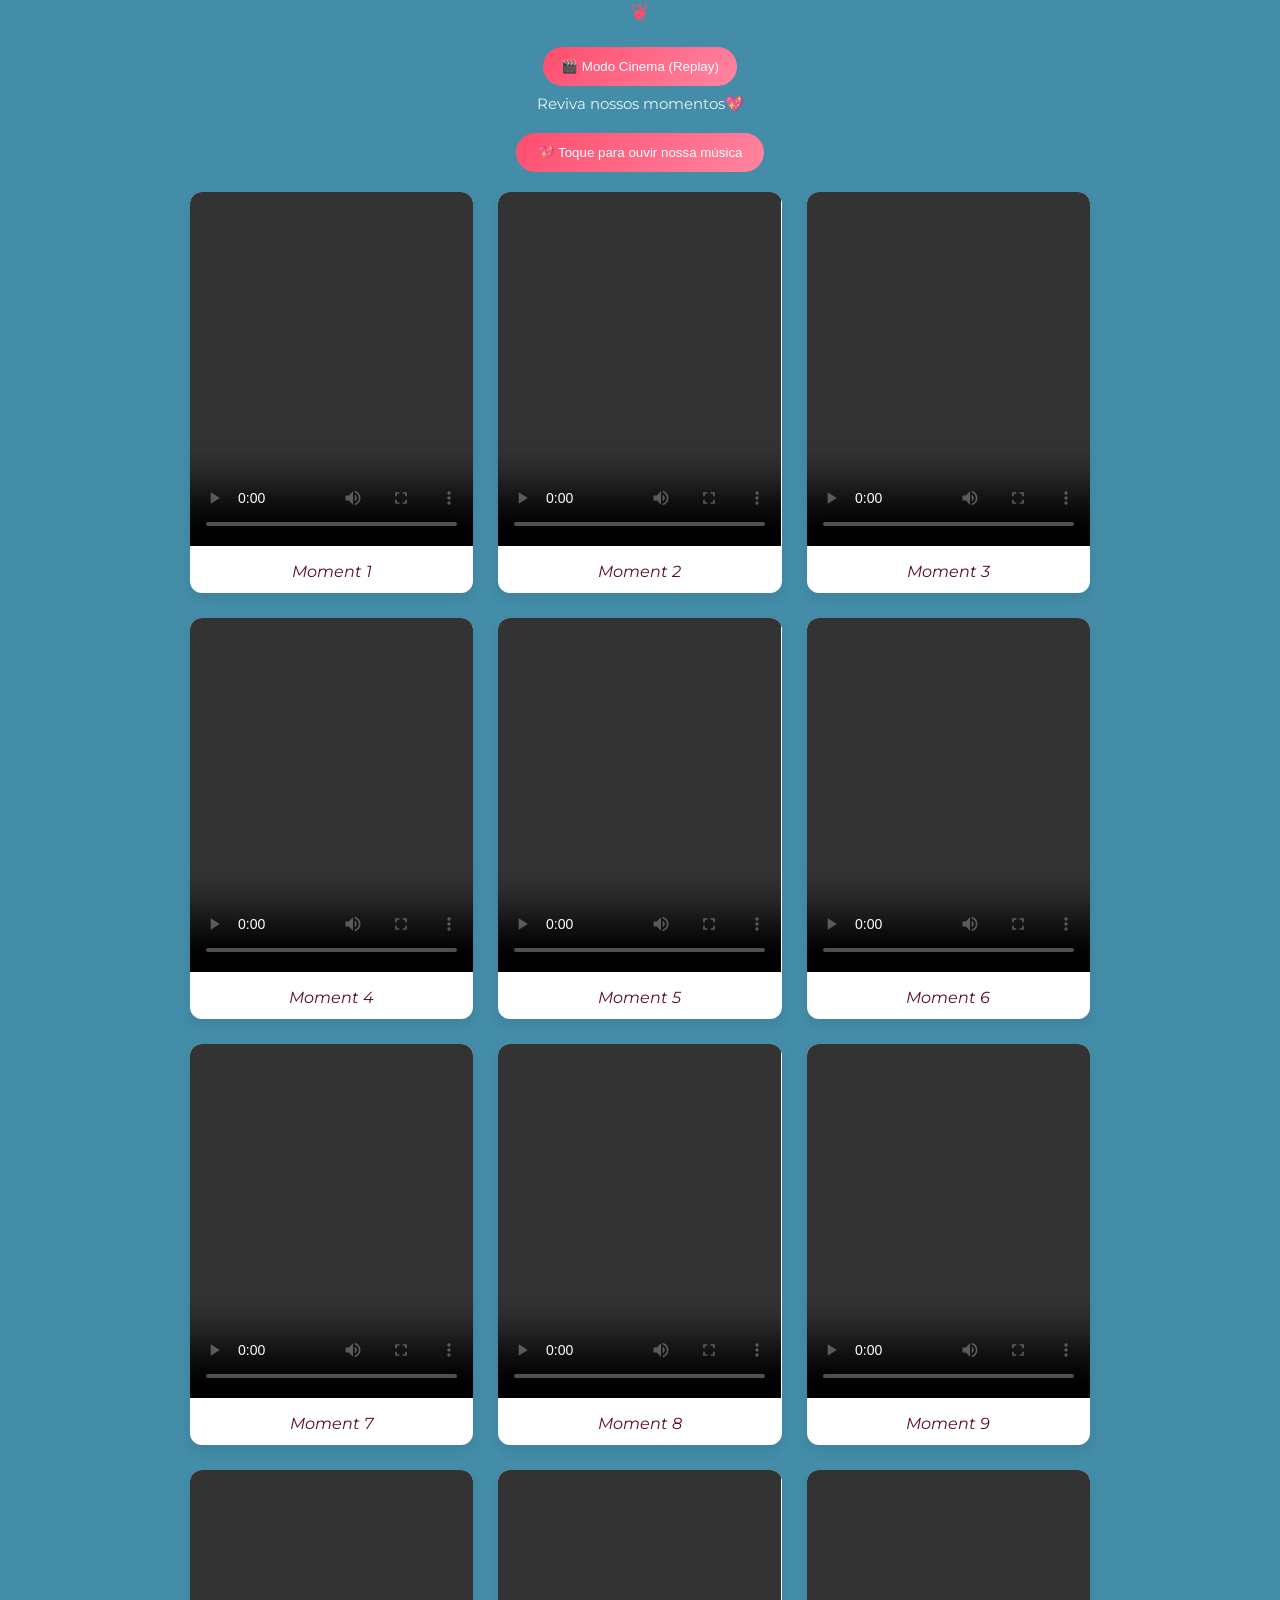
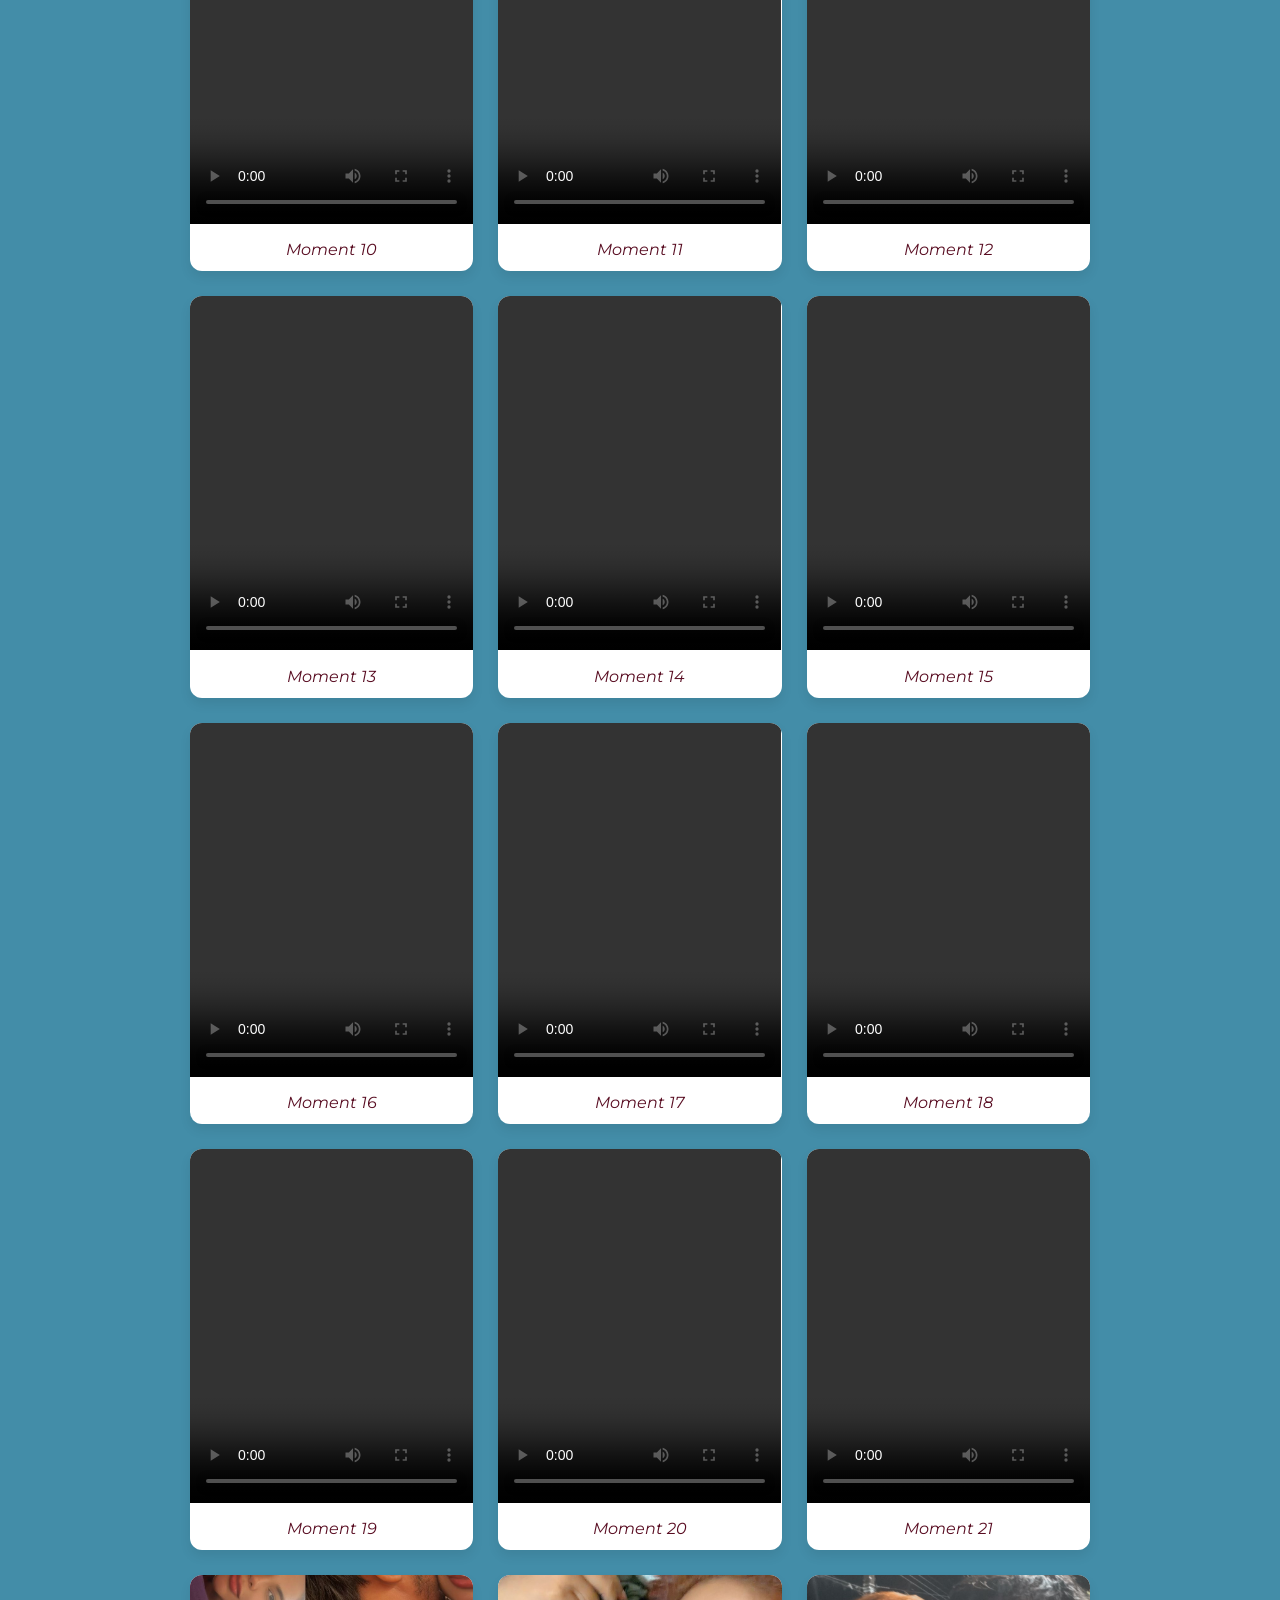
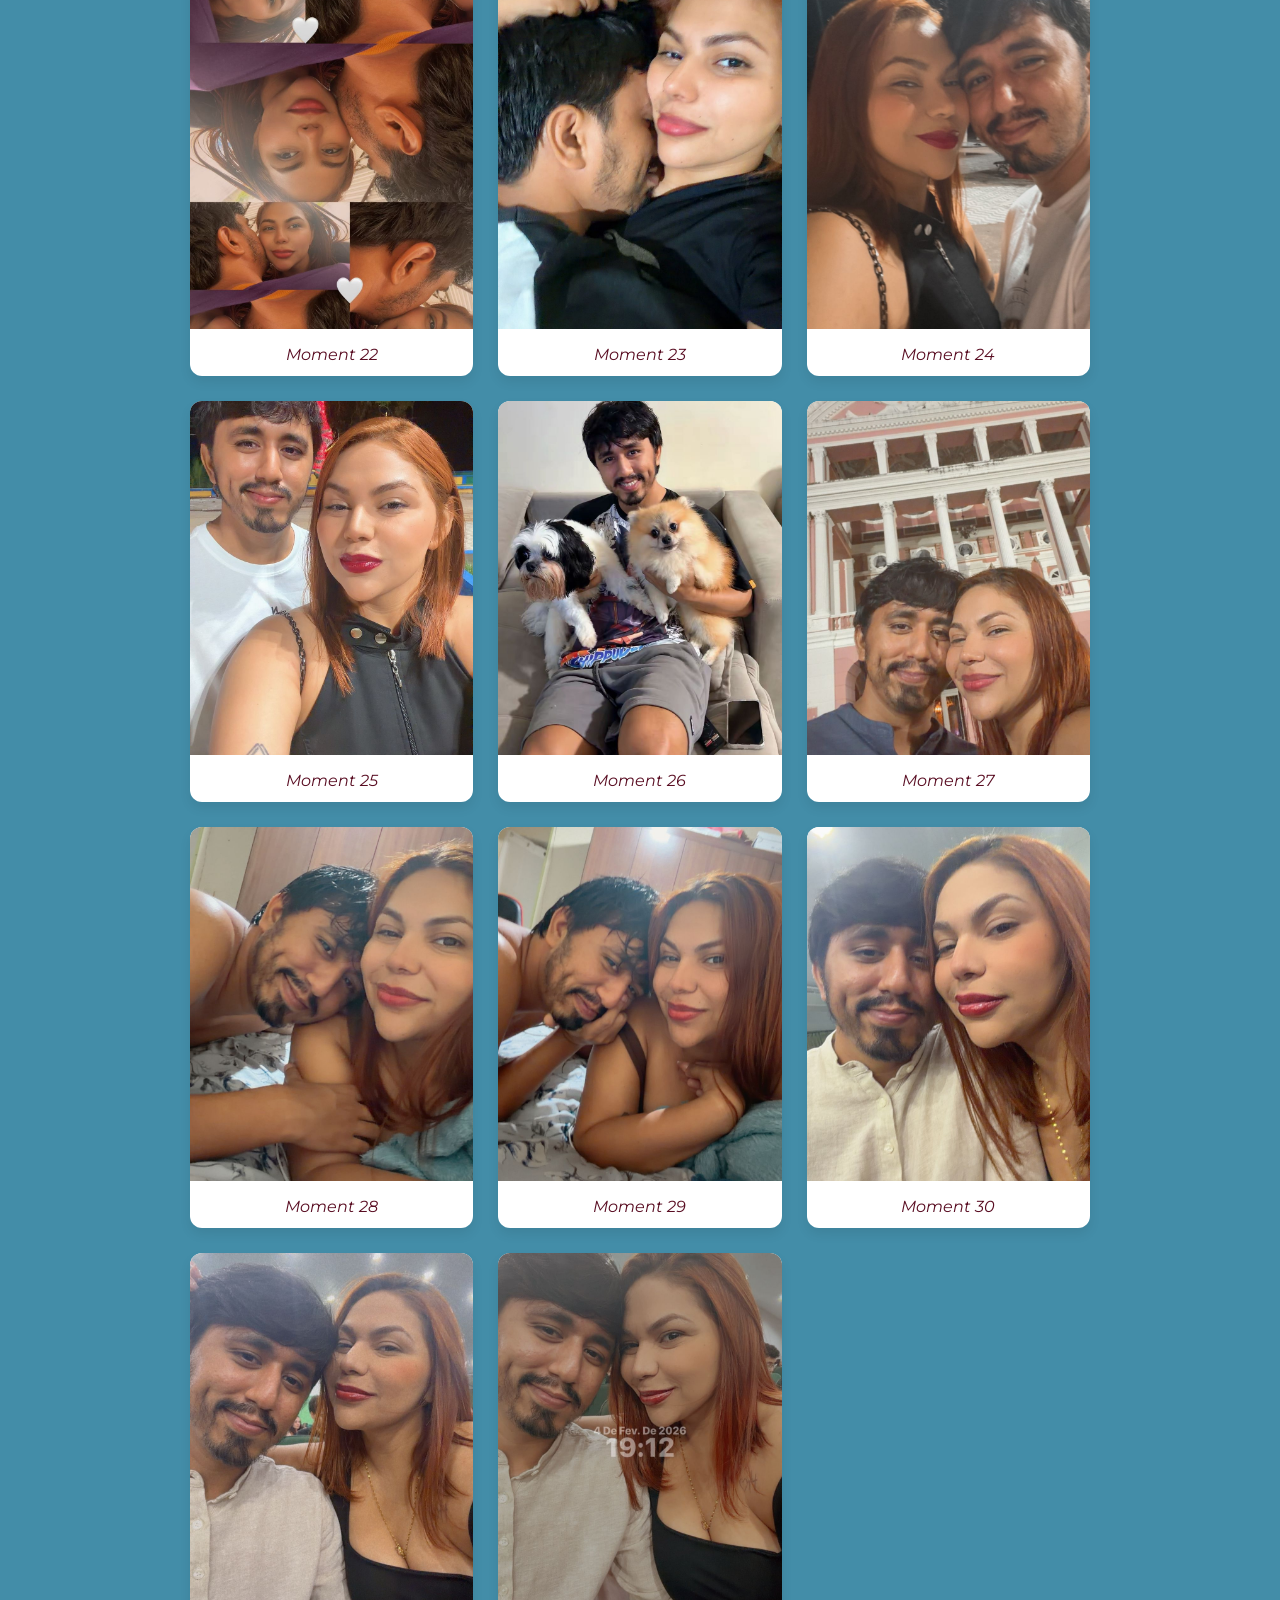
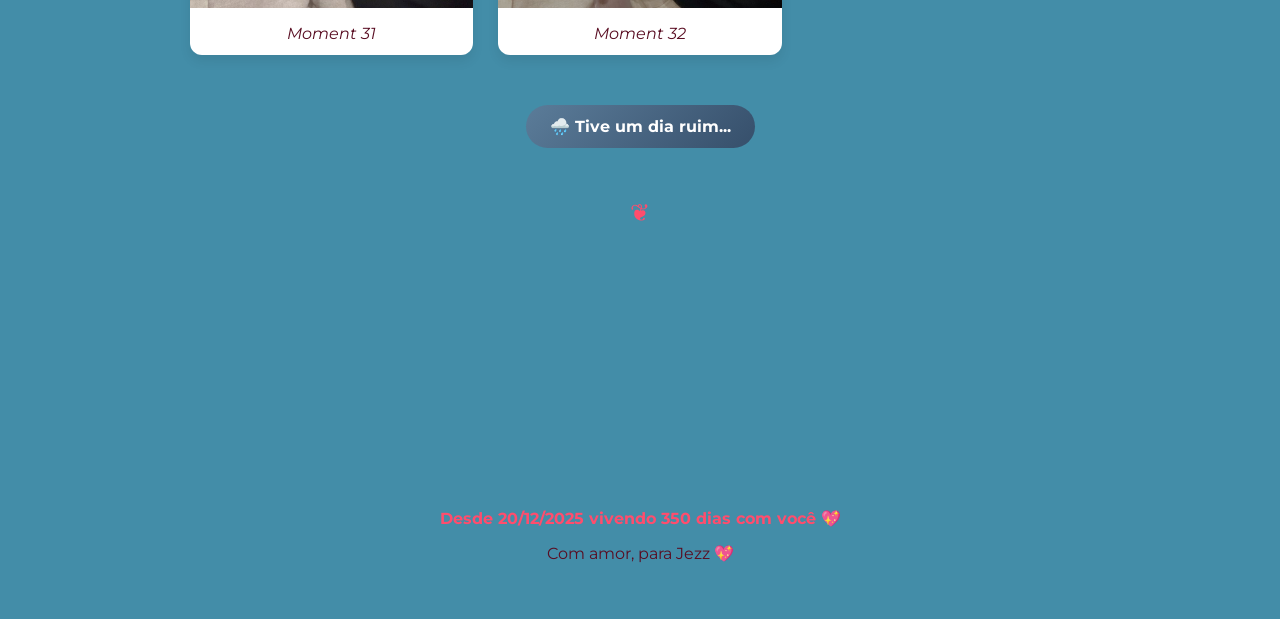
==== commit 05b133f3: "update" ====
--- a/index.html
+++ b/index.html
@@ -1,414 +1,842 @@
 <!DOCTYPE html>
+
 <html lang="pt-br">
+
 <head>
+
     <meta charset="UTF-8" />
+
     <meta name="viewport" content="width=device-width, initial-scale=1.0" />
+
     <title>Nossa História</title>
 
+
+
     <link href="https://fonts.googleapis.com/css2?family=Dancing+Script:wght@600&family=Montserrat:wght@300;400&display=swap" rel="stylesheet">
+
     <link rel="stylesheet" href="style.css" />
+
 </head>
+
 <body>
 
+
+
 <!-- NOVA FUNCIONALIDADE: Corda Azul do Destino (Desenhada dinamicamente pelo JS) -->
+
 <svg id="blueRopeSvg" style="position: absolute; top: 0; left: 0; width: 100%; pointer-events: none; z-index: 10;">
+
     <path id="blueRopePath" fill="none" stroke="#00d2ff" stroke-width="3" stroke-linecap="round" stroke-linejoin="round" style="filter: drop-shadow(0 0 6px rgba(0, 210, 255, 0.8));" />
+
 </svg>
+
 <div id="noAmarradoLateral" class="no-amarrado" style="position: absolute; z-index: 11; transform: translate(-50%, -15%); pointer-events: none;">
+
     <div class="no-inner">
+
         <!-- Nó Infinito em Azul Brilhante -->
+
         <svg viewBox="0 0 24 24" width="45" height="45" stroke="#00d2ff" stroke-width="2.5" fill="none" stroke-linecap="round" stroke-linejoin="round" style="filter: drop-shadow(0 0 6px rgba(0,210,255,0.9));">
+
             <path d="M12 9C8 5 3 8 5 14C7 20 11 14 12 12C13 14 17 20 19 14C21 8 16 5 12 9Z" />
+
             <path d="M10 14L7 22" />
+
             <path d="M14 14L17 22" />
+
         </svg>
-    </div>
+
+    </div>
+
 </div>
 
+
+
 <canvas id="universeCanvas" aria-hidden="true"></canvas>
 
+
+
 <div class="universe-message" id="universeMessage" aria-hidden="true">
+
     <div class="universe-message-box">
+
         <div class="universe-message-title">🌌</div>
+
         <div class="universe-message-text">Entre bilhões de pessoas, eu encontrei você</div>
-    </div>
+
+    </div>
+
 </div>
 
+
+
 <header>
+
     <h1 id="tituloSite">Nossos Momentos</h1>
+
     <p>Cada segundo ao seu lado é um presente.</p>
 
+
+
     <div class="universe-header-actions">
+
         <button id="btnUniverse" class="universe-btn">🌌 Modo Universo</button>
+
         <span class="universe-status" id="universeStatus">desligado</span>
+
         <a href="ceu.html" target="_blank" class="universe-btn" style="text-decoration: none; margin-left: 8px;">✨ Nosso Universo</a>
+
         <a href="votos.html" target="_blank" class="universe-btn" style="text-decoration: none; margin-left: 8px;">📖 Livro de Votos</a>
+
+        <a href="jardim.html" class="universe-btn" style="text-decoration: none; margin-left: 8px;">🌹 Nosso Jardim</a>
         <a href="gramado.html" class="universe-btn" style="text-decoration: none; margin-left: 8px;">🏔️ Nossa Viagem a Gramado</a>
-    </div>
+
+    </div>
+
 </header>
+<!-- NOVO: Contagem regressiva para o casamento -->
+<section class="casamento-countdown" aria-label="Contagem regressiva para nosso casamento">
+  <span class="casamento-eyebrow">💍 Nosso próximo capítulo</span>
+  <h2>Falta pouco para o nosso para sempre</h2>
+  <p>20 de janeiro de 2027</p>
+  <div class="casamento-tempo" id="casamentoTempo" aria-live="off">
+    <div><strong id="casamentoDias">--</strong><span>dias</span></div>
+    <div><strong id="casamentoHoras">--</strong><span>horas</span></div>
+    <div><strong id="casamentoMinutos">--</strong><span>minutos</span></div>
+    <div><strong id="casamentoSegundos">--</strong><span>segundos</span></div>
+  </div>
+  <a class="casamento-jardim-link" href="jardim.html">🌷 Visitar nosso jardim de flores</a>
+</section>
+
+
+
 
 <p class="dedication">
+
     Para a mulher mais linda do mundo.
+
 </p>
 
+
+
 <div class="divider">❦</div>
 
+
+
 <section class="carta-auto">
+
     <h2>💌 Uma cartinha pra você</h2>
 
+
+
     <div class="carta-box">
+
         <p id="cartaTexto" class="carta-texto"></p>
+
         <span class="cursor" aria-hidden="true"></span>
-    </div>
+
+    </div>
+
+
 
     <div class="carta-actions">
+
         <button id="replayCarta" class="replay-btn">🔁 Reescrever</button>
-    </div>
+
+    </div>
+
 </section>
 
+
+
 <div class="divider">❦</div>
 
+
+
 <section class="motivos-section">
+
     <h2>✨ Por que eu te amo?</h2>
+
     <p class="cinema-hint">Clique no botão abaixo para descobrir...</p>
+
     <button id="btnMotivo" class="replay-btn" style="margin-top: 10px;">🔮 Me dê um motivo</button>
+
     <div class="motivo-box">
+
         <p id="motivoTexto" class="motivo-display"></p>
-    </div>
+
+    </div>
+
 </section>
 
+
+
 <div class="divider">❦</div>
 
+
+
 <section class="cupons-section">
+
     <h2>🎁 Seus Cupons Especiais</h2>
+
     <p class="cinema-hint">Escolha com sabedoria! Clique em um cartão para revelar seu prêmio.</p>
-    
+
+
+
     <div class="cupons-grid">
+
         <div class="cupom-card">
+
             <div class="cupom-inner">
+
                 <div class="cupom-front">❓ Cupom Surpresa</div>
+
                 <div class="cupom-back">Vale uma massagem relaxante com ou sem surpresa💆‍♀️</div>
-            </div>
-        </div>
+
+            </div>
+
+        </div>
+
         <div class="cupom-card">
+
             <div class="cupom-inner">
+
                 <div class="cupom-front">❓ Cupom Surpresa</div>
+
                 <div class="cupom-back">Você pode pedir o que quiser. A resposta é sim! 🍧</div>
-            </div>
-        </div>
+
+            </div>
+
+        </div>
+
         <div class="cupom-card">
+
             <div class="cupom-inner">
+
                 <div class="cupom-front">❓ Cupom Surpresa</div>
+
                 <div class="cupom-back">Vale um jantar romântico por minha conta 🍷</div>
-            </div>
-        </div>
+
+            </div>
+
+        </div>
+
         <div class="cupom-card">
+
             <div class="cupom-inner">
+
                 <div class="cupom-front">❓ Cupom Surpresa</div>
+
                 <div class="cupom-back">Eu vou cozinhar para você 🌆</div>
-            </div>
-        </div>
-    </div>
+
+            </div>
+
+        </div>
+
+    </div>
+
 </section>
 
+
+
 <div class="divider">❦</div>
 
+
+
 <section class="cinema-section">
+
     <button id="btnCinema" class="cinema-btn">🎬 Modo Cinema (Replay)</button>
+
     <p class="cinema-hint">Reviva nossos momentos💖</p>
+
 </section>
 
+
+
 <div class="music-container">
+
     <button id="playMusic">💖 Toque para ouvir nossa música</button>
+
 </div>
 
+
+
 <main class="container">
+
     <div class="video-grid">
-        <div class="moment-card fixed">
-            <div class="video-wrapper">
-                <video controls>
+
+        <div class="moment-card fixed">
+
+            <div class="video-wrapper">
+
+                <video controls>
+
                     <source src="video_1.mp4" type="video/mp4">
-                </video>
-            </div>
+
+                </video>
+
+            </div>
+
             <div class="moment-info">Moment 1</div>
-        </div>
-        <div class="moment-card fixed">
-            <div class="video-wrapper">
-                <video controls>
+
+        </div>
+
+        <div class="moment-card fixed">
+
+            <div class="video-wrapper">
+
+                <video controls>
+
                     <source src="video_2.mp4" type="video/mp4">
-                </video>
-            </div>
+
+                </video>
+
+            </div>
+
             <div class="moment-info">Moment 2</div>
-        </div>
-        <div class="moment-card fixed">
-            <div class="video-wrapper">
-                <video controls>
+
+        </div>
+
+        <div class="moment-card fixed">
+
+            <div class="video-wrapper">
+
+                <video controls>
+
                     <source src="video_3.mp4" type="video/mp4">
-                </video>
-            </div>
+
+                </video>
+
+            </div>
+
             <div class="moment-info">Moment 3</div>
-        </div>
-        <div class="moment-card fixed">
-            <div class="video-wrapper">
-                <video controls>
+
+        </div>
+
+        <div class="moment-card fixed">
+
+            <div class="video-wrapper">
+
+                <video controls>
+
                     <source src="video_4.mp4" type="video/mp4">
-                </video>
-            </div>
+
+                </video>
+
+            </div>
+
             <div class="moment-info">Moment 4</div>
-        </div>
-        <div class="moment-card fixed">
-            <div class="video-wrapper">
-                <video controls>
+
+        </div>
+
+        <div class="moment-card fixed">
+
+            <div class="video-wrapper">
+
+                <video controls>
+
                     <source src="video_5.mp4" type="video/mp4">
-                </video>
-            </div>
+
+                </video>
+
+            </div>
+
             <div class="moment-info">Moment 5</div>
-        </div>
-        <div class="moment-card fixed">
-            <div class="video-wrapper">
-                <video controls>
+
+        </div>
+
+        <div class="moment-card fixed">
+
+            <div class="video-wrapper">
+
+                <video controls>
+
                     <source src="video_6.mp4" type="video/mp4">
-                </video>
-            </div>
+
+                </video>
+
+            </div>
+
             <div class="moment-info">Moment 6</div>
-        </div>
-        <div class="moment-card fixed">
-            <div class="video-wrapper">
-                <video controls>
+
+        </div>
+
+        <div class="moment-card fixed">
+
+            <div class="video-wrapper">
+
+                <video controls>
+
                     <source src="video_7.mp4" type="video/mp4">
-                </video>
-            </div>
+
+                </video>
+
+            </div>
+
             <div class="moment-info">Moment 7</div>
-        </div>
-        <div class="moment-card fixed">
-            <div class="video-wrapper">
-                <video controls>
+
+        </div>
+
+        <div class="moment-card fixed">
+
+            <div class="video-wrapper">
+
+                <video controls>
+
                     <source src="video_8.mp4" type="video/mp4">
-                </video>
-            </div>
+
+                </video>
+
+            </div>
+
             <div class="moment-info">Moment 8</div>
-        </div>
-        <div class="moment-card fixed">
-            <div class="video-wrapper">
-                <video controls>
+
+        </div>
+
+        <div class="moment-card fixed">
+
+            <div class="video-wrapper">
+
+                <video controls>
+
                     <source src="video_9.mp4" type="video/mp4">
-                </video>
-            </div>
+
+                </video>
+
+            </div>
+
             <div class="moment-info">Moment 9</div>
-        </div>
-        <div class="moment-card fixed">
-            <div class="video-wrapper">
-                <video controls>
+
+        </div>
+
+        <div class="moment-card fixed">
+
+            <div class="video-wrapper">
+
+                <video controls>
+
                     <source src="video_10.mp4" type="video/mp4">
-                </video>
-            </div>
+
+                </video>
+
+            </div>
+
             <div class="moment-info">Moment 10</div>
-        </div>
-        <div class="moment-card fixed">
-            <div class="video-wrapper">
-                <video controls>
+
+        </div>
+
+        <div class="moment-card fixed">
+
+            <div class="video-wrapper">
+
+                <video controls>
+
                     <source src="video_11.mp4" type="video/mp4">
-                </video>
-            </div>
+
+                </video>
+
+            </div>
+
             <div class="moment-info">Moment 11</div>
-        </div>
-        <div class="moment-card fixed">
-            <div class="video-wrapper">
-                <video controls>
+
+        </div>
+
+        <div class="moment-card fixed">
+
+            <div class="video-wrapper">
+
+                <video controls>
+
                     <source src="video_12.mp4" type="video/mp4">
-                </video>
-            </div>
+
+                </video>
+
+            </div>
+
             <div class="moment-info">Moment 12</div>
-        </div>
-        <div class="moment-card fixed">
-            <div class="video-wrapper">
-                <video controls>
+
+        </div>
+
+        <div class="moment-card fixed">
+
+            <div class="video-wrapper">
+
+                <video controls>
+
                     <source src="video_13.mp4" type="video/mp4">
-                </video>
-            </div>
+
+                </video>
+
+            </div>
+
             <div class="moment-info">Moment 13</div>
-        </div>
-        <div class="moment-card fixed">
-            <div class="video-wrapper">
-                <video controls>
+
+        </div>
+
+        <div class="moment-card fixed">
+
+            <div class="video-wrapper">
+
+                <video controls>
+
                     <source src="video_14.mp4" type="video/mp4">
-                </video>
-            </div>
+
+                </video>
+
+            </div>
+
             <div class="moment-info">Moment 14</div>
-        </div>
-        <div class="moment-card fixed">
-            <div class="video-wrapper">
-                <video controls>
+
+        </div>
+
+        <div class="moment-card fixed">
+
+            <div class="video-wrapper">
+
+                <video controls>
+
                     <source src="video_15.mp4" type="video/mp4">
-                </video>
-            </div>
+
+                </video>
+
+            </div>
+
             <div class="moment-info">Moment 15</div>
-        </div>
-        <div class="moment-card fixed">
-            <div class="video-wrapper">
-                <video controls>
+
+        </div>
+
+        <div class="moment-card fixed">
+
+            <div class="video-wrapper">
+
+                <video controls>
+
                     <source src="video_16.mp4" type="video/mp4">
-                </video>
-            </div>
+
+                </video>
+
+            </div>
+
             <div class="moment-info">Moment 16</div>
-        </div>
-        <div class="moment-card fixed">
-            <div class="video-wrapper">
-                <video controls>
+
+        </div>
+
+        <div class="moment-card fixed">
+
+            <div class="video-wrapper">
+
+                <video controls>
+
                     <source src="video_17.mp4" type="video/mp4">
-                </video>
-            </div>
+
+                </video>
+
+            </div>
+
             <div class="moment-info">Moment 17</div>
-        </div>
-        <div class="moment-card fixed">
-            <div class="video-wrapper">
-                <video controls>
+
+        </div>
+
+        <div class="moment-card fixed">
+
+            <div class="video-wrapper">
+
+                <video controls>
+
                     <source src="video_18.mp4" type="video/mp4">
-                </video>
-            </div>
+
+                </video>
+
+            </div>
+
             <div class="moment-info">Moment 18</div>
-        </div>
-        <div class="moment-card fixed">
-            <div class="video-wrapper">
-                <video controls>
+
+        </div>
+
+        <div class="moment-card fixed">
+
+            <div class="video-wrapper">
+
+                <video controls>
+
                     <source src="video_19.mp4" type="video/mp4">
-                </video>
-            </div>
+
+                </video>
+
+            </div>
+
             <div class="moment-info">Moment 19</div>
-        </div>
-        <div class="moment-card fixed">
-            <div class="video-wrapper">
-                <video controls>
+
+        </div>
+
+        <div class="moment-card fixed">
+
+            <div class="video-wrapper">
+
+                <video controls>
+
                     <source src="video_20.mp4" type="video/mp4">
-                </video>
-            </div>
+
+                </video>
+
+            </div>
+
             <div class="moment-info">Moment 20</div>
-        </div>
-        <div class="moment-card fixed">
-            <div class="video-wrapper">
-                <video controls>
+
+        </div>
+
+        <div class="moment-card fixed">
+
+            <div class="video-wrapper">
+
+                <video controls>
+
                     <source src="video_21.mp4" type="video/mp4">
-                </video>
-            </div>
+
+                </video>
+
+            </div>
+
             <div class="moment-info">Moment 21</div>
-        </div>
-        <div class="moment-card fixed">
-            <div class="video-wrapper">
+
+        </div>
+
+        <div class="moment-card fixed">
+
+            <div class="video-wrapper">
+
                 <img src="image-1.jpeg" alt="">
-            </div>
+
+            </div>
+
             <div class="moment-info">Moment 22</div>
-        </div>
-        <div class="moment-card fixed">
-            <div class="video-wrapper">
+
+        </div>
+
+        <div class="moment-card fixed">
+
+            <div class="video-wrapper">
+
                 <img src="image-2.jpeg" alt="">
-            </div>
+
+            </div>
+
             <div class="moment-info">Moment 23</div>
-        </div>
-        <div class="moment-card fixed">
-            <div class="video-wrapper">
+
+        </div>
+
+        <div class="moment-card fixed">
+
+            <div class="video-wrapper">
+
                 <img src="image-3.jpeg" alt="">
-            </div>
+
+            </div>
+
             <div class="moment-info">Moment 24</div>
-        </div>
-        <div class="moment-card fixed">
-            <div class="video-wrapper">
+
+        </div>
+
+        <div class="moment-card fixed">
+
+            <div class="video-wrapper">
+
                 <img src="image-4.jpeg" alt="">
-            </div>
+
+            </div>
+
             <div class="moment-info">Moment 25</div>
-        </div>
-        <div class="moment-card fixed">
-            <div class="video-wrapper">
+
+        </div>
+
+        <div class="moment-card fixed">
+
+            <div class="video-wrapper">
+
                 <img src="image-5.jpeg" alt="">
-            </div>
+
+            </div>
+
             <div class="moment-info">Moment 26</div>
-        </div>
-        <div class="moment-card fixed">
-            <div class="video-wrapper">
+
+        </div>
+
+        <div class="moment-card fixed">
+
+            <div class="video-wrapper">
+
                 <img src="image-6.jpeg" alt="">
-            </div>
+
+            </div>
+
             <div class="moment-info">Moment 27</div>
-        </div>
-        <div class="moment-card fixed">
-            <div class="video-wrapper">
+
+        </div>
+
+        <div class="moment-card fixed">
+
+            <div class="video-wrapper">
+
                 <img src="image-7.jpeg" alt="">
-            </div>
+
+            </div>
+
             <div class="moment-info">Moment 28</div>
-        </div>
-        <div class="moment-card fixed">
-            <div class="video-wrapper">
+
+        </div>
+
+        <div class="moment-card fixed">
+
+            <div class="video-wrapper">
+
                 <img src="image-8.jpeg" alt="">
-            </div>
+
+            </div>
+
             <div class="moment-info">Moment 29</div>
-        </div>
-        <div class="moment-card fixed">
-            <div class="video-wrapper">
+
+        </div>
+
+        <div class="moment-card fixed">
+
+            <div class="video-wrapper">
+
                 <img src="image-9.jpeg" alt="">
-            </div>
+
+            </div>
+
             <div class="moment-info">Moment 30</div>
-        </div>
-        <div class="moment-card fixed">
-            <div class="video-wrapper">
+
+        </div>
+
+        <div class="moment-card fixed">
+
+            <div class="video-wrapper">
+
                 <img src="image-10.jpeg" alt="">
-            </div>
+
+            </div>
+
             <div class="moment-info">Moment 31</div>
-        </div>
-        <div class="moment-card fixed">
-            <div class="video-wrapper">
+
+        </div>
+
+        <div class="moment-card fixed">
+
+            <div class="video-wrapper">
+
                 <img src="image-11.jpeg" alt="">
-            </div>
+
+            </div>
+
             <div class="moment-info">Moment 32</div>
-        </div>
-    </div>
+
+        </div>
+
+    </div>
+
 </main>
 
+
+
 <div style="text-align: center; margin: 50px 20px;">
+
     <button id="btnDiaRuim" class="dia-ruim-btn">🌧️ Tive um dia ruim...</button>
+
 </div>
 
+
+
 <div class="divider">❦</div>
 
+
+
 <!-- Mensagem Final da Corda e do Nó -->
+
 <section class="akai-ito-mensagem-final" id="akaiItoMsgLateral">
+
     <p id="akaiItoMsgText">Onde quer que a gente vá, o meu destino sempre terminará em você.</p>
+
 </section>
 
+
+
 <footer>
+
     <div id="counter">Carregando momentos...</div>
+
     <p class="footer-text">Com amor, para Jezz 💖</p>
+
 </footer>
 
+
+
 <audio id="bgMusic" loop>
+
     <source src="music.mp3" type="audio/mp3">
+
 </audio>
 
+
+
 <div class="cinema-overlay" id="cinemaOverlay" aria-hidden="true">
+
     <button class="cinema-close" id="cinemaClose" aria-label="Fechar">✕</button>
 
+
+
     <div class="cinema-stage">
+
         <div class="cinema-media" id="cinemaMedia"></div>
+
         <div class="cinema-caption" id="cinemaCaption">💖</div>
 
+
+
         <div class="cinema-controls">
+
             <button class="cinema-ctrl" id="cinemaPrev">⟵</button>
+
             <button class="cinema-ctrl" id="cinemaPlayPause">⏸</button>
+
             <button class="cinema-ctrl" id="cinemaNext">⟶</button>
-        </div>
+
+        </div>
+
+
 
         <div class="cinema-progress">
+
             <div class="cinema-bar" id="cinemaBar"></div>
-        </div>
-    </div>
+
+        </div>
+
+    </div>
+
 </div>
 
+
+
 <div class="dia-ruim-overlay" id="diaRuimOverlay" aria-hidden="true">
+
     <button class="cinema-close" id="diaRuimClose" aria-label="Fechar">✕</button>
+
     <div class="dia-ruim-content">
+
         <div class="pulsing-heart">❤️</div>
+
         <h2>Respira fundo, amor...</h2>
+
         <p>Eu sei que hoje as coisas não foram tão fáceis, mas eu tô aqui com você. Mesmo de longe, sinta o meu abraço bem apertado. Você é incrível, forte, e amanhã é um novo dia. Eu te amo muito, Jezz. Não esqueça de quão forte você é.</p>
-    </div>
+
+    </div>
+
 </div>
 
+
+
 <script src="script.js"></script>
+
 </body>
-</html>+
+</html>
--- a/style.css
+++ b/style.css
@@ -1,693 +1,1396 @@
 /* ===============================
+
    style.css (COMPLETO)
+
 ================================ */
 
+
+
 :root {
+
     --primary-color: #ff4d6d;
+
     --bg-color: #3886a3f0;
+
     --text-color: #590d22;
-}
+
+}
+
+
 
 body {
+
     margin: 0;
+
     font-family: 'Montserrat', sans-serif;
+
     background-color: var(--bg-color);
+
     color: var(--text-color);
-    position: relative;
+
+    position: relative;
+
     overflow-x: hidden;
-}
+
+}
+
+
 
 /* ===============================
+
    MODO UNIVERSO (Canvas + efeitos)
+
 ================================ */
+
 #universeCanvas{
+
+    position: fixed; 
+
+    inset: 0; 
+
+    width: 100%;
+
+    height: 100%;
+
+    z-index: -2;
+
+    pointer-events: none;
+
+    opacity: 0;
+
+    transition: opacity 600ms ease;
+
+}
+
+
+
+body.universe-on #universeCanvas{
+
+    opacity: 1;
+
+}
+
+
+
+body.universe-on{
+
+    background-color: #0b1024;
+
+}
+
+
+
+body.universe-on header,
+
+body.universe-on .carta-box,
+
+body.universe-on .moment-card{
+
+    box-shadow: 0 10px 22px rgba(0,0,0,0.22);
+
+}
+
+
+
+/* ===============================
+
+   Mensagem do Universo (ofusca fundo)
+
+================================ */
+
+.universe-message{
+
     position: fixed;
+
     inset: 0;
+
+    display: none;
+
+    align-items: center;
+
+    justify-content: center;
+
+    z-index: 9998;
+
+    pointer-events: none;
+
+    background: rgba(0,0,0,0.0);
+
+    opacity: 0;
+
+}
+
+
+
+.universe-message.show{
+
+    display: flex;
+
+    animation: universeFade 3000ms cubic-bezier(0.2, 0.9, 0.2, 1) forwards;
+
+}
+
+
+
+.universe-message-box{
+
+    width: min(620px, 90vw);
+
+    padding: 18px 16px;
+
+    border-radius: 18px;
+
+    text-align: center;
+
+    background: rgba(255,255,255,0.10);
+
+    border: 1px solid rgba(255,255,255,0.22);
+
+    backdrop-filter: blur(10px);
+
+    box-shadow: 0 16px 32px rgba(0,0,0,0.35);
+
+    transform: translateY(6px) scale(0.98);
+
+    opacity: 0;
+
+    animation: universePop 3000ms cubic-bezier(0.2, 0.9, 0.2, 1) forwards;
+
+}
+
+
+
+.universe-message-title{
+
+    font-size: 1.6rem;
+
+    margin-bottom: 6px;
+
+}
+
+
+
+.universe-message-text{
+
+    color: rgba(255,255,255,0.96);
+
+    font-family: 'Dancing Script', cursive;
+
+    font-size: 2.05rem;
+
+    line-height: 1.15;
+
+}
+
+
+
+@keyframes universeFade{
+
+    0%   { opacity: 0; background: rgba(0,0,0,0.00); }
+
+    12%  { opacity: 1; background: rgba(0,0,0,0.62); }  
+
+    68%  { opacity: 1; background: rgba(0,0,0,0.62); }  
+
+    100% { opacity: 0; background: rgba(0,0,0,0.00); }  
+
+}
+
+
+
+@keyframes universePop{
+
+    0%   { opacity: 0; transform: translateY(12px) scale(0.96); }
+
+    12%  { opacity: 1; transform: translateY(0px)  scale(1.00); } 
+
+    68%  { opacity: 1; transform: translateY(0px)  scale(1.00); } 
+
+    100% { opacity: 0; transform: translateY(-8px) scale(0.99); } 
+
+}
+
+
+
+/* Header */
+
+header {
+
+    padding: 30px 20px;
+
+    background: linear-gradient(135deg, #0d96bc, #9d85ff);
+
+    color: white;
+
+    text-align: center;
+
+    position: relative;
+
+    z-index: 1;
+
+}
+
+
+
+body.universe-on header{
+
+    background: linear-gradient(135deg, rgba(20, 40, 120, 0.85), rgba(120, 60, 180, 0.85));
+
+    backdrop-filter: blur(6px);
+
+}
+
+
+
+h1 {
+
+    font-family: 'Dancing Script', cursive;
+
+    font-size: 2.5rem;
+
+}
+
+
+
+.universe-header-actions{
+
+    margin-top: 12px;
+
+    display: inline-flex;
+
+    gap: 10px;
+
+    align-items: center;
+
+    justify-content: center;
+
+    flex-wrap: wrap; 
+
+}
+
+
+
+.universe-btn{
+
+    background: rgba(255,255,255,0.14);
+
+    border: 1px solid rgba(255,255,255,0.26);
+
+    color: white;
+
+    padding: 10px 14px;
+
+    border-radius: 999px;
+
+    cursor: pointer;
+
+    font-weight: 500;
+
+}
+
+
+
+.universe-btn:hover{
+
+    background: rgba(255,255,255,0.20);
+
+}
+
+
+
+.universe-status{
+
+    font-size: 0.95rem;
+
+    opacity: 0.9;
+
+}
+
+
+
+/* Dedicação */
+
+.dedication {
+
+    text-align: center;
+
+    font-family: 'Dancing Script', cursive;
+
+    font-size: 1.3rem;
+
+    margin: 30px 20px;
+
+    position: relative;
+
+    z-index: 1;
+
+    color: rgba(255,255,255,0.95);
+
+}
+
+
+
+/* Divider */
+
+.divider {
+
+    text-align: center;
+
+    font-size: 1.5rem;
+
+    color: var(--primary-color);
+
+    position: relative;
+
+    z-index: 1;
+
+    margin: 20px 0;
+
+}
+
+
+
+/* ===============================
+
+   Carta que se escreve sozinha
+
+================================ */
+
+.carta-auto{
+
+    max-width: 900px;
+
+    margin: 22px auto 10px;
+
+    padding: 0 20px;
+
+    text-align: center;
+
+    position: relative;
+
+    z-index: 1;
+
+}
+
+
+
+.carta-auto h2{
+
+    font-family: 'Dancing Script', cursive;
+
+    font-size: 2rem;
+
+    color: white;
+
+    margin: 10px 0 12px;
+
+}
+
+
+
+.carta-box{
+
+    background: rgba(255,255,255,0.92);
+
+    border-radius: 16px;
+
+    padding: 16px 16px;
+
+    box-shadow: 0 8px 16px rgba(0,0,0,0.10);
+
+    border: 2px solid rgba(255,77,109,0.30);
+
+    text-align: left;
+
+    position: relative;
+
+}
+
+
+
+.carta-texto{
+
+    margin: 0;
+
+    white-space: pre-wrap;
+
+    line-height: 1.55;
+
+    font-size: 1rem;
+
+    color: #590d22;
+
+    min-height: 110px;
+
+}
+
+
+
+.cursor{
+
+    display: inline-block;
+
+    width: 10px;
+
+    height: 18px;
+
+    background: rgba(255,77,109,0.85);
+
+    margin-left: 6px;
+
+    border-radius: 3px;
+
+    animation: blink 0.85s infinite;
+
+    position: absolute;
+
+    bottom: 16px;
+
+    right: 16px;
+
+}
+
+
+
+@keyframes blink{
+
+    0%, 50% { opacity: 1; }
+
+    51%, 100% { opacity: 0; }
+
+}
+
+
+
+.carta-actions, .replay-btn{
+
+    margin-top: 12px;
+
+    display: flex;
+
+    justify-content: center;
+
+    gap: 10px;
+
+}
+
+
+
+.replay-btn{
+
+    background: linear-gradient(135deg, #ff4d6d, #ff85a1);
+
+    border: none;
+
+    color: white;
+
+    padding: 10px 18px;
+
+    border-radius: 18px;
+
+    cursor: pointer;
+
+    font-weight: bold;
+
+    display: inline-block;
+
+}
+
+
+
+/* ===============================
+
+   Gerador de Motivos
+
+================================ */
+
+.motivos-section {
+
+    max-width: 900px;
+
+    margin: 20px auto;
+
+    padding: 0 20px;
+
+    text-align: center;
+
+    position: relative;
+
+    z-index: 1;
+
+}
+
+
+
+.motivos-section h2 {
+
+    font-family: 'Dancing Script', cursive;
+
+    font-size: 2rem;
+
+    color: white;
+
+    margin-bottom: 5px;
+
+}
+
+
+
+.motivo-box {
+
+    margin-top: 20px;
+
+    min-height: 60px;
+
+    display: flex;
+
+    align-items: center;
+
+    justify-content: center;
+
+}
+
+
+
+.motivo-display {
+
+    font-size: 1.3rem;
+
+    color: white;
+
+    font-family: 'Dancing Script', cursive;
+
+    margin: 0;
+
+    opacity: 0;
+
+    transition: opacity 0.5s ease;
+
+    text-shadow: 1px 1px 4px rgba(0,0,0,0.3);
+
+}
+
+
+
+/* ===============================
+
+   Cupons Românticos
+
+================================ */
+
+.cupons-section {
+
+    max-width: 900px;
+
+    margin: 20px auto;
+
+    padding: 0 20px;
+
+    text-align: center;
+
+    position: relative;
+
+    z-index: 1;
+
+}
+
+
+
+.cupons-section h2 {
+
+    font-family: 'Dancing Script', cursive;
+
+    font-size: 2rem;
+
+    color: white;
+
+    margin-bottom: 5px;
+
+}
+
+
+
+.cupons-grid {
+
+    display: grid;
+
+    grid-template-columns: repeat(auto-fit, minmax(200px, 1fr));
+
+    gap: 15px;
+
+    margin-top: 20px;
+
+}
+
+
+
+.cupom-card {
+
+    background: transparent;
+
+    height: 120px;
+
+    perspective: 1000px;
+
+    cursor: pointer;
+
+}
+
+
+
+.cupom-inner {
+
+    position: relative;
+
     width: 100%;
+
     height: 100%;
-    z-index: -2;
-    pointer-events: none;
+
+    text-align: center;
+
+    transition: transform 0.6s cubic-bezier(0.4, 0.2, 0.2, 1);
+
+    transform-style: preserve-3d;
+
+    box-shadow: 0 6px 12px rgba(0,0,0,0.15);
+
+    border-radius: 12px;
+
+}
+
+
+
+.cupom-card.flipped .cupom-inner {
+
+    transform: rotateY(180deg);
+
+}
+
+
+
+.cupom-front, .cupom-back {
+
+    position: absolute;
+
+    width: 100%;
+
+    height: 100%;
+
+    -webkit-backface-visibility: hidden;
+
+    backface-visibility: hidden;
+
+    border-radius: 12px;
+
+    display: flex;
+
+    align-items: center;
+
+    justify-content: center;
+
+    padding: 15px;
+
+    box-sizing: border-box;
+
+}
+
+
+
+.cupom-front {
+
+    background: linear-gradient(135deg, #ff4d6d, #ff85a1);
+
+    color: white;
+
+    font-weight: bold;
+
+    border: 2px dashed rgba(255, 255, 255, 0.6);
+
+}
+
+
+
+.cupom-back {
+
+    background: white;
+
+    color: var(--text-color);
+
+    transform: rotateY(180deg);
+
+    border: 2px solid var(--primary-color);
+
+    font-size: 1rem;
+
+    font-weight: bold;
+
+}
+
+
+
+/* ===============================
+
+   Modo Cinema
+
+================================ */
+
+.cinema-section{
+
+    max-width: 900px;
+
+    margin: 14px auto 6px;
+
+    padding: 0 20px;
+
+    text-align: center;
+
+    position: relative;
+
+    z-index: 1;
+
+}
+
+
+
+.cinema-btn{
+
+    background: linear-gradient(135deg, #ff4d6d, #ff85a1);
+
+    border: none;
+
+    color: white;
+
+    padding: 12px 18px;
+
+    border-radius: 22px;
+
+    cursor: pointer;
+
+}
+
+
+
+.cinema-hint{
+
+    margin: 8px 0 0;
+
+    color: rgba(255,255,255,0.9);
+
+    font-size: 0.95rem;
+
+}
+
+
+
+/* Música */
+
+.music-container {
+
+    display: flex;
+
+    justify-content: center;
+
+    margin: 20px 0;
+
+    position: relative;
+
+    z-index: 1;
+
+}
+
+
+
+#playMusic {
+
+    background: linear-gradient(135deg, #ff4d6d, #ff85a1);
+
+    border: none;
+
+    color: white;
+
+    padding: 12px 22px;
+
+    border-radius: 25px;
+
+    cursor: pointer;
+
+}
+
+
+
+#playMusic.hidden {
+
+    display: none;
+
+}
+
+
+
+/* Conteúdo */
+
+.container {
+
+    max-width: 900px;
+
+    margin: auto;
+
+    padding: 0 20px;
+
+    position: relative;
+
+    z-index: 1;
+
+}
+
+
+
+.video-grid {
+
+    display: grid;
+
+    grid-template-columns: repeat(auto-fit, minmax(280px, 1fr));
+
+    gap: 25px;
+
+    justify-items: center;
+
+}
+
+
+
+/* Cards */
+
+.moment-card {
+
+    background: white;
+
+    border-radius: 12px;
+
+    overflow: hidden;
+
+    width: 100%;
+
+    max-width: 320px;
+
+    box-shadow: 0 6px 12px rgba(0,0,0,0.08);
+
+    position: relative;
+
+}
+
+
+
+.video-wrapper video,
+
+.video-wrapper img {
+
+    width: 100%;
+
+    aspect-ratio: 4 / 5;
+
+    object-fit: cover;
+
+}
+
+
+
+/* Texto */
+
+.moment-info {
+
+    padding: 12px;
+
+    text-align: center;
+
+    font-style: italic;
+
+}
+
+
+
+/* Footer */
+
+footer {
+
+    text-align: center;
+
+    padding: 40px 20px;
+
+    position: relative;
+
+    z-index: 1;
+
+}
+
+
+
+#counter {
+
+    font-weight: bold;
+
+    color: var(--primary-color);
+
+}
+
+
+
+/* ===============================
+
+   Overlay do Modo Cinema
+
+================================ */
+
+.cinema-overlay{
+
+    position: fixed;
+
+    inset: 0;
+
+    background: rgba(0,0,0,0.78);
+
+    display: none;
+
+    align-items: center;
+
+    justify-content: center;
+
+    padding: 18px;
+
+    z-index: 9999;
+
+}
+
+
+
+.cinema-overlay.show{
+
+    display: flex;
+
+}
+
+
+
+.cinema-close{
+
+    position: absolute;
+
+    top: 16px;
+
+    right: 16px;
+
+    border: none;
+
+    background: rgba(255,255,255,0.12);
+
+    color: white;
+
+    width: 42px;
+
+    height: 42px;
+
+    border-radius: 50%;
+
+    cursor: pointer;
+
+    font-size: 18px;
+
+}
+
+
+
+.cinema-stage{
+
+    width: 100%;
+
+    max-width: 520px;
+
+    text-align: center;
+
+}
+
+
+
+.cinema-media{
+
+    width: 100%;
+
+    border-radius: 18px;
+
+    overflow: hidden;
+
+    box-shadow: 0 14px 28px rgba(0,0,0,0.28);
+
+    background: rgba(255,255,255,0.08);
+
     opacity: 0;
-    transition: opacity 600ms ease;
-}
-
-body.universe-on #universeCanvas{
+
+    transform: scale(0.99);
+
+}
+
+
+
+.cinema-media.fade-in{
+
     opacity: 1;
-}
-
-body.universe-on{
-    background-color: #0b1024;
-}
-
-body.universe-on header,
-body.universe-on .carta-box,
-body.universe-on .moment-card{
-    box-shadow: 0 10px 22px rgba(0,0,0,0.22);
-}
+
+    transform: scale(1);
+
+    transition: opacity 280ms ease, transform 280ms ease;
+
+}
+
+
+
+.cinema-img,
+
+.cinema-video{
+
+    width: 100%;
+
+    aspect-ratio: 4 / 5;
+
+    object-fit: cover;
+
+    display: block;
+
+}
+
+
+
+.cinema-caption{
+
+    margin-top: 12px;
+
+    color: white;
+
+    font-style: italic;
+
+    padding: 0 10px;
+
+}
+
+
+
+.cinema-controls{
+
+    display: flex;
+
+    justify-content: center;
+
+    gap: 10px;
+
+    margin-top: 14px;
+
+}
+
+
+
+.cinema-ctrl{
+
+    border: none;
+
+    background: rgba(255,255,255,0.12);
+
+    color: white;
+
+    padding: 10px 14px;
+
+    border-radius: 14px;
+
+    cursor: pointer;
+
+    font-size: 16px;
+
+}
+
+
+
+.cinema-progress{
+
+    margin-top: 12px;
+
+    width: 100%;
+
+    height: 8px;
+
+    background: rgba(255,255,255,0.12);
+
+    border-radius: 999px;
+
+    overflow: hidden;
+
+}
+
+
+
+.cinema-bar{
+
+    height: 100%;
+
+    width: 0%;
+
+    background: rgba(255,77,109,0.9);
+
+}
+
+
 
 /* ===============================
-   Mensagem do Universo (ofusca fundo)
+
+   Botão de Pânico (Dia Ruim)
+
 ================================ */
-.universe-message{
+
+.dia-ruim-btn {
+
+    background: linear-gradient(135deg, #5b7c99, #364f6b);
+
+    border: none;
+
+    color: white;
+
+    padding: 12px 24px;
+
+    border-radius: 25px;
+
+    cursor: pointer;
+
+    font-family: 'Montserrat', sans-serif;
+
+    font-weight: bold;
+
+    font-size: 1rem;
+
+    transition: transform 0.2s, box-shadow 0.2s;
+
+}
+
+
+
+.dia-ruim-btn:hover {
+
+    transform: scale(1.05);
+
+    box-shadow: 0 4px 12px rgba(0,0,0,0.2);
+
+}
+
+
+
+.dia-ruim-overlay {
+
     position: fixed;
+
     inset: 0;
+
+    background: linear-gradient(135deg, #1f2833, #0b0c10);
+
     display: none;
+
     align-items: center;
+
     justify-content: center;
-    z-index: 9998;
-    pointer-events: none;
-    background: rgba(0,0,0,0.0);
+
+    padding: 20px;
+
+    z-index: 10000;
+
+    color: #c5c6c7;
+
+    text-align: center;
+
     opacity: 0;
-}
-
-.universe-message.show{
+
+    transition: opacity 0.5s ease;
+
+}
+
+
+
+.dia-ruim-overlay.show {
+
     display: flex;
-    animation: universeFade 3000ms cubic-bezier(0.2, 0.9, 0.2, 1) forwards;
-}
-
-.universe-message-box{
-    width: min(620px, 90vw);
-    padding: 18px 16px;
-    border-radius: 18px;
+
+    opacity: 1;
+
+}
+
+
+
+.dia-ruim-content {
+
+    max-width: 500px;
+
+    background: rgba(255, 255, 255, 0.05);
+
+    padding: 40px 30px;
+
+    border-radius: 20px;
+
+    box-shadow: 0 10px 30px rgba(0,0,0,0.5);
+
+    border: 1px solid rgba(255,255,255,0.1);
+
+}
+
+
+
+.dia-ruim-content h2 {
+
+    color: #66fcf1;
+
+    font-family: 'Dancing Script', cursive;
+
+    font-size: 2.5rem;
+
+    margin-bottom: 15px;
+
+}
+
+
+
+.dia-ruim-content p {
+
+    font-size: 1.1rem;
+
+    line-height: 1.6;
+
+    color: #e0e2e4;
+
+}
+
+
+
+.pulsing-heart {
+
+    font-size: 4rem;
+
+    animation: pulse 1.5s infinite;
+
+    margin-bottom: 20px;
+
+}
+
+
+
+@keyframes pulse {
+
+    0% { transform: scale(0.9); }
+
+    50% { transform: scale(1.1); }
+
+    100% { transform: scale(0.9); }
+
+}
+
+
+
+/* ===============================
+
+   Corda Azul Dinâmica e Nó Infinito
+
+================================ */
+
+.no-inner {
+
+    opacity: 0;
+
+    transform: scale(0.5);
+
+    transition: opacity 0.6s ease, transform 0.6s ease;
+
+}
+
+
+
+.no-amarrado.show .no-inner {
+
+    opacity: 1;
+
+    transform: scale(1);
+
+}
+
+
+
+/* Mensagem ao final do fio */
+
+.akai-ito-mensagem-final {
+
     text-align: center;
-    background: rgba(255,255,255,0.10);
-    border: 1px solid rgba(255,255,255,0.22);
-    backdrop-filter: blur(10px);
-    box-shadow: 0 16px 32px rgba(0,0,0,0.35);
-    transform: translateY(6px) scale(0.98);
+
+    padding: 60px 20px 80px 20px; /* Mais espaço para o nó no final */
+
+    position: relative;
+
+    display: flex;
+
+    justify-content: center;
+
+    z-index: 1;
+
+}
+
+
+
+#akaiItoMsgText {
+
+    display: inline-block;
+
+    max-width: 80%;
+
+    font-family: 'Dancing Script', cursive;
+
+    font-size: 2.2rem;
+
+    color: #00d2ff;
+
+    margin: 0;
+
+    padding: 20px 30px; /* Espaço pro laço passar sem bater na letra */
+
     opacity: 0;
-    animation: universePop 3000ms cubic-bezier(0.2, 0.9, 0.2, 1) forwards;
-}
-
-.universe-message-title{
-    font-size: 1.6rem;
-    margin-bottom: 6px;
-}
-
-.universe-message-text{
-    color: rgba(255,255,255,0.96);
-    font-family: 'Dancing Script', cursive;
-    font-size: 2.05rem;
-    line-height: 1.15;
-}
-
-@keyframes universeFade{
-    0%   { opacity: 0; background: rgba(0,0,0,0.00); }
-    12%  { opacity: 1; background: rgba(0,0,0,0.62); }  
-    68%  { opacity: 1; background: rgba(0,0,0,0.62); }  
-    100% { opacity: 0; background: rgba(0,0,0,0.00); }  
-}
-
-@keyframes universePop{
-    0%   { opacity: 0; transform: translateY(12px) scale(0.96); }
-    12%  { opacity: 1; transform: translateY(0px)  scale(1.00); } 
-    68%  { opacity: 1; transform: translateY(0px)  scale(1.00); } 
-    100% { opacity: 0; transform: translateY(-8px) scale(0.99); } 
-}
-
-/* Header */
-header {
-    padding: 30px 20px;
-    background: linear-gradient(135deg, #0d96bc, #9d85ff);
-    color: white;
-    text-align: center;
-    position: relative;
-    z-index: 1;
-}
-
-body.universe-on header{
-    background: linear-gradient(135deg, rgba(20, 40, 120, 0.85), rgba(120, 60, 180, 0.85));
-    backdrop-filter: blur(6px);
-}
-
-h1 {
-    font-family: 'Dancing Script', cursive;
-    font-size: 2.5rem;
-}
-
-.universe-header-actions{
-    margin-top: 12px;
-    display: inline-flex;
-    gap: 10px;
-    align-items: center;
-    justify-content: center;
-    flex-wrap: wrap; 
-}
-
-.universe-btn{
-    background: rgba(255,255,255,0.14);
-    border: 1px solid rgba(255,255,255,0.26);
-    color: white;
-    padding: 10px 14px;
-    border-radius: 999px;
-    cursor: pointer;
-    font-weight: 500;
-}
-
-.universe-btn:hover{
-    background: rgba(255,255,255,0.20);
-}
-
-.universe-status{
-    font-size: 0.95rem;
-    opacity: 0.9;
-}
-
-/* Dedicação */
-.dedication {
-    text-align: center;
-    font-family: 'Dancing Script', cursive;
-    font-size: 1.3rem;
-    margin: 30px 20px;
-    position: relative;
-    z-index: 1;
-    color: rgba(255,255,255,0.95);
-}
-
-/* Divider */
-.divider {
-    text-align: center;
-    font-size: 1.5rem;
-    color: var(--primary-color);
-    position: relative;
-    z-index: 1;
-    margin: 20px 0;
-}
-
-/* ===============================
-   Carta que se escreve sozinha
-================================ */
-.carta-auto{
-    max-width: 900px;
-    margin: 22px auto 10px;
-    padding: 0 20px;
-    text-align: center;
-    position: relative;
-    z-index: 1;
-}
-
-.carta-auto h2{
-    font-family: 'Dancing Script', cursive;
-    font-size: 2rem;
-    color: white;
-    margin: 10px 0 12px;
-}
-
-.carta-box{
-    background: rgba(255,255,255,0.92);
-    border-radius: 16px;
-    padding: 16px 16px;
-    box-shadow: 0 8px 16px rgba(0,0,0,0.10);
-    border: 2px solid rgba(255,77,109,0.30);
-    text-align: left;
-    position: relative;
-}
-
-.carta-texto{
-    margin: 0;
-    white-space: pre-wrap;
-    line-height: 1.55;
-    font-size: 1rem;
-    color: #590d22;
-    min-height: 110px;
-}
-
-.cursor{
-    display: inline-block;
-    width: 10px;
-    height: 18px;
-    background: rgba(255,77,109,0.85);
-    margin-left: 6px;
-    border-radius: 3px;
-    animation: blink 0.85s infinite;
-    position: absolute;
-    bottom: 16px;
-    right: 16px;
-}
-
-@keyframes blink{
-    0%, 50% { opacity: 1; }
-    51%, 100% { opacity: 0; }
-}
-
-.carta-actions, .replay-btn{
-    margin-top: 12px;
-    display: flex;
-    justify-content: center;
-    gap: 10px;
-}
-
-.replay-btn{
-    background: linear-gradient(135deg, #ff4d6d, #ff85a1);
-    border: none;
-    color: white;
-    padding: 10px 18px;
-    border-radius: 18px;
-    cursor: pointer;
-    font-weight: bold;
-    display: inline-block;
-}
-
-/* ===============================
-   Gerador de Motivos
-================================ */
-.motivos-section {
-    max-width: 900px;
-    margin: 20px auto;
-    padding: 0 20px;
-    text-align: center;
-    position: relative;
-    z-index: 1;
-}
-
-.motivos-section h2 {
-    font-family: 'Dancing Script', cursive;
-    font-size: 2rem;
-    color: white;
-    margin-bottom: 5px;
-}
-
-.motivo-box {
-    margin-top: 20px;
-    min-height: 60px;
-    display: flex;
-    align-items: center;
-    justify-content: center;
-}
-
-.motivo-display {
-    font-size: 1.3rem;
-    color: white;
-    font-family: 'Dancing Script', cursive;
-    margin: 0;
-    opacity: 0;
-    transition: opacity 0.5s ease;
-    text-shadow: 1px 1px 4px rgba(0,0,0,0.3);
-}
-
-/* ===============================
-   Cupons Românticos
-================================ */
-.cupons-section {
-    max-width: 900px;
-    margin: 20px auto;
-    padding: 0 20px;
-    text-align: center;
-    position: relative;
-    z-index: 1;
-}
-
-.cupons-section h2 {
-    font-family: 'Dancing Script', cursive;
-    font-size: 2rem;
-    color: white;
-    margin-bottom: 5px;
-}
-
-.cupons-grid {
-    display: grid;
-    grid-template-columns: repeat(auto-fit, minmax(200px, 1fr));
-    gap: 15px;
-    margin-top: 20px;
-}
-
-.cupom-card {
-    background: transparent;
-    height: 120px;
-    perspective: 1000px;
-    cursor: pointer;
-}
-
-.cupom-inner {
-    position: relative;
-    width: 100%;
-    height: 100%;
-    text-align: center;
-    transition: transform 0.6s cubic-bezier(0.4, 0.2, 0.2, 1);
-    transform-style: preserve-3d;
-    box-shadow: 0 6px 12px rgba(0,0,0,0.15);
-    border-radius: 12px;
-}
-
-.cupom-card.flipped .cupom-inner {
-    transform: rotateY(180deg);
-}
-
-.cupom-front, .cupom-back {
-    position: absolute;
-    width: 100%;
-    height: 100%;
-    -webkit-backface-visibility: hidden;
-    backface-visibility: hidden;
-    border-radius: 12px;
-    display: flex;
-    align-items: center;
-    justify-content: center;
-    padding: 15px;
-    box-sizing: border-box;
-}
-
-.cupom-front {
-    background: linear-gradient(135deg, #ff4d6d, #ff85a1);
-    color: white;
-    font-weight: bold;
-    border: 2px dashed rgba(255, 255, 255, 0.6);
-}
-
-.cupom-back {
-    background: white;
-    color: var(--text-color);
-    transform: rotateY(180deg);
-    border: 2px solid var(--primary-color);
-    font-size: 1rem;
-    font-weight: bold;
-}
-
-/* ===============================
-   Modo Cinema
-================================ */
-.cinema-section{
-    max-width: 900px;
-    margin: 14px auto 6px;
-    padding: 0 20px;
-    text-align: center;
-    position: relative;
-    z-index: 1;
-}
-
-.cinema-btn{
-    background: linear-gradient(135deg, #ff4d6d, #ff85a1);
-    border: none;
-    color: white;
-    padding: 12px 18px;
-    border-radius: 22px;
-    cursor: pointer;
-}
-
-.cinema-hint{
-    margin: 8px 0 0;
-    color: rgba(255,255,255,0.9);
-    font-size: 0.95rem;
-}
-
-/* Música */
-.music-container {
-    display: flex;
-    justify-content: center;
-    margin: 20px 0;
-    position: relative;
-    z-index: 1;
-}
-
-#playMusic {
-    background: linear-gradient(135deg, #ff4d6d, #ff85a1);
-    border: none;
-    color: white;
-    padding: 12px 22px;
-    border-radius: 25px;
-    cursor: pointer;
-}
-
-#playMusic.hidden {
-    display: none;
-}
-
-/* Conteúdo */
-.container {
-    max-width: 900px;
-    margin: auto;
-    padding: 0 20px;
-    position: relative;
-    z-index: 1;
-}
-
-.video-grid {
-    display: grid;
-    grid-template-columns: repeat(auto-fit, minmax(280px, 1fr));
-    gap: 25px;
-    justify-items: center;
-}
-
-/* Cards */
-.moment-card {
-    background: white;
-    border-radius: 12px;
-    overflow: hidden;
-    width: 100%;
-    max-width: 320px;
-    box-shadow: 0 6px 12px rgba(0,0,0,0.08);
-    position: relative;
-}
-
-.video-wrapper video,
-.video-wrapper img {
-    width: 100%;
-    aspect-ratio: 4 / 5;
-    object-fit: cover;
-}
-
-/* Texto */
-.moment-info {
-    padding: 12px;
-    text-align: center;
-    font-style: italic;
-}
-
-/* Footer */
-footer {
-    text-align: center;
-    padding: 40px 20px;
-    position: relative;
-    z-index: 1;
-}
-
-#counter {
-    font-weight: bold;
-    color: var(--primary-color);
-}
-
-/* ===============================
-   Overlay do Modo Cinema
-================================ */
-.cinema-overlay{
-    position: fixed;
-    inset: 0;
-    background: rgba(0,0,0,0.78);
-    display: none;
-    align-items: center;
-    justify-content: center;
-    padding: 18px;
-    z-index: 9999;
-}
-
-.cinema-overlay.show{
-    display: flex;
-}
-
-.cinema-close{
-    position: absolute;
-    top: 16px;
-    right: 16px;
-    border: none;
-    background: rgba(255,255,255,0.12);
-    color: white;
-    width: 42px;
-    height: 42px;
-    border-radius: 50%;
-    cursor: pointer;
-    font-size: 18px;
-}
-
-.cinema-stage{
-    width: 100%;
-    max-width: 520px;
-    text-align: center;
-}
-
-.cinema-media{
-    width: 100%;
-    border-radius: 18px;
-    overflow: hidden;
-    box-shadow: 0 14px 28px rgba(0,0,0,0.28);
-    background: rgba(255,255,255,0.08);
-    opacity: 0;
-    transform: scale(0.99);
-}
-
-.cinema-media.fade-in{
+
+    transform: translateY(20px);
+
+    transition: opacity 1s ease, transform 1s ease;
+
+    text-shadow: 0 0 8px rgba(0, 210, 255, 0.4);
+
+    z-index: 12; /* Acima da corda */
+
+}
+
+
+
+#akaiItoMsgText.show {
+
     opacity: 1;
-    transform: scale(1);
-    transition: opacity 280ms ease, transform 280ms ease;
-}
-
-.cinema-img,
-.cinema-video{
-    width: 100%;
-    aspect-ratio: 4 / 5;
-    object-fit: cover;
-    display: block;
-}
-
-.cinema-caption{
-    margin-top: 12px;
-    color: white;
-    font-style: italic;
-    padding: 0 10px;
-}
-
-.cinema-controls{
-    display: flex;
-    justify-content: center;
-    gap: 10px;
-    margin-top: 14px;
-}
-
-.cinema-ctrl{
-    border: none;
-    background: rgba(255,255,255,0.12);
-    color: white;
-    padding: 10px 14px;
-    border-radius: 14px;
-    cursor: pointer;
-    font-size: 16px;
-}
-
-.cinema-progress{
-    margin-top: 12px;
-    width: 100%;
-    height: 8px;
-    background: rgba(255,255,255,0.12);
-    border-radius: 999px;
-    overflow: hidden;
-}
-
-.cinema-bar{
-    height: 100%;
-    width: 0%;
-    background: rgba(255,77,109,0.9);
-}
-
-/* ===============================
-   Botão de Pânico (Dia Ruim)
-================================ */
-.dia-ruim-btn {
-    background: linear-gradient(135deg, #5b7c99, #364f6b);
-    border: none;
-    color: white;
-    padding: 12px 24px;
-    border-radius: 25px;
-    cursor: pointer;
-    font-family: 'Montserrat', sans-serif;
-    font-weight: bold;
-    font-size: 1rem;
-    transition: transform 0.2s, box-shadow 0.2s;
-}
-
-.dia-ruim-btn:hover {
-    transform: scale(1.05);
-    box-shadow: 0 4px 12px rgba(0,0,0,0.2);
-}
-
-.dia-ruim-overlay {
-    position: fixed;
-    inset: 0;
-    background: linear-gradient(135deg, #1f2833, #0b0c10);
-    display: none;
-    align-items: center;
-    justify-content: center;
-    padding: 20px;
-    z-index: 10000;
-    color: #c5c6c7;
-    text-align: center;
-    opacity: 0;
-    transition: opacity 0.5s ease;
-}
-
-.dia-ruim-overlay.show {
-    display: flex;
-    opacity: 1;
-}
-
-.dia-ruim-content {
-    max-width: 500px;
-    background: rgba(255, 255, 255, 0.05);
-    padding: 40px 30px;
-    border-radius: 20px;
-    box-shadow: 0 10px 30px rgba(0,0,0,0.5);
-    border: 1px solid rgba(255,255,255,0.1);
-}
-
-.dia-ruim-content h2 {
-    color: #66fcf1;
-    font-family: 'Dancing Script', cursive;
-    font-size: 2.5rem;
-    margin-bottom: 15px;
-}
-
-.dia-ruim-content p {
-    font-size: 1.1rem;
-    line-height: 1.6;
-    color: #e0e2e4;
-}
-
-.pulsing-heart {
-    font-size: 4rem;
-    animation: pulse 1.5s infinite;
-    margin-bottom: 20px;
-}
-
-@keyframes pulse {
-    0% { transform: scale(0.9); }
-    50% { transform: scale(1.1); }
-    100% { transform: scale(0.9); }
-}
-
-/* ===============================
-   Corda Azul Dinâmica e Nó Infinito
-================================ */
-.no-inner {
-    opacity: 0;
-    transform: scale(0.5);
-    transition: opacity 0.6s ease, transform 0.6s ease;
-}
-
-.no-amarrado.show .no-inner {
-    opacity: 1;
-    transform: scale(1);
-}
-
-/* Mensagem ao final do fio */
-.akai-ito-mensagem-final {
-    text-align: center;
-    padding: 60px 20px 80px 20px; /* Mais espaço para o nó no final */
-    position: relative;
-    display: flex;
-    justify-content: center;
-    z-index: 1;
-}
-
-#akaiItoMsgText {
-    display: inline-block;
-    max-width: 80%;
-    font-family: 'Dancing Script', cursive;
-    font-size: 2.2rem;
-    color: #00d2ff;
-    margin: 0;
-    padding: 20px 30px; /* Espaço pro laço passar sem bater na letra */
-    opacity: 0;
-    transform: translateY(20px);
-    transition: opacity 1s ease, transform 1s ease;
-    text-shadow: 0 0 8px rgba(0, 210, 255, 0.4);
-    z-index: 12; /* Acima da corda */
-}
-
-#akaiItoMsgText.show {
-    opacity: 1;
+
     transform: translateY(0);
-}
+
+}
+
+
 
 /* Ajuste no modo Universo para manter a leitura da corda azul */
+
 body.universe-on #akaiItoMsgText {
+
     color: #4facfe;
+
     text-shadow: 0 0 10px rgba(79, 172, 254, 0.8);
-}+
+}
+
+/* ADIÇÃO: contagem regressiva do casamento */
+.casamento-countdown{position:relative;z-index:1;max-width:850px;margin:28px auto;padding:26px 18px;text-align:center;color:#fff;border:1px solid rgba(255,255,255,.42);border-radius:24px;background:linear-gradient(135deg,rgba(81,26,82,.87),rgba(198,70,116,.83));box-shadow:0 15px 40px rgba(41,16,56,.2);box-sizing:border-box}
+.casamento-countdown h2{font-family:'Dancing Script',cursive;font-size:clamp(1.8rem,5vw,2.8rem);margin:8px 0}
+.casamento-countdown p{margin:8px 0 22px}.casamento-eyebrow{font-size:.8rem;text-transform:uppercase;letter-spacing:.18em}
+.casamento-tempo{display:grid;grid-template-columns:repeat(4,minmax(0,1fr));gap:12px;max-width:580px;margin:0 auto 20px}
+.casamento-tempo>div{background:rgba(255,255,255,.15);border:1px solid rgba(255,255,255,.23);padding:15px 5px;border-radius:15px}
+.casamento-tempo strong{display:block;font-size:clamp(1.5rem,5vw,2.5rem);font-variant-numeric:tabular-nums}
+.casamento-tempo span{display:block;font-size:.76rem;margin-top:5px}
+.casamento-jardim-link{display:inline-block;color:#672345;background:#fff3f6;padding:11px 18px;border-radius:30px;text-decoration:none;font-weight:700}
+@media(max-width:480px){.casamento-countdown{margin:18px 12px;padding:22px 12px}.casamento-tempo{gap:6px}.casamento-tempo>div{padding:12px 3px}.casamento-tempo span{font-size:.64rem}}
